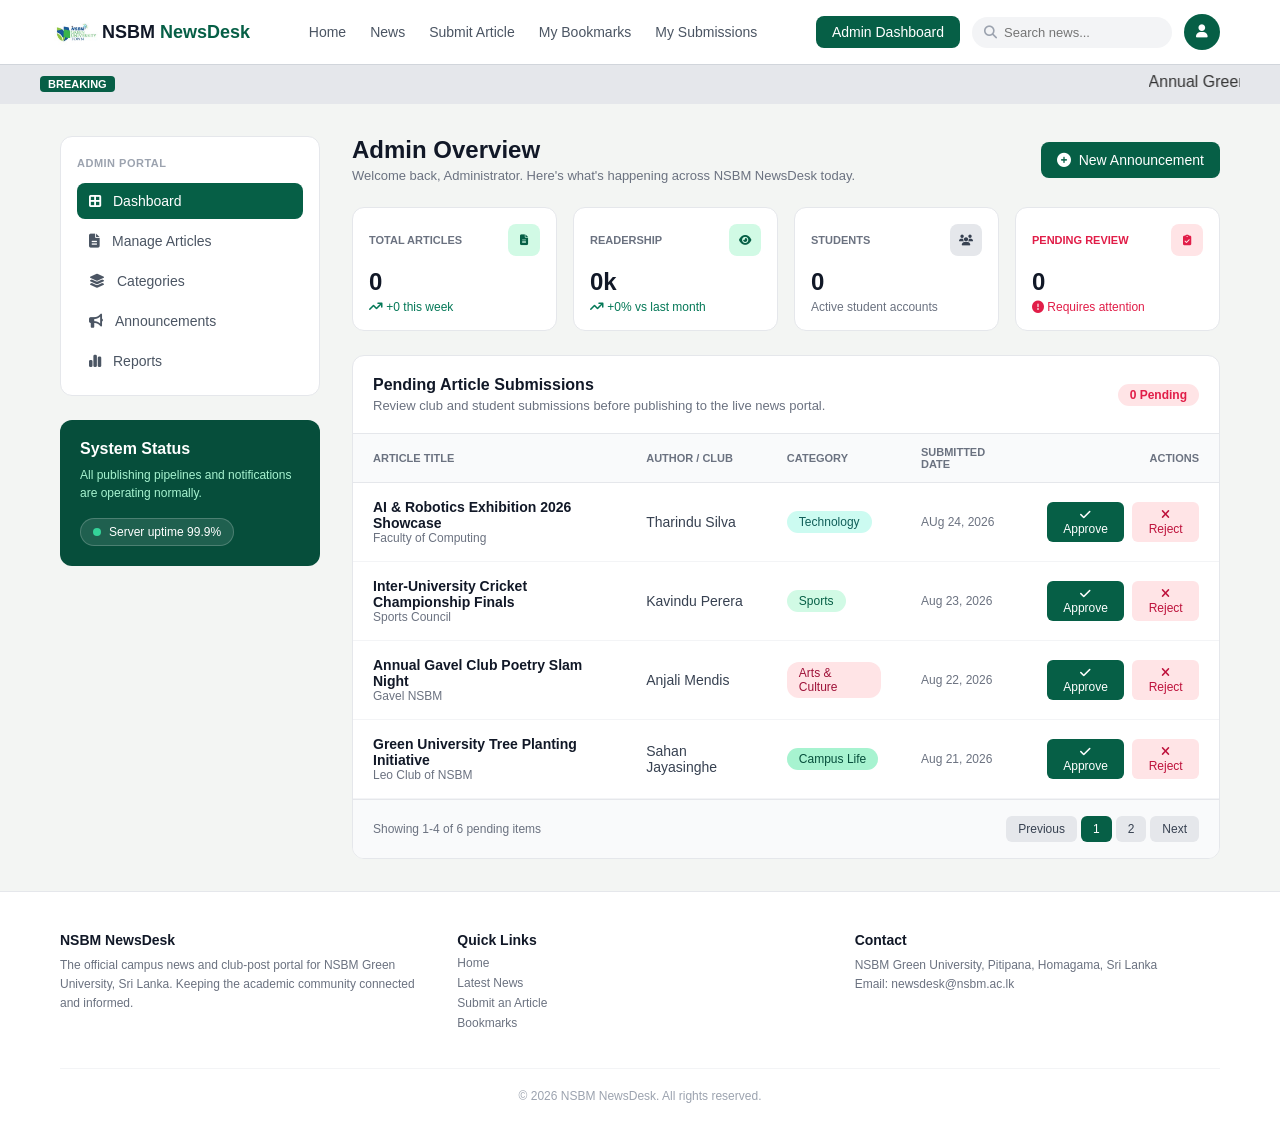
==== index.html @ eb8cc23f "Add  admin-dashboard files" ====
<!DOCTYPE html>
<html lang="en">
<head>
  <meta charset="UTF-8">
  <meta name="viewport" content="width=device-width, initial-scale=1.0">
  <title>NSBM NewsDesk - Admin Portal</title>
  
  
  <!-- FontAwesome Icons for simple symbols -->
  <link rel="stylesheet" href="https://cdnjs.cloudflare.com/ajax/libs/font-awesome/6.4.0/css/all.min.css">
  
  <!-- External CSS Link -->
  <link rel="stylesheet" href="style.css">
</head>
<body>

 

  <!-- Top Header Navigation -->
  <header class="navbar">
    <div class="nav-container">
      
      <!-- Brand Logo -->
      <div class="brand">
        <div class="logo-box">
          <img src="nsbmlogo.jpg"
         alt="NSBM Green University Logo"
         class="campus-logo">
        </div>
        <span class="brand-title">NSBM <span class="brand-highlight">NewsDesk</span></span>
      </div>

      <!-- Main Navigation Menu -->
      <nav class="nav-links">
        <a href="#">Home</a>
        <a href="#">News</a>
        <a href="#">Submit Article</a>
        <a href="#">My Bookmarks</a>
        <a href="#">My Submissions</a>
      </nav>

      <!-- Right Header Actions -->
      <div class="nav-actions">
        <a href="#" class="btn-admin">Admin Dashboard</a>
        <div class="search-box">
          <i class="fa-solid fa-magnifying-glass search-icon"></i>
          <input type="text" placeholder="Search news...">
        </div>
        <button class="profile-btn">
          <i class="fa-solid fa-user"></i>
        </button>
      </div>

    </div>

    <!-- Breaking News Ticker Bar -->
    <div class="ticker-bar">
      <div class="ticker-container">
        <span class="ticker-badge">BREAKING</span>
        <p class="ticker-text">
          <div class="breaking">
    
    <marquee>
        Annual Green Walk 2026 announced with massive participation
        • Faculty of Computing wins the Inter-Faculty Hackathon 2026
        • Admissions for the new intake
    </marquee>
</div>
          
  </header>

  <!-- Main Container -->
  <div class="main-wrapper">
    
    <!-- Sidebar -->
    <aside class="sidebar">
      
      <div class="sidebar-card">
        <span class="sidebar-title">ADMIN PORTAL</span>
        <nav class="sidebar-menu">
          <a href="#" class="sidebar-link active">
            <i class="fa-solid fa-border-all"></i> Dashboard
          </a>
          <a href="#" class="sidebar-link">
            <i class="fa-solid fa-file-lines"></i> Manage Articles
          </a>
          <a href="#" class="sidebar-link">
            <i class="fa-solid fa-layer-group"></i> Categories
          </a>
          <a href="#" class="sidebar-link">
            <i class="fa-solid fa-bullhorn"></i> Announcements
          </a>
          <a href="#" class="sidebar-link">
            <i class="fa-solid fa-chart-simple"></i> Reports
          </a>
        </nav>
      </div>

      <div class="status-card">
        <h3>System Status</h3>
        <p>All publishing pipelines and notifications are operating normally.</p>
        <div class="status-badge">
          <span class="status-dot"></span>
          Server uptime 99.9%
        </div>
      </div>

    </aside>

    <!-- Main Content Area -->
    <main class="content-area">
      
      <!-- Top Title and Action Button -->
      <div class="page-header">
        <div>
          <h1>Admin Overview</h1>
          <p class="subtitle">Welcome back, Administrator. Here's what's happening across NSBM NewsDesk today.</p>
        </div>
        <button class="btn-announcement">
          <i class="fa-solid fa-circle-plus"></i> New Announcement
        </button>
      </div>

      <!-- 4 Summary Stat Cards -->
      <div class="stats-grid">
        
        <div class="stat-card">
          <div class="stat-header">
            <span>TOTAL ARTICLES</span>
            <div class="icon-box icon-green">
              <i class="fa-solid fa-file-lines"></i>
            </div>
          </div>
          <div class="stat-number">0</div>
          <div class="stat-trend trend-up">
            <i class="fa-solid fa-arrow-trend-up"></i> +0 this week
          </div>
        </div>

        <div class="stat-card">
          <div class="stat-header">
            <span>READERSHIP</span>
            <div class="icon-box icon-green">
              <i class="fa-solid fa-eye"></i>
            </div>
          </div>
          <div class="stat-number">0k</div>
          <div class="stat-trend trend-up">
            <i class="fa-solid fa-arrow-trend-up"></i> +0% vs last month
          </div>
        </div>

        <div class="stat-card">
          <div class="stat-header">
            <span>STUDENTS</span>
            <div class="icon-box icon-gray">
              <i class="fa-solid fa-users"></i>
            </div>
          </div>
          <div class="stat-number">0</div>
          <div class="stat-subtext">Active student accounts</div>
        </div>

        <div class="stat-card">
          <div class="stat-header">
            <span class="text-red">PENDING REVIEW</span>
            <div class="icon-box icon-red">
              <i class="fa-solid fa-clipboard-check"></i>
            </div>
          </div>
          <div class="stat-number">0</div>
          <div class="stat-trend trend-danger">
            <i class="fa-solid fa-circle-exclamation"></i> Requires attention
          </div>
        </div>

      </div>

      <!-- Pending Submissions Table Section -->
      <div class="table-card">
        
        <div class="table-header">
          <div>
            <h2>Pending Article Submissions</h2>
            <p class="subtitle">Review club and student submissions before publishing to the live news portal.</p>
          </div>
          <span class="badge-pending">0 Pending</span>
        </div>

        <div class="table-responsive">
          <table>
            <thead>
              <tr>
                <th>ARTICLE TITLE</th>
                <th>AUTHOR / CLUB</th>
                <th>CATEGORY</th>
                <th>SUBMITTED DATE</th>
                <th class="text-right">ACTIONS</th>
              </tr>
            </thead>
            <tbody>
              
              <tr>
                <td>
                  <div class="article-title">AI & Robotics Exhibition 2026 Showcase</div>
                  <div class="article-sub">Faculty of Computing</div>
                </td>
                <td class="author-name">Tharindu Silva</td>
                <td><span class="category-tag tag-teal">Technology</span></td>
                <td class="date-cell">AUg 24, 2026</td>
                <td class="text-right">
                  <div class="action-buttons">
                    <button class="btn-approve"><i class="fa-solid fa-check"></i> Approve</button>
                    <button class="btn-reject"><i class="fa-solid fa-xmark"></i> Reject</button>
                  </div>
                </td>
              </tr>

              <tr>
                <td>
                  <div class="article-title">Inter-University Cricket Championship Finals</div>
                  <div class="article-sub">Sports Council</div>
                </td>
                <td class="author-name">Kavindu Perera</td>
                <td><span class="category-tag tag-green">Sports</span></td>
                <td class="date-cell">Aug 23, 2026</td>
                <td class="text-right">
                  <div class="action-buttons">
                    <button class="btn-approve"><i class="fa-solid fa-check"></i> Approve</button>
                    <button class="btn-reject"><i class="fa-solid fa-xmark"></i> Reject</button>
                  </div>
                </td>
              </tr>

              <tr>
                <td>
                  <div class="article-title">Annual Gavel Club Poetry Slam Night</div>
                  <div class="article-sub">Gavel NSBM</div>
                </td>
                <td class="author-name">Anjali Mendis</td>
                <td><span class="category-tag tag-rose">Arts & Culture</span></td>
                <td class="date-cell">Aug 22, 2026</td>
                <td class="text-right">
                  <div class="action-buttons">
                    <button class="btn-approve"><i class="fa-solid fa-check"></i> Approve</button>
                    <button class="btn-reject"><i class="fa-solid fa-xmark"></i> Reject</button>
                  </div>
                </td>
              </tr>

              <tr>
                <td>
                  <div class="article-title">Green University Tree Planting Initiative</div>
                  <div class="article-sub">Leo Club of NSBM</div>
                </td>
                <td class="author-name">Sahan Jayasinghe</td>
                <td><span class="category-tag tag-lightgreen">Campus Life</span></td>
                <td class="date-cell">Aug 21, 2026</td>
                <td class="text-right">
                  <div class="action-buttons">
                    <button class="btn-approve"><i class="fa-solid fa-check"></i> Approve</button>
                    <button class="btn-reject"><i class="fa-solid fa-xmark"></i> Reject</button>
                  </div>
                </td>
              </tr>

            </tbody>
          </table>
        </div>

        <!-- Table Pagination -->
        <div class="pagination-bar">
          <span>Showing 1-4 of 6 pending items</span>
          <div class="pagination-buttons">
            <button class="btn-page">Previous</button>
            <button class="btn-page active">1</button>
            <button class="btn-page">2</button>
            <button class="btn-page">Next</button>
          </div>
        </div>

      </div>

    </main>

  </div>

  <!-- Footer -->
  <footer class="footer">
    <div class="footer-container">
      <div class="footer-grid">
        
        <div class="footer-col">
          <h4>NSBM NewsDesk</h4>
          <p>The official campus news and club-post portal for NSBM Green University, Sri Lanka. Keeping the academic community connected and informed.</p>
        </div>

        <div class="footer-col">
          <h4>Quick Links</h4>
          <ul>
            <li><a href="#">Home</a></li>
            <li><a href="#">Latest News</a></li>
            <li><a href="#">Submit an Article</a></li>
            <li><a href="#">Bookmarks</a></li>
          </ul>
        </div>

        <div class="footer-col">
          <h4>Contact</h4>
          <p>NSBM Green University, Pitipana, Homagama, Sri Lanka</p>
          <p>Email: newsdesk@nsbm.ac.lk</p>
        </div>

      </div>

      <div class="footer-bottom">
        &copy; 2026 NSBM NewsDesk. All rights reserved.
      </div>
    </div>
  </footer>

  <!-- External JavaScript Link -->
  <script src="script.js"></script>
</body>
</html>
---- style.css ----
/* Reset and Base Rules */
* {
  margin: 0;
  padding: 0;
  box-sizing: border-box;
  font-family: 'Inter', sans-serif;
}

body {
  background-color: #f3f5f3;
  color: #333333;
  display: flex;
  flex-direction: column;
  min-height: 100vh;
  font-family: Arial,sans-serif;
}

/* Header & Navbar Styles */
.navbar {
  background-color: #ffffff;
  border-bottom: 1px solid #e5e7eb;
  position: sticky;
  top: 0;
  z-index: 100;
}

.nav-container {
  max-width: 1200px;
  margin: 0 auto;
  padding: 0 20px;
  height: 64px;
  display: flex;
  align-items: center;
  justify-content: space-between;
  gap: 16px;
}

.brand {
  display: flex;
  align-items: center;
  gap: 12px;
}

.logo-box {
  width: 32px;
  height: 32px;
  background-color: #065f46;
  color: #ffffff;
  font-weight: 700;
  border-radius: 8px;
  display: flex;
  align-items: center;
  justify-content: center;
}

.brand-title {
  font-size: 18px;
  font-weight: 700;
  color: #111827;
}

.brand-highlight {
  color: #065f46;
}

.nav-links {
  display: flex;
  gap: 24px;
}

.nav-links a {
  text-decoration: none;
  color: #4b5563;
  font-size: 14px;
  font-weight: 500;
  transition: color 0.2s;
}

.nav-links a:hover {
  color: #065f46;
}

.nav-actions {
  display: flex;
  align-items: center;
  gap: 12px;
}

.btn-admin {
  background-color: #065f46;
  color: #ffffff;
  padding: 8px 16px;
  border-radius: 8px;
  text-decoration: none;
  font-size: 14px;
  font-weight: 500;
  transition: background-color 0.2s;
}

.btn-admin:hover {
  background-color: #044e3a;
}

.search-box {
  position: relative;
  width: 200px;
}

.search-icon {
  position: absolute;
  left: 12px;
  top: 50%;
  transform: translateY(-50%);
  color: #9ca3af;
  font-size: 13px;
}

.search-box input {
  width: 100%;
  background-color: #f3f4f6;
  border: none;
  padding: 8px 12px 8px 32px;
  border-radius: 20px;
  font-size: 13px;
  outline: none;
}

.profile-btn {
  width: 36px;
  height: 36px;
  border-radius: 50%;
  background-color: #065f46;
  color: #ffffff;
  border: none;
  cursor: pointer;
  display: flex;
  align-items: center;
  justify-content: center;
}

/* Breaking Ticker */
.ticker-bar {
  background-color: #e5e7eb;
  border-top: 1px solid #d1d5db;
  padding: 8px 20px;
}

.ticker-container {
  max-width: 1200px;
  margin: 0 auto;
  display: flex;
  align-items: center;
  gap: 12px;
}

.ticker-badge {
  background-color: #065f46;
  color: #ffffff;
  font-size: 11px;
  font-weight: 700;
  padding: 2px 8px;
  border-radius: 4px;
  white-space: nowrap;
}

.ticker-text {
  font-size: 13px;
  color: #374151;
  white-space: nowrap;
  overflow: hidden;
  text-overflow: ellipsis;
}

/* Page Layout */
.main-wrapper {
  max-width: 1200px;
  width: 100%;
  margin: 0 auto;
  padding: 32px 20px;
  display: grid;
  grid-template-columns: 260px 1fr;
  gap: 32px;
  flex: 1;
}

/* Sidebar Styling */
.sidebar {
  display: flex;
  flex-direction: column;
  gap: 24px;
}

.sidebar-card {
  background-color: #ffffff;
  border: 1px solid #e5e7eb;
  border-radius: 12px;
  padding: 16px;
}

.sidebar-title {
  font-size: 11px;
  font-weight: 700;
  color: #9ca3af;
  letter-spacing: 0.5px;
}

.sidebar-menu {
  display: flex;
  flex-direction: column;
  gap: 4px;
  margin-top: 12px;
}

.sidebar-link {
  display: flex;
  align-items: center;
  gap: 12px;
  padding: 10px 12px;
  color: #4b5563;
  text-decoration: none;
  font-size: 14px;
  font-weight: 500;
  border-radius: 8px;
  transition: background-color 0.2s;
}

.sidebar-link:hover {
  background-color: #f3f4f6;
}

.sidebar-link.active {
  background-color: #065f46;
  color: #ffffff;
}

.status-card {
  background-color: #064e3b;
  color: #ffffff;
  padding: 20px;
  border-radius: 12px;
}

.status-card h3 {
  font-size: 16px;
  font-weight: 600;
  margin-bottom: 8px;
}

.status-card p {
  font-size: 12px;
  color: #a7f3d0;
  line-height: 1.5;
  margin-bottom: 16px;
}

.status-badge {
  display: inline-flex;
  align-items: center;
  gap: 8px;
  background-color: rgba(255, 255, 255, 0.1);
  border: 1px solid rgba(255, 255, 255, 0.2);
  padding: 6px 12px;
  border-radius: 20px;
  font-size: 12px;
  font-weight: 500;
}

.status-dot {
  width: 8px;
  height: 8px;
  background-color: #34d399;
  border-radius: 50%;
}

/* Main Content Area */
.content-area {
  display: flex;
  flex-direction: column;
  gap: 24px;
}

.page-header {
  display: flex;
  justify-content: space-between;
  align-items: center;
}

.page-header h1 {
  font-size: 24px;
  color: #111827;
}

.subtitle {
  font-size: 13px;
  color: #6b7280;
  margin-top: 4px;
}

.btn-announcement {
  background-color: #065f46;
  color: #ffffff;
  border: none;
  padding: 10px 16px;
  border-radius: 8px;
  font-size: 14px;
  font-weight: 500;
  cursor: pointer;
  display: flex;
  align-items: center;
  gap: 8px;
}

.btn-announcement:hover {
  background-color: #044e3a;
}

/* Stats Cards Section */
.stats-grid {
  display: grid;
  grid-template-columns: repeat(4, 1fr);
  gap: 16px;
}

.stat-card {
  background-color: #ffffff;
  border: 1px solid #e5e7eb;
  border-radius: 12px;
  padding: 16px;
  display: flex;
  flex-direction: column;
  justify-content: space-between;
}

.stat-header {
  display: flex;
  justify-content: space-between;
  align-items: center;
  font-size: 11px;
  font-weight: 700;
  color: #6b7280;
}

.icon-box {
  width: 32px;
  height: 32px;
  border-radius: 8px;
  display: flex;
  align-items: center;
  justify-content: center;
}

.icon-green { background-color: #d1fae5; color: #065f46; }
.icon-gray { background-color: #e5e7eb; color: #374151; }
.icon-red { background-color: #ffe4e6; color: #e11d48; }

.text-red { color: #e11d48; }

.stat-number {
  font-size: 24px;
  font-weight: 700;
  color: #111827;
  margin-top: 12px;
}

.stat-trend {
  font-size: 12px;
  font-weight: 500;
  margin-top: 4px;
}

.trend-up { color: #047857; }
.trend-danger { color: #e11d48; }

.stat-subtext {
  font-size: 12px;
  color: #6b7280;
  margin-top: 4px;
}

/* Table Card Section */
.table-card {
  background-color: #ffffff;
  border: 1px solid #e5e7eb;
  border-radius: 12px;
  overflow: hidden;
}

.table-header {
  padding: 20px;
  border-bottom: 1px solid #e5e7eb;
  display: flex;
  justify-content: space-between;
  align-items: center;
}

.table-header h2 {
  font-size: 16px;
  color: #111827;
}

.badge-pending {
  background-color: #ffe4e6;
  color: #e11d48;
  font-size: 12px;
  font-weight: 600;
  padding: 4px 12px;
  border-radius: 12px;
}

.table-responsive {
  width: 100%;
  overflow-x: auto;
}

table {
  width: 100%;
  border-collapse: collapse;
  text-align: left;
}

th {
  background-color: #f9fafb;
  padding: 12px 20px;
  font-size: 11px;
  font-weight: 600;
  color: #6b7280;
  border-bottom: 1px solid #e5e7eb;
}

td {
  padding: 16px 20px;
  border-bottom: 1px solid #f3f4f6;
  font-size: 14px;
}

.article-title {
  font-weight: 600;
  color: #111827;
}

.article-sub {
  font-size: 12px;
  color: #6b7280;
}

.author-name {
  color: #374151;
  font-weight: 500;
}

.category-tag {
  display: inline-block;
  font-size: 12px;
  font-weight: 500;
  padding: 4px 12px;
  border-radius: 12px;
}

.tag-teal { background-color: #ccfbf1; color: #115e59; }
.tag-green { background-color: #d1fae5; color: #065f46; }
.tag-rose { background-color: #ffe4e6; color: #9f1239; }
.tag-lightgreen { background-color: #a7f3d0; color: #064e3b; }

.date-cell {
  font-size: 12px;
  color: #6b7280;
}

.text-right { text-align: right; }

.action-buttons {
  display: flex;
  justify-content: flex-end;
  gap: 8px;
}

.btn-approve {
  background-color: #065f46;
  color: #ffffff;
  border: none;
  padding: 6px 12px;
  border-radius: 6px;
  font-size: 12px;
  font-weight: 500;
  cursor: pointer;
}

.btn-reject {
  background-color: #ffe4e6;
  color: #be123c;
  border: none;
  padding: 6px 12px;
  border-radius: 6px;
  font-size: 12px;
  font-weight: 500;
  cursor: pointer;
}

.btn-approve:hover { background-color: #044e3a; }
.btn-reject:hover { background-color: #fecdd3; }

/* Pagination Bar */
.pagination-bar {
  padding: 16px 20px;
  background-color: #f9fafb;
  border-top: 1px solid #e5e7eb;
  display: flex;
  justify-content: space-between;
  align-items: center;
  font-size: 12px;
  color: #6b7280;
}

.pagination-buttons {
  display: flex;
  gap: 4px;
}

.btn-page {
  background-color: #e5e7eb;
  border: none;
  padding: 6px 12px;
  border-radius: 6px;
  font-size: 12px;
  color: #374151;
  cursor: pointer;
}

.btn-page.active {
  background-color: #065f46;
  color: #ffffff;
}

/* Footer Section */
.footer {
  background-color: #ffffff;
  border-top: 1px solid #e5e7eb;
  margin-top: auto;
  padding: 40px 0 20px 0;
  font-size: 12px;
  color: #6b7280;
}

.footer-container {
  max-width: 1200px;
  margin: 0 auto;
  padding: 0 20px;
}

.footer-grid {
  display: grid;
  grid-template-columns: repeat(3, 1fr);
  gap: 32px;
}

.footer-col h4 {
  font-size: 14px;
  color: #111827;
  margin-bottom: 8px;
}

.footer-col p {
  line-height: 1.6;
}

.footer-col ul {
  list-style: none;
}

.footer-col ul li {
  margin-bottom: 6px;
}

.footer-col a {
  text-decoration: none;
  color: #6b7280;
}

.footer-col a:hover {
  color: #065f46;
}

.footer-bottom {
  border-top: 1px solid #f3f4f6;
  margin-top: 32px;
  padding-top: 20px;
  text-align: center;
  color: #9ca3af;
}

/* Responsive adjustments for smaller screens */
@media (max-width: 900px) {
  .main-wrapper {
    grid-template-columns: 1fr;
  }
  .stats-grid {
    grid-template-columns: repeat(2, 1fr);
  }
  .nav-links {
    display: none;
  }
}

@media (max-width: 600px) {
  .stats-grid, .footer-grid {
    grid-template-columns: 1fr;
  }
}

.brand {
    display: flex;
    align-items: center;
    gap: 10px;
    text-decoration: none;
    color: #27312e;
    font-size: 15px;
    font-weight: bold;
}

.campus-logo {
    width: 45px;
    height: 45px;
    object-fit: contain;
}
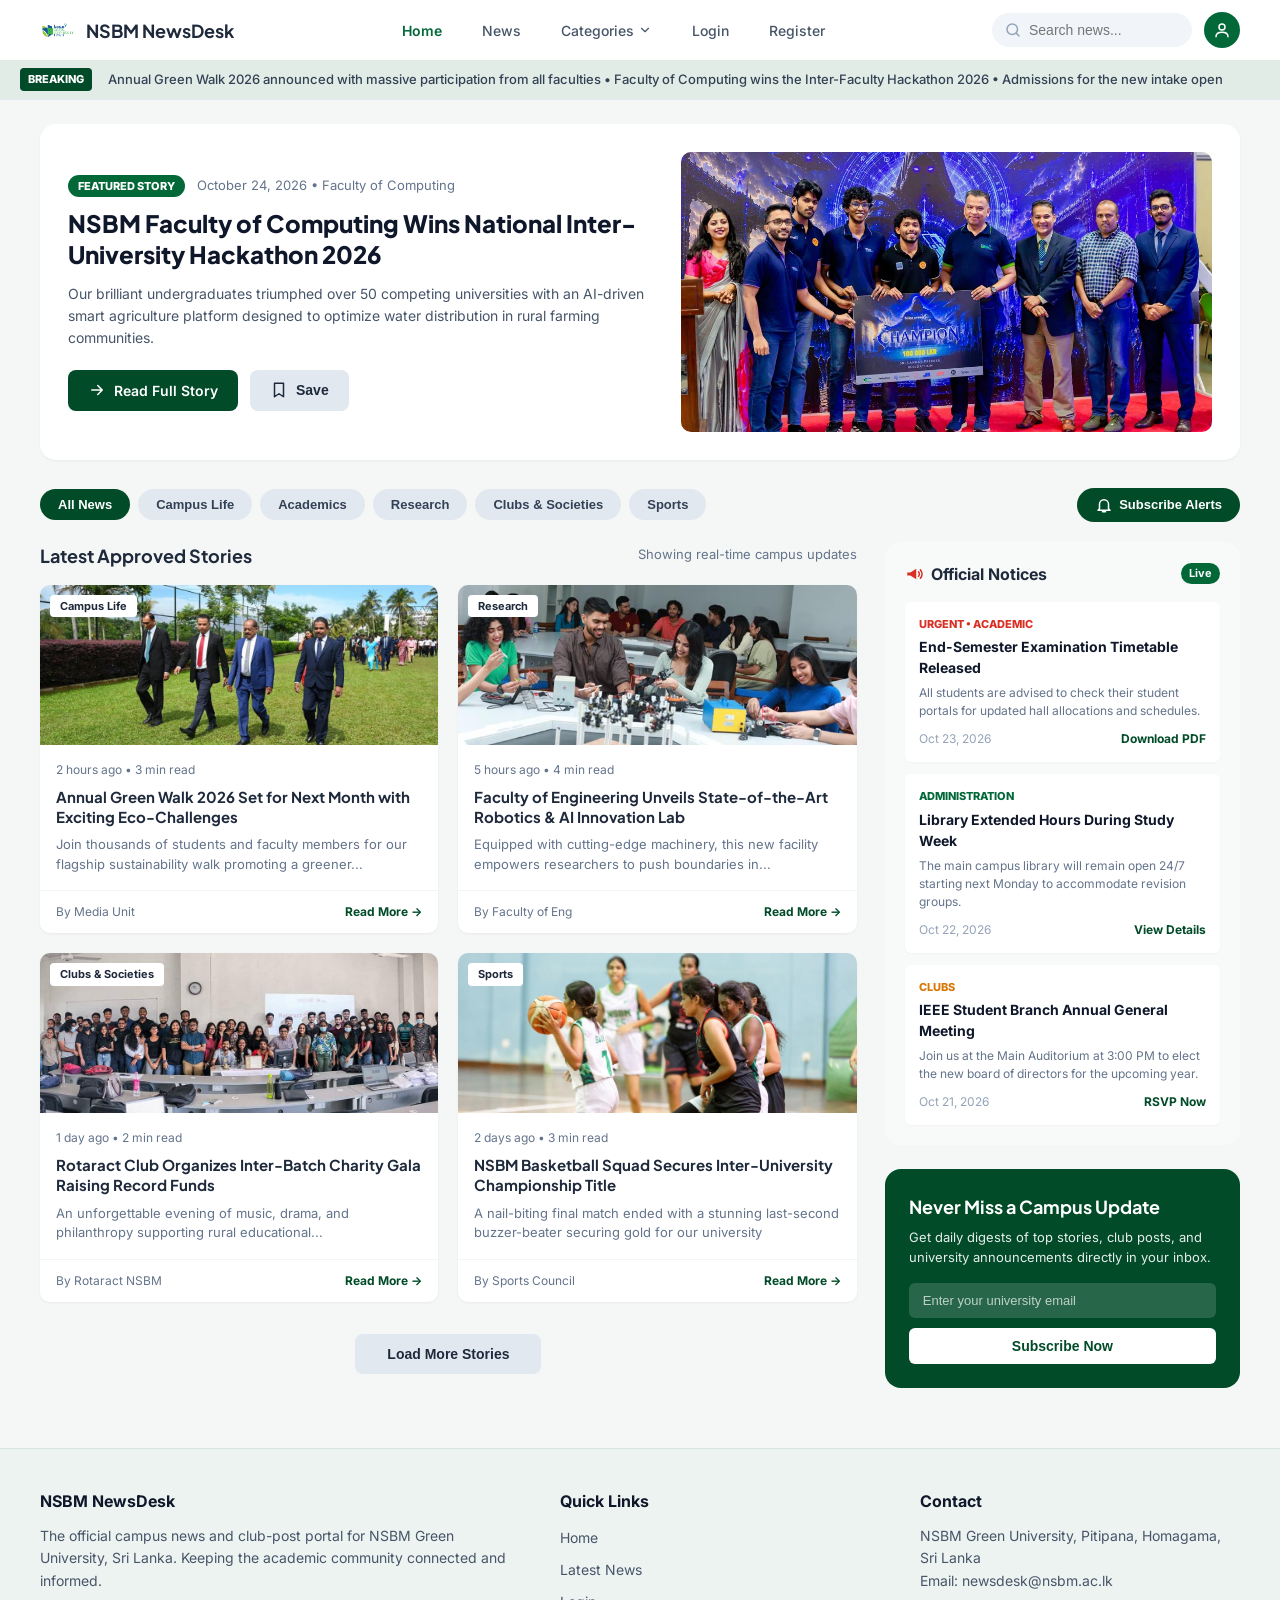
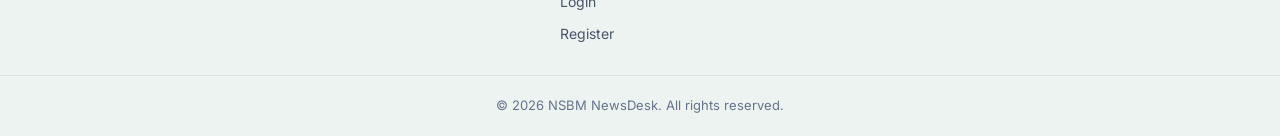
==== commit 4e9bed42: "Merge pull request #1 from HershanD/feature/homepage-design Small update for PR" ====
--- a/index.html
+++ b/index.html
@@ -3,323 +3,274 @@
 <head>
   <meta charset="UTF-8">
   <meta name="viewport" content="width=device-width, initial-scale=1.0">
-  <title>NSBM NewsDesk - Admin Portal</title>
-  
-  
-  <!-- FontAwesome Icons for simple symbols -->
-  <link rel="stylesheet" href="https://cdnjs.cloudflare.com/ajax/libs/font-awesome/6.4.0/css/all.min.css">
-  
-  <!-- External CSS Link -->
-  <link rel="stylesheet" href="style.css">
+  <title>NSBM NewsDesk - Home</title>
+  <link rel="preconnect" href="https://fonts.googleapis.com">
+  <link rel="preconnect" href="https://fonts.gstatic.com" crossorigin>
+  <link href="https://fonts.googleapis.com/css2?family=Inter:wght@400;500;600;700&family=Plus+Jakarta+Sans:wght@500;600;700;800&display=swap" rel="stylesheet">
+  <link rel="stylesheet" href="index-style.css">
 </head>
 <body>
 
- 
-
-  <!-- Top Header Navigation -->
-  <header class="navbar">
-    <div class="nav-container">
+  <!-- SVG Icon Sprite -->
+  <svg width="0" height="0" style="position:absolute" aria-hidden="true">
+    <symbol id="i-search" viewBox="0 0 24 24"><circle cx="11" cy="11" r="7" fill="none" stroke="currentColor" stroke-width="2"/><path d="m20 20-3.5-3.5" fill="none" stroke="currentColor" stroke-width="2" stroke-linecap="round"/></symbol>
+    <symbol id="i-user" viewBox="0 0 24 24"><circle cx="12" cy="8" r="4" fill="none" stroke="currentColor" stroke-width="2"/><path d="M4 21c0-4 3.5-6 8-6s8 2 8 6" fill="none" stroke="currentColor" stroke-width="2" stroke-linecap="round"/></symbol>
+    <symbol id="i-arrow" viewBox="0 0 24 24"><path d="M5 12h14M13 6l6 6-6 6" fill="none" stroke="currentColor" stroke-width="2" stroke-linecap="round" stroke-linejoin="round"/></symbol>
+    <symbol id="i-bookmark" viewBox="0 0 24 24"><path d="M6 3h12v18l-6-4-6 4z" fill="none" stroke="currentColor" stroke-width="2" stroke-linejoin="round"/></symbol>
+    <symbol id="i-bell" viewBox="0 0 24 24"><path d="M6 17V11a6 6 0 0 1 12 0v6l2 2H4zM10 21h4" fill="none" stroke="currentColor" stroke-width="2" stroke-linejoin="round" stroke-linecap="round"/></symbol>
+    <symbol id="i-megaphone" viewBox="0 0 24 24"><path d="M3 10v4h4l8 5V5l-8 5z" fill="currentColor"/><path d="M18 9c1.5 1.5 1.5 4.5 0 6M20.5 6.5c3 3 3 8 0 11" fill="none" stroke="currentColor" stroke-width="2" stroke-linecap="round"/></symbol>
+    <symbol id="i-chevron-down" viewBox="0 0 24 24"><path d="m6 9 6 6 6-6" fill="none" stroke="currentColor" stroke-width="2" stroke-linecap="round" stroke-linejoin="round"/></symbol>
+  </svg>
+
+  <!-- Header & Navigation Bar -->
+  <header class="site-header">
+    <nav class="navbar">
+      <a href="index.html" class="brand">
+        <img src="images/nsbm-logo.png" alt="NSBM Logo" class="brand-logo">
+        <span class="brand-name">NSBM NewsDesk</span>
+      </a>
+
+      <ul class="nav-links">
+        <li><a href="index.html" class="active">Home</a></li>
+        <li><a href="news.html">News</a></li>
+        <li>
+          <a href="#" class="dropdown-toggle">Categories <svg class="icon icon-xs"><use href="#i-chevron-down"/></svg></a>
+        </li>
+        <li><a href="login.html">Login</a></li>
+        <li><a href="register.html">Register</a></li>
+      </ul>
+
+      <div class="nav-actions">
+        <div class="search-box">
+          <svg class="icon"><use href="#i-search"/></svg>
+          <input type="search" placeholder="Search news...">
+        </div>
+        <a href="profile.html" class="avatar-badge" title="Profile">
+          <svg class="icon"><use href="#i-user"/></svg>
+        </a>
+      </div>
+    </nav>
+
+    <!-- Breaking News Ticker -->
+    <div class="breaking-bar">
+      <span class="breaking-badge">BREAKING</span>
+      <p class="breaking-text">Annual Green Walk 2026 announced with massive participation from all faculties &bull; Faculty of Computing wins the Inter-Faculty Hackathon 2026 &bull; Admissions for the new intake open</p>
+    </div>
+  </header>
+
+  <main class="container">
+
+    <!-- Hero Featured Story Card -->
+    <section class="hero-feature">
+      <div class="hero-content">
+        <div class="hero-meta">
+          <span class="badge badge-featured">FEATURED STORY</span>
+          <span class="date-meta">October 24, 2026 &bull; Faculty of Computing</span>
+        </div>
+        <h1 class="hero-title">NSBM Faculty of Computing Wins National Inter-University Hackathon 2026</h1>
+        <p class="hero-excerpt">Our brilliant undergraduates triumphed over 50 competing universities with an AI-driven smart agriculture platform designed to optimize water distribution in rural farming communities.</p>
+        <div class="hero-actions">
+          <a href="article-details.html" class="btn btn-primary"><svg class="icon"><use href="#i-arrow"/></svg> Read Full Story</a>
+          <button type="button" class="btn btn-secondary"><svg class="icon"><use href="#i-bookmark"/></svg> Save</button>
+        </div>
+      </div>
+      <div class="hero-image-wrap">
+        <img src="images/hackathon-champions.jpg" alt="NSBM Hackathon Champions">
+      </div>
+    </section>
+
+    <!-- Category Filter Tabs & Subscribe Button -->
+    <div class="filter-row">
+      <div class="category-tabs">
+        <button class="cat-btn active">All News</button>
+        <button class="cat-btn">Campus Life</button>
+        <button class="cat-btn">Academics</button>
+        <button class="cat-btn">Research</button>
+        <button class="cat-btn">Clubs &amp; Societies</button>
+        <button class="cat-btn">Sports</button>
+      </div>
+      <button type="button" class="subscribe-btn"><svg class="icon"><use href="#i-bell"/></svg> Subscribe Alerts</button>
+    </div>
+
+    <!-- Main Content Area Grid -->
+    <div class="content-grid">
       
-      <!-- Brand Logo -->
-      <div class="brand">
-        <div class="logo-box">
-          <img src="nsbmlogo.jpg"
-         alt="NSBM Green University Logo"
-         class="campus-logo">
-        </div>
-        <span class="brand-title">NSBM <span class="brand-highlight">NewsDesk</span></span>
-      </div>
-
-      <!-- Main Navigation Menu -->
-      <nav class="nav-links">
-        <a href="#">Home</a>
-        <a href="#">News</a>
-        <a href="#">Submit Article</a>
-        <a href="#">My Bookmarks</a>
-        <a href="#">My Submissions</a>
-      </nav>
-
-      <!-- Right Header Actions -->
-      <div class="nav-actions">
-        <a href="#" class="btn-admin">Admin Dashboard</a>
-        <div class="search-box">
-          <i class="fa-solid fa-magnifying-glass search-icon"></i>
-          <input type="text" placeholder="Search news...">
-        </div>
-        <button class="profile-btn">
-          <i class="fa-solid fa-user"></i>
-        </button>
-      </div>
-
-    </div>
-
-    <!-- Breaking News Ticker Bar -->
-    <div class="ticker-bar">
-      <div class="ticker-container">
-        <span class="ticker-badge">BREAKING</span>
-        <p class="ticker-text">
-          <div class="breaking">
-    
-    <marquee>
-        Annual Green Walk 2026 announced with massive participation
-        • Faculty of Computing wins the Inter-Faculty Hackathon 2026
-        • Admissions for the new intake
-    </marquee>
-</div>
+      <!-- Left Column: News Stories -->
+      <section class="stories-section">
+        <div class="section-head">
+          <h2 class="section-title">Latest Approved Stories</h2>
+          <span class="count-meta">Showing real-time campus updates</span>
+        </div>
+
+        <div class="card-grid">
           
-  </header>
-
-  <!-- Main Container -->
-  <div class="main-wrapper">
-    
-    <!-- Sidebar -->
-    <aside class="sidebar">
+          <!-- Card 1: Campus Life -->
+          <article class="card">
+            <div class="card-image">
+              <img src="images/green-walk.jpg" alt="Annual Green Walk">
+              <span class="tag tag-campus">Campus Life</span>
+            </div>
+            <div class="card-body">
+              <div class="card-meta"><span>2 hours ago</span> &bull; <span>3 min read</span></div>
+              <h3><a href="article-details.html">Annual Green Walk 2026 Set for Next Month with Exciting Eco-Challenges</a></h3>
+              <p>Join thousands of students and faculty members for our flagship sustainability walk promoting a greener...</p>
+            </div>
+            <div class="card-footer">
+              <span class="author">By Media Unit</span>
+              <a href="article-details.html" class="read-link">Read More &rarr;</a>
+            </div>
+          </article>
+
+          <!-- Card 2: Research -->
+          <article class="card">
+            <div class="card-image">
+              <img src="images/robotics-lab.jpg" alt="Robotics Lab">
+              <span class="tag tag-research">Research</span>
+            </div>
+            <div class="card-body">
+              <div class="card-meta"><span>5 hours ago</span> &bull; <span>4 min read</span></div>
+              <h3><a href="article-details.html">Faculty of Engineering Unveils State-of-the-Art Robotics &amp; AI Innovation Lab</a></h3>
+              <p>Equipped with cutting-edge machinery, this new facility empowers researchers to push boundaries in...</p>
+            </div>
+            <div class="card-footer">
+              <span class="author">By Faculty of Eng</span>
+              <a href="article-details.html" class="read-link">Read More &rarr;</a>
+            </div>
+          </article>
+
+          <!-- Card 3: Clubs & Societies -->
+          <article class="card">
+            <div class="card-image">
+              <img src="images/rotaract-gala.jpg" alt="Rotaract Charity Gala">
+              <span class="tag tag-clubs">Clubs &amp; Societies</span>
+            </div>
+            <div class="card-body">
+              <div class="card-meta"><span>1 day ago</span> &bull; <span>2 min read</span></div>
+              <h3><a href="article-details.html">Rotaract Club Organizes Inter-Batch Charity Gala Raising Record Funds</a></h3>
+              <p>An unforgettable evening of music, drama, and philanthropy supporting rural educational...</p>
+            </div>
+            <div class="card-footer">
+              <span class="author">By Rotaract NSBM</span>
+              <a href="article-details.html" class="read-link">Read More &rarr;</a>
+            </div>
+          </article>
+
+          <!-- Card 4: Sports -->
+          <article class="card">
+            <div class="card-image">
+              <img src="images/basketball-champions.jpg" alt="Basketball Squad">
+              <span class="tag tag-sports">Sports</span>
+            </div>
+            <div class="card-body">
+              <div class="card-meta"><span>2 days ago</span> &bull; <span>3 min read</span></div>
+              <h3><a href="article-details.html">NSBM Basketball Squad Secures Inter-University Championship Title</a></h3>
+              <p>A nail-biting final match ended with a stunning last-second buzzer-beater securing gold for our university</p>
+            </div>
+            <div class="card-footer">
+              <span class="author">By Sports Council</span>
+              <a href="article-details.html" class="read-link">Read More &rarr;</a>
+            </div>
+          </article>
+
+        </div>
+
+        <div class="load-more-wrap">
+          <button type="button" class="btn-load-more">Load More Stories</button>
+        </div>
+
+      </section>
+
+      <!-- Right Column Sidebar -->
+      <aside class="sidebar">
+        
+        <!-- Official Notices Panel -->
+        <div class="notices-panel">
+          <div class="panel-head">
+            <h3><svg class="icon icon-red"><use href="#i-megaphone"/></svg> Official Notices</h3>
+            <span class="live-indicator">Live</span>
+          </div>
+
+          <div class="notice-list">
+            
+            <div class="notice-card">
+              <div class="notice-meta-tag">URGENT &bull; ACADEMIC</div>
+              <h4>End-Semester Examination Timetable Released</h4>
+              <p>All students are advised to check their student portals for updated hall allocations and schedules.</p>
+              <div class="notice-bottom">
+                <span class="notice-date">Oct 23, 2026</span>
+                <a href="#" class="notice-action">Download PDF</a>
+              </div>
+            </div>
+
+            <div class="notice-card">
+              <div class="notice-meta-tag admin-tag">ADMINISTRATION</div>
+              <h4>Library Extended Hours During Study Week</h4>
+              <p>The main campus library will remain open 24/7 starting next Monday to accommodate revision groups.</p>
+              <div class="notice-bottom">
+                <span class="notice-date">Oct 22, 2026</span>
+                <a href="#" class="notice-action">View Details</a>
+              </div>
+            </div>
+
+            <div class="notice-card">
+              <div class="notice-meta-tag clubs-tag">CLUBS</div>
+              <h4>IEEE Student Branch Annual General Meeting</h4>
+              <p>Join us at the Main Auditorium at 3:00 PM to elect the new board of directors for the upcoming year.</p>
+              <div class="notice-bottom">
+                <span class="notice-date">Oct 21, 2026</span>
+                <a href="#" class="notice-action">RSVP Now</a>
+              </div>
+            </div>
+
+          </div>
+        </div>
+
+        <!-- Email Newsletter Subscribe Card -->
+        <div class="newsletter-card">
+          <h3>Never Miss a Campus Update</h3>
+          <p>Get daily digests of top stories, club posts, and university announcements directly in your inbox.</p>
+          <form class="newsletter-form">
+            <input type="email" placeholder="Enter your university email" required>
+            <button type="submit" class="btn-subscribe-submit">Subscribe Now</button>
+          </form>
+        </div>
+
+      </aside>
+
+    </div>
+  </main>
+
+  <!-- 3-Column Footer -->
+  <footer class="site-footer">
+    <div class="footer-container">
       
-      <div class="sidebar-card">
-        <span class="sidebar-title">ADMIN PORTAL</span>
-        <nav class="sidebar-menu">
-          <a href="#" class="sidebar-link active">
-            <i class="fa-solid fa-border-all"></i> Dashboard
-          </a>
-          <a href="#" class="sidebar-link">
-            <i class="fa-solid fa-file-lines"></i> Manage Articles
-          </a>
-          <a href="#" class="sidebar-link">
-            <i class="fa-solid fa-layer-group"></i> Categories
-          </a>
-          <a href="#" class="sidebar-link">
-            <i class="fa-solid fa-bullhorn"></i> Announcements
-          </a>
-          <a href="#" class="sidebar-link">
-            <i class="fa-solid fa-chart-simple"></i> Reports
-          </a>
-        </nav>
-      </div>
-
-      <div class="status-card">
-        <h3>System Status</h3>
-        <p>All publishing pipelines and notifications are operating normally.</p>
-        <div class="status-badge">
-          <span class="status-dot"></span>
-          Server uptime 99.9%
-        </div>
-      </div>
-
-    </aside>
-
-    <!-- Main Content Area -->
-    <main class="content-area">
-      
-      <!-- Top Title and Action Button -->
-      <div class="page-header">
-        <div>
-          <h1>Admin Overview</h1>
-          <p class="subtitle">Welcome back, Administrator. Here's what's happening across NSBM NewsDesk today.</p>
-        </div>
-        <button class="btn-announcement">
-          <i class="fa-solid fa-circle-plus"></i> New Announcement
-        </button>
-      </div>
-
-      <!-- 4 Summary Stat Cards -->
-      <div class="stats-grid">
-        
-        <div class="stat-card">
-          <div class="stat-header">
-            <span>TOTAL ARTICLES</span>
-            <div class="icon-box icon-green">
-              <i class="fa-solid fa-file-lines"></i>
-            </div>
-          </div>
-          <div class="stat-number">0</div>
-          <div class="stat-trend trend-up">
-            <i class="fa-solid fa-arrow-trend-up"></i> +0 this week
-          </div>
-        </div>
-
-        <div class="stat-card">
-          <div class="stat-header">
-            <span>READERSHIP</span>
-            <div class="icon-box icon-green">
-              <i class="fa-solid fa-eye"></i>
-            </div>
-          </div>
-          <div class="stat-number">0k</div>
-          <div class="stat-trend trend-up">
-            <i class="fa-solid fa-arrow-trend-up"></i> +0% vs last month
-          </div>
-        </div>
-
-        <div class="stat-card">
-          <div class="stat-header">
-            <span>STUDENTS</span>
-            <div class="icon-box icon-gray">
-              <i class="fa-solid fa-users"></i>
-            </div>
-          </div>
-          <div class="stat-number">0</div>
-          <div class="stat-subtext">Active student accounts</div>
-        </div>
-
-        <div class="stat-card">
-          <div class="stat-header">
-            <span class="text-red">PENDING REVIEW</span>
-            <div class="icon-box icon-red">
-              <i class="fa-solid fa-clipboard-check"></i>
-            </div>
-          </div>
-          <div class="stat-number">0</div>
-          <div class="stat-trend trend-danger">
-            <i class="fa-solid fa-circle-exclamation"></i> Requires attention
-          </div>
-        </div>
-
-      </div>
-
-      <!-- Pending Submissions Table Section -->
-      <div class="table-card">
-        
-        <div class="table-header">
-          <div>
-            <h2>Pending Article Submissions</h2>
-            <p class="subtitle">Review club and student submissions before publishing to the live news portal.</p>
-          </div>
-          <span class="badge-pending">0 Pending</span>
-        </div>
-
-        <div class="table-responsive">
-          <table>
-            <thead>
-              <tr>
-                <th>ARTICLE TITLE</th>
-                <th>AUTHOR / CLUB</th>
-                <th>CATEGORY</th>
-                <th>SUBMITTED DATE</th>
-                <th class="text-right">ACTIONS</th>
-              </tr>
-            </thead>
-            <tbody>
-              
-              <tr>
-                <td>
-                  <div class="article-title">AI & Robotics Exhibition 2026 Showcase</div>
-                  <div class="article-sub">Faculty of Computing</div>
-                </td>
-                <td class="author-name">Tharindu Silva</td>
-                <td><span class="category-tag tag-teal">Technology</span></td>
-                <td class="date-cell">AUg 24, 2026</td>
-                <td class="text-right">
-                  <div class="action-buttons">
-                    <button class="btn-approve"><i class="fa-solid fa-check"></i> Approve</button>
-                    <button class="btn-reject"><i class="fa-solid fa-xmark"></i> Reject</button>
-                  </div>
-                </td>
-              </tr>
-
-              <tr>
-                <td>
-                  <div class="article-title">Inter-University Cricket Championship Finals</div>
-                  <div class="article-sub">Sports Council</div>
-                </td>
-                <td class="author-name">Kavindu Perera</td>
-                <td><span class="category-tag tag-green">Sports</span></td>
-                <td class="date-cell">Aug 23, 2026</td>
-                <td class="text-right">
-                  <div class="action-buttons">
-                    <button class="btn-approve"><i class="fa-solid fa-check"></i> Approve</button>
-                    <button class="btn-reject"><i class="fa-solid fa-xmark"></i> Reject</button>
-                  </div>
-                </td>
-              </tr>
-
-              <tr>
-                <td>
-                  <div class="article-title">Annual Gavel Club Poetry Slam Night</div>
-                  <div class="article-sub">Gavel NSBM</div>
-                </td>
-                <td class="author-name">Anjali Mendis</td>
-                <td><span class="category-tag tag-rose">Arts & Culture</span></td>
-                <td class="date-cell">Aug 22, 2026</td>
-                <td class="text-right">
-                  <div class="action-buttons">
-                    <button class="btn-approve"><i class="fa-solid fa-check"></i> Approve</button>
-                    <button class="btn-reject"><i class="fa-solid fa-xmark"></i> Reject</button>
-                  </div>
-                </td>
-              </tr>
-
-              <tr>
-                <td>
-                  <div class="article-title">Green University Tree Planting Initiative</div>
-                  <div class="article-sub">Leo Club of NSBM</div>
-                </td>
-                <td class="author-name">Sahan Jayasinghe</td>
-                <td><span class="category-tag tag-lightgreen">Campus Life</span></td>
-                <td class="date-cell">Aug 21, 2026</td>
-                <td class="text-right">
-                  <div class="action-buttons">
-                    <button class="btn-approve"><i class="fa-solid fa-check"></i> Approve</button>
-                    <button class="btn-reject"><i class="fa-solid fa-xmark"></i> Reject</button>
-                  </div>
-                </td>
-              </tr>
-
-            </tbody>
-          </table>
-        </div>
-
-        <!-- Table Pagination -->
-        <div class="pagination-bar">
-          <span>Showing 1-4 of 6 pending items</span>
-          <div class="pagination-buttons">
-            <button class="btn-page">Previous</button>
-            <button class="btn-page active">1</button>
-            <button class="btn-page">2</button>
-            <button class="btn-page">Next</button>
-          </div>
-        </div>
-
-      </div>
-
-    </main>
-
-  </div>
-
-  <!-- Footer -->
-  <footer class="footer">
-    <div class="footer-container">
-      <div class="footer-grid">
-        
-        <div class="footer-col">
-          <h4>NSBM NewsDesk</h4>
-          <p>The official campus news and club-post portal for NSBM Green University, Sri Lanka. Keeping the academic community connected and informed.</p>
-        </div>
-
-        <div class="footer-col">
-          <h4>Quick Links</h4>
-          <ul>
-            <li><a href="#">Home</a></li>
-            <li><a href="#">Latest News</a></li>
-            <li><a href="#">Submit an Article</a></li>
-            <li><a href="#">Bookmarks</a></li>
-          </ul>
-        </div>
-
-        <div class="footer-col">
-          <h4>Contact</h4>
-          <p>NSBM Green University, Pitipana, Homagama, Sri Lanka</p>
-          <p>Email: newsdesk@nsbm.ac.lk</p>
-        </div>
-
-      </div>
-
-      <div class="footer-bottom">
-        &copy; 2026 NSBM NewsDesk. All rights reserved.
-      </div>
+      <div class="footer-col brand-col">
+        <h4>NSBM NewsDesk</h4>
+        <p>The official campus news and club-post portal for NSBM Green University, Sri Lanka. Keeping the academic community connected and informed.</p>
+      </div>
+
+      <div class="footer-col">
+        <h4>Quick Links</h4>
+        <ul>
+          <li><a href="index.html">Home</a></li>
+          <li><a href="news.html">Latest News</a></li>
+          <li><a href="login.html">Login</a></li>
+          <li><a href="register.html">Register</a></li>
+        </ul>
+      </div>
+
+      <div class="footer-col">
+        <h4>Contact</h4>
+        <p>NSBM Green University, Pitipana, Homagama, Sri Lanka</p>
+        <p>Email: <a href="mailto:newsdesk@nsbm.ac.lk">newsdesk@nsbm.ac.lk</a></p>
+      </div>
+
+    </div>
+
+    <div class="footer-bottom">
+      &copy; 2026 NSBM NewsDesk. All rights reserved.
     </div>
   </footer>
-
-  <!-- External JavaScript Link -->
-  <script src="script.js"></script>
+<script src="script.js"></script>
 </body>
 </html>
--- a/index-style.css
+++ b/index-style.css
@@ -0,0 +1,628 @@
+:root {
+  --primary: #026838;
+  --primary-dark: #014b28;
+  --primary-light: #e8f4ee;
+  --text-dark: #1e293b;
+  --text-muted: #64748b;
+  --bg-light: #f4f7f5;
+  --bg-white: #ffffff;
+  --border: #e2e8f0;
+  --radius-sm: 6px;
+  --radius-md: 10px;
+  --radius-lg: 16px;
+  --font-sans: 'Inter', system-ui, -apple-system, sans-serif;
+  --font-heading: 'Plus Jakarta Sans', system-ui, -apple-system, sans-serif;
+}
+
+* {
+  margin: 0;
+  padding: 0;
+  box-sizing: border-box;
+}
+
+body {
+  font-family: var(--font-sans);
+  background-color: var(--bg-light);
+  color: var(--text-dark);
+  line-height: 1.5;
+}
+
+.container {
+  max-width: 1240px;
+  margin: 0 auto;
+  padding: 0 20px;
+}
+
+.icon {
+  width: 18px;
+  height: 18px;
+  display: inline-block;
+  vertical-align: middle;
+}
+
+.icon-xs {
+  width: 14px;
+  height: 14px;
+}
+
+.icon-red {
+  color: #d93025;
+}
+
+/* Header & Navbar */
+.site-header {
+  background: var(--bg-white);
+  border-bottom: 1px solid var(--border);
+}
+
+.navbar {
+  max-width: 1240px;
+  margin: 0 auto;
+  padding: 12px 20px;
+  display: flex;
+  align-items: center;
+  justify-content: space-between;
+  gap: 20px;
+}
+
+.brand {
+  display: flex;
+  align-items: center;
+  gap: 10px;
+  text-decoration: none;
+}
+
+.brand-logo {
+  height: 36px;
+  width: auto;
+}
+
+.brand-name {
+  font-family: var(--font-heading);
+  font-weight: 700;
+  font-size: 18px;
+  color: var(--text-dark);
+}
+
+.nav-links {
+  display: flex;
+  list-style: none;
+  gap: 16px;
+  align-items: center;
+}
+
+.nav-links a {
+  text-decoration: none;
+  color: #475569;
+  font-weight: 500;
+  font-size: 14px;
+  padding: 6px 12px;
+  border-radius: 6px;
+}
+
+.nav-links a.active, .nav-links a:hover {
+  color: var(--primary);
+  font-weight: 600;
+}
+
+.dropdown-toggle {
+  display: flex;
+  align-items: center;
+  gap: 4px;
+}
+
+.nav-actions {
+  display: flex;
+  align-items: center;
+  gap: 12px;
+}
+
+.search-box {
+  position: relative;
+  display: flex;
+  align-items: center;
+}
+
+.search-box .icon {
+  position: absolute;
+  left: 12px;
+  color: #94a3b8;
+}
+
+.search-box input {
+  padding: 8px 16px 8px 36px;
+  background: #f1f5f9;
+  border: 1px solid transparent;
+  border-radius: 20px;
+  font-size: 14px;
+  outline: none;
+  width: 200px;
+}
+
+.avatar-badge {
+  width: 36px;
+  height: 36px;
+  border-radius: 50%;
+  background: var(--primary);
+  color: #ffffff;
+  display: flex;
+  align-items: center;
+  justify-content: center;
+  text-decoration: none;
+}
+
+/* Breaking Bar */
+.breaking-bar {
+  background: #e2ece6;
+  padding: 8px 20px;
+  display: flex;
+  align-items: center;
+  gap: 16px;
+  font-size: 13px;
+}
+
+.breaking-badge {
+  background: var(--primary-dark);
+  color: #ffffff;
+  font-weight: 800;
+  font-size: 11px;
+  padding: 3px 8px;
+  border-radius: 4px;
+}
+
+.breaking-text {
+  color: #334155;
+  font-weight: 500;
+}
+
+/* Hero Feature */
+.hero-feature {
+  background: var(--bg-white);
+  border-radius: var(--radius-lg);
+  padding: 28px;
+  margin-top: 24px;
+  display: grid;
+  grid-template-columns: 1.1fr 1fr;
+  gap: 28px;
+  align-items: center;
+  box-shadow: 0 1px 3px rgba(0,0,0,0.05);
+}
+
+.badge-featured {
+  background: var(--primary);
+  color: #ffffff;
+  font-weight: 800;
+  font-size: 11px;
+  padding: 4px 10px;
+  border-radius: 20px;
+}
+
+.date-meta {
+  font-size: 13px;
+  color: var(--text-muted);
+  margin-left: 8px;
+}
+
+.hero-title {
+  font-family: var(--font-heading);
+  font-size: 24px;
+  font-weight: 800;
+  line-height: 1.3;
+  margin: 12px 0;
+  color: #0f172a;
+}
+
+.hero-excerpt {
+  color: #475569;
+  font-size: 14px;
+  line-height: 1.6;
+  margin-bottom: 20px;
+}
+
+.hero-actions {
+  display: flex;
+  gap: 12px;
+}
+
+.btn {
+  display: inline-flex;
+  align-items: center;
+  gap: 8px;
+  padding: 10px 20px;
+  border-radius: 8px;
+  font-weight: 600;
+  font-size: 14px;
+  text-decoration: none;
+  border: none;
+  cursor: pointer;
+}
+
+.btn-primary {
+  background: var(--primary-dark);
+  color: #ffffff;
+}
+
+.btn-secondary {
+  background: #e2e8f0;
+  color: var(--text-dark);
+}
+
+.hero-image-wrap {
+  border-radius: var(--radius-md);
+  overflow: hidden;
+  height: 280px;
+}
+
+.hero-image-wrap img {
+  width: 100%;
+  height: 100%;
+  object-fit: cover;
+}
+
+/* Filter Row */
+.filter-row {
+  display: flex;
+  justify-content: space-between;
+  align-items: center;
+  margin: 28px 0 20px;
+}
+
+.category-tabs {
+  display: flex;
+  gap: 8px;
+  flex-wrap: wrap;
+}
+
+.cat-btn {
+  background: #e2e8f0;
+  border: none;
+  padding: 8px 18px;
+  border-radius: 20px;
+  font-weight: 600;
+  font-size: 13px;
+  color: #334155;
+  cursor: pointer;
+}
+
+.cat-btn.active, .cat-btn:hover {
+  background: var(--primary-dark);
+  color: #ffffff;
+}
+
+.subscribe-btn {
+  background: var(--primary-dark);
+  color: #ffffff;
+  border: none;
+  padding: 8px 18px;
+  border-radius: 20px;
+  font-weight: 600;
+  font-size: 13px;
+  cursor: pointer;
+  display: flex;
+  align-items: center;
+  gap: 6px;
+}
+
+/* Content Grid */
+.content-grid {
+  display: grid;
+  grid-template-columns: 2.3fr 1fr;
+  gap: 28px;
+}
+
+.section-head {
+  display: flex;
+  justify-content: space-between;
+  align-items: center;
+  margin-bottom: 16px;
+}
+
+.section-title {
+  font-family: var(--font-heading);
+  font-size: 18px;
+  font-weight: 700;
+}
+
+.count-meta {
+  font-size: 13px;
+  color: var(--text-muted);
+}
+
+.card-grid {
+  display: grid;
+  grid-template-columns: repeat(2, 1fr);
+  gap: 20px;
+}
+
+.card {
+  background: var(--bg-white);
+  border-radius: var(--radius-md);
+  overflow: hidden;
+  box-shadow: 0 1px 3px rgba(0,0,0,0.05);
+  display: flex;
+  flex-direction: column;
+}
+
+.card-image {
+  position: relative;
+  height: 160px;
+}
+
+.card-image img {
+  width: 100%;
+  height: 100%;
+  object-fit: cover;
+}
+
+.tag {
+  position: absolute;
+  top: 10px;
+  left: 10px;
+  font-size: 11px;
+  font-weight: 700;
+  padding: 3px 10px;
+  border-radius: 4px;
+  color: #ffffff;
+  background: var(--bg-white);
+}
+
+.tag-campus { color: var(--text-dark); }
+.tag-research { color: var(--text-dark); }
+.tag-clubs { color: var(--text-dark); }
+.tag-sports { color: var(--text-dark); }
+
+.card-body {
+  padding: 16px;
+  flex: 1;
+}
+
+.card-meta {
+  font-size: 12px;
+  color: var(--text-muted);
+  margin-bottom: 8px;
+}
+
+.card-body h3 {
+  font-family: var(--font-heading);
+  font-size: 15px;
+  font-weight: 700;
+  line-height: 1.35;
+  margin-bottom: 8px;
+}
+
+.card-body h3 a {
+  text-decoration: none;
+  color: var(--text-dark);
+}
+
+.card-body p {
+  font-size: 13px;
+  color: #64748b;
+  line-height: 1.5;
+}
+
+.card-footer {
+  padding: 12px 16px;
+  border-top: 1px solid #f1f5f9;
+  display: flex;
+  justify-content: space-between;
+  align-items: center;
+  font-size: 12px;
+}
+
+.author {
+  color: var(--text-muted);
+}
+
+.read-link {
+  color: var(--primary-dark);
+  font-weight: 700;
+  text-decoration: none;
+}
+
+.load-more-wrap {
+  text-align: center;
+  margin-top: 32px;
+}
+
+.btn-load-more {
+  background: #e2e8f0;
+  border: none;
+  padding: 12px 32px;
+  border-radius: 8px;
+  font-weight: 600;
+  font-size: 14px;
+  color: var(--text-dark);
+  cursor: pointer;
+}
+
+/* Sidebar & Notices */
+.notices-panel {
+  background: #f8faf9;
+  padding: 20px;
+  border-radius: var(--radius-lg);
+  margin-bottom: 24px;
+}
+
+.panel-head {
+  display: flex;
+  justify-content: space-between;
+  align-items: center;
+  margin-bottom: 16px;
+}
+
+.panel-head h3 {
+  font-size: 16px;
+  display: flex;
+  align-items: center;
+  gap: 8px;
+}
+
+.live-indicator {
+  background: var(--primary);
+  color: #ffffff;
+  font-size: 11px;
+  font-weight: 700;
+  padding: 2px 8px;
+  border-radius: 12px;
+}
+
+.notice-list {
+  display: flex;
+  flex-direction: column;
+  gap: 12px;
+}
+
+.notice-card {
+  background: #ffffff;
+  padding: 14px;
+  border-radius: var(--radius-sm);
+  box-shadow: 0 1px 2px rgba(0,0,0,0.03);
+}
+
+.notice-meta-tag {
+  font-size: 11px;
+  font-weight: 800;
+  color: #d93025;
+  margin-bottom: 4px;
+}
+
+.admin-tag { color: var(--primary); }
+.clubs-tag { color: #d97706; }
+
+.notice-card h4 {
+  font-size: 14px;
+  font-weight: 700;
+  margin-bottom: 6px;
+  color: #0f172a;
+}
+
+.notice-card p {
+  font-size: 12px;
+  color: #64748b;
+  margin-bottom: 10px;
+}
+
+.notice-bottom {
+  display: flex;
+  justify-content: space-between;
+  align-items: center;
+  font-size: 12px;
+}
+
+.notice-date {
+  color: #94a3b8;
+}
+
+.notice-action {
+  color: var(--primary-dark);
+  font-weight: 700;
+  text-decoration: none;
+}
+
+/* Newsletter CTA */
+.newsletter-card {
+  background: var(--primary-dark);
+  color: #ffffff;
+  padding: 24px;
+  border-radius: var(--radius-lg);
+}
+
+.newsletter-card h3 {
+  font-size: 18px;
+  margin-bottom: 8px;
+  font-family: var(--font-heading);
+}
+
+.newsletter-card p {
+  font-size: 13px;
+  opacity: 0.9;
+  line-height: 1.5;
+  margin-bottom: 16px;
+}
+
+.newsletter-form input {
+  width: 100%;
+  padding: 10px 14px;
+  border-radius: 6px;
+  border: none;
+  font-size: 13px;
+  margin-bottom: 10px;
+  outline: none;
+  background: rgba(255,255,255,0.15);
+  color: #ffffff;
+}
+
+.newsletter-form input::placeholder {
+  color: rgba(255,255,255,0.7);
+}
+
+.btn-subscribe-submit {
+  width: 100%;
+  background: #ffffff;
+  color: var(--primary-dark);
+  border: none;
+  padding: 10px;
+  border-radius: 6px;
+  font-weight: 700;
+  font-size: 14px;
+  cursor: pointer;
+}
+
+/* Footer */
+.site-footer {
+  background: #edf3f0;
+  padding: 40px 0 20px;
+  margin-top: 60px;
+  border-top: 1px solid #d8e4de;
+}
+
+.footer-container {
+  max-width: 1240px;
+  margin: 0 auto;
+  padding: 0 20px 30px;
+  display: grid;
+  grid-template-columns: 1.5fr 1fr 1fr;
+  gap: 40px;
+}
+
+.footer-col h4 {
+  font-size: 16px;
+  font-weight: 700;
+  margin-bottom: 12px;
+  color: #0f172a;
+}
+
+.footer-col p {
+  font-size: 14px;
+  color: #475569;
+  line-height: 1.6;
+}
+
+.footer-col ul {
+  list-style: none;
+  display: flex;
+  flex-direction: column;
+  gap: 8px;
+}
+
+.footer-col ul a, .footer-col a {
+  color: #475569;
+  text-decoration: none;
+  font-size: 14px;
+}
+
+.footer-bottom {
+  text-align: center;
+  border-top: 1px solid #d8e4de;
+  padding-top: 20px;
+  font-size: 13px;
+  color: #64748b;
+}
+
+/* Responsive */
+@media (max-width: 900px) {
+  .hero-feature, .content-grid, .footer-container {
+    grid-template-columns: 1fr;
+  }
+}
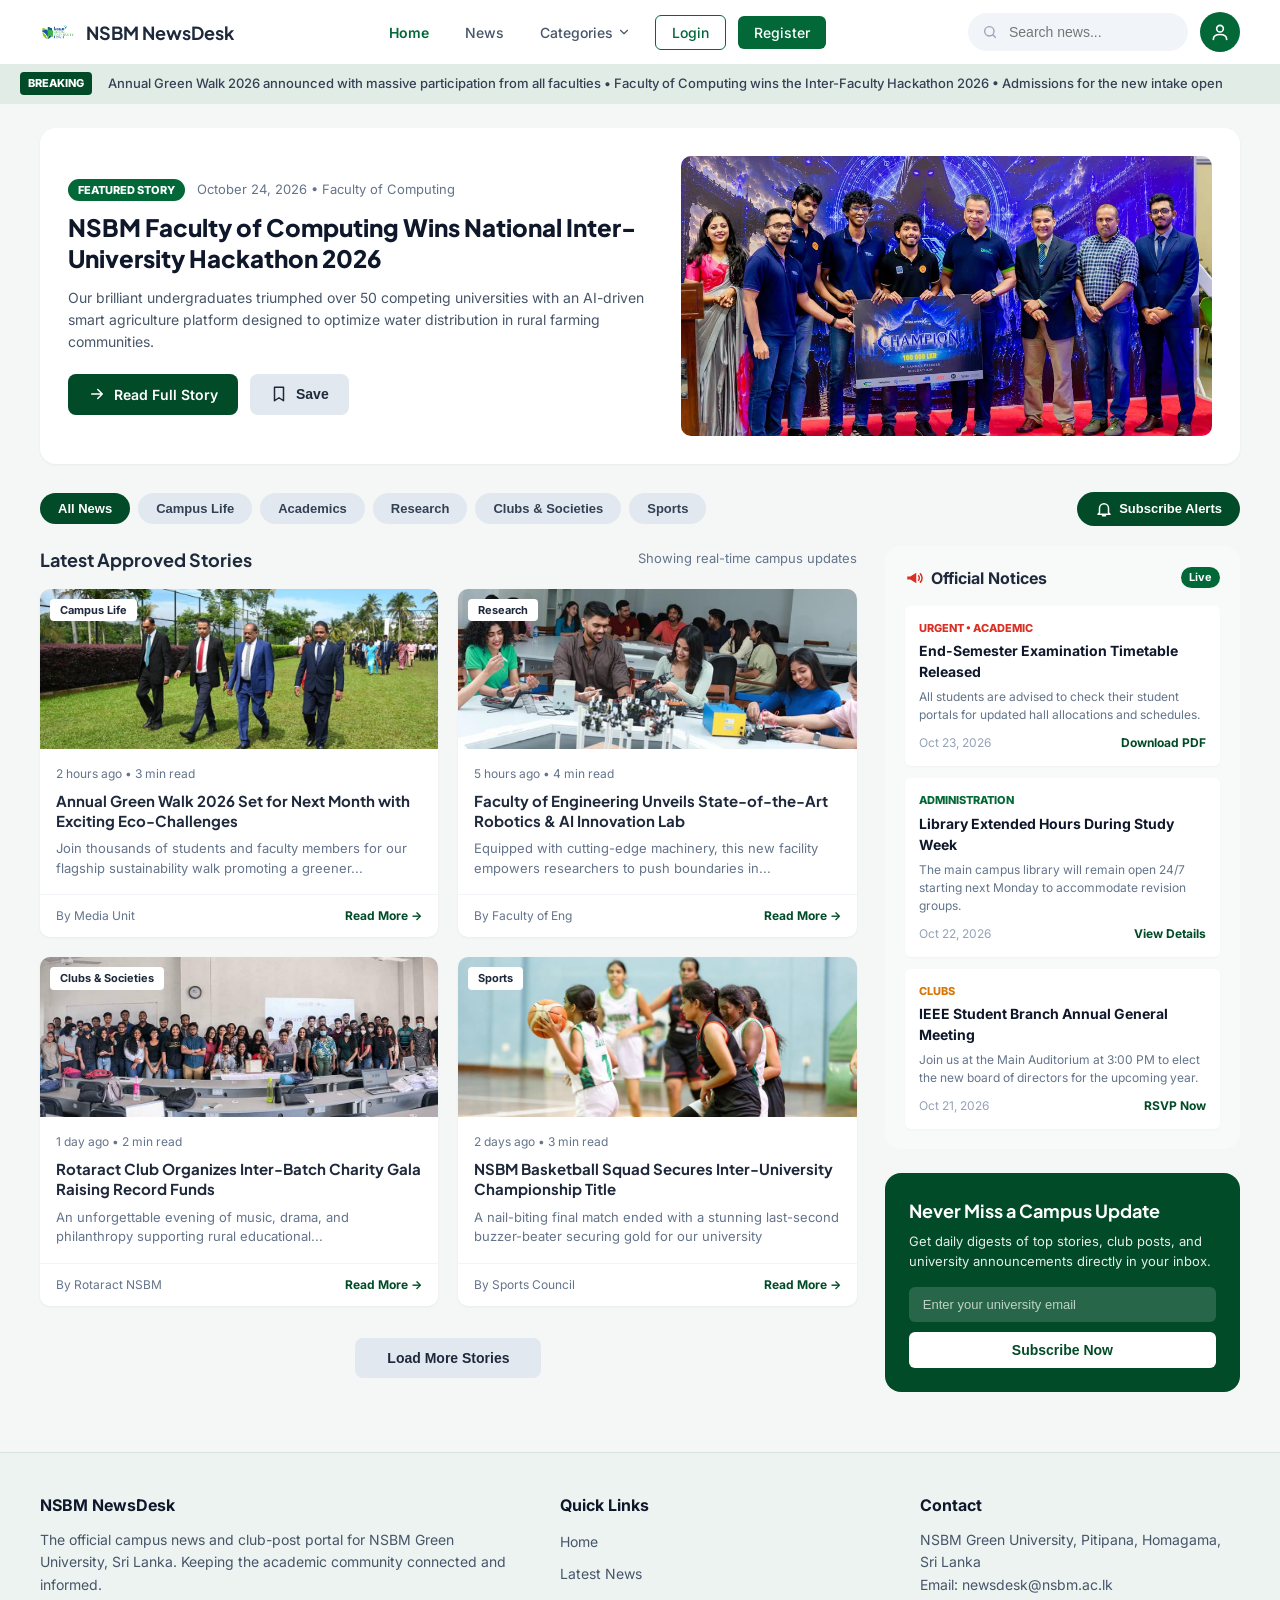
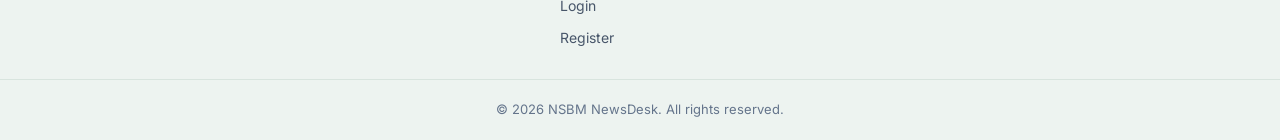
==== commit f82d13c6: "Improve navbar profile icon alignment" ====
--- a/index.html
+++ b/index.html
@@ -1,25 +1,61 @@
 <!DOCTYPE html>
 <html lang="en">
+
 <head>
   <meta charset="UTF-8">
   <meta name="viewport" content="width=device-width, initial-scale=1.0">
   <title>NSBM NewsDesk - Home</title>
   <link rel="preconnect" href="https://fonts.googleapis.com">
   <link rel="preconnect" href="https://fonts.gstatic.com" crossorigin>
-  <link href="https://fonts.googleapis.com/css2?family=Inter:wght@400;500;600;700&family=Plus+Jakarta+Sans:wght@500;600;700;800&display=swap" rel="stylesheet">
+  <link
+    href="https://fonts.googleapis.com/css2?family=Inter:wght@400;500;600;700&family=Plus+Jakarta+Sans:wght@500;600;700;800&display=swap"
+    rel="stylesheet">
   <link rel="stylesheet" href="index-style.css">
 </head>
+
 <body>
 
   <!-- SVG Icon Sprite -->
   <svg width="0" height="0" style="position:absolute" aria-hidden="true">
-    <symbol id="i-search" viewBox="0 0 24 24"><circle cx="11" cy="11" r="7" fill="none" stroke="currentColor" stroke-width="2"/><path d="m20 20-3.5-3.5" fill="none" stroke="currentColor" stroke-width="2" stroke-linecap="round"/></symbol>
-    <symbol id="i-user" viewBox="0 0 24 24"><circle cx="12" cy="8" r="4" fill="none" stroke="currentColor" stroke-width="2"/><path d="M4 21c0-4 3.5-6 8-6s8 2 8 6" fill="none" stroke="currentColor" stroke-width="2" stroke-linecap="round"/></symbol>
-    <symbol id="i-arrow" viewBox="0 0 24 24"><path d="M5 12h14M13 6l6 6-6 6" fill="none" stroke="currentColor" stroke-width="2" stroke-linecap="round" stroke-linejoin="round"/></symbol>
-    <symbol id="i-bookmark" viewBox="0 0 24 24"><path d="M6 3h12v18l-6-4-6 4z" fill="none" stroke="currentColor" stroke-width="2" stroke-linejoin="round"/></symbol>
-    <symbol id="i-bell" viewBox="0 0 24 24"><path d="M6 17V11a6 6 0 0 1 12 0v6l2 2H4zM10 21h4" fill="none" stroke="currentColor" stroke-width="2" stroke-linejoin="round" stroke-linecap="round"/></symbol>
-    <symbol id="i-megaphone" viewBox="0 0 24 24"><path d="M3 10v4h4l8 5V5l-8 5z" fill="currentColor"/><path d="M18 9c1.5 1.5 1.5 4.5 0 6M20.5 6.5c3 3 3 8 0 11" fill="none" stroke="currentColor" stroke-width="2" stroke-linecap="round"/></symbol>
-    <symbol id="i-chevron-down" viewBox="0 0 24 24"><path d="m6 9 6 6 6-6" fill="none" stroke="currentColor" stroke-width="2" stroke-linecap="round" stroke-linejoin="round"/></symbol>
+    <symbol id="i-search" viewBox="0 0 24 24">
+      <circle cx="11" cy="11" r="7" fill="none" stroke="currentColor" stroke-width="2" />
+      <path d="m20 20-3.5-3.5" fill="none" stroke="currentColor" stroke-width="2" stroke-linecap="round" />
+    </symbol>
+    <symbol id="i-user" viewBox="0 0 24 24">
+      <circle cx="12" cy="8" r="4" fill="none" stroke="currentColor" stroke-width="2" />
+      <path d="M4 21c0-4 3.5-6 8-6s8 2 8 6" fill="none" stroke="currentColor" stroke-width="2" stroke-linecap="round" />
+    </symbol>
+    <symbol id="i-arrow" viewBox="0 0 24 24">
+      <path d="M5 12h14M13 6l6 6-6 6" fill="none" stroke="currentColor" stroke-width="2" stroke-linecap="round"
+        stroke-linejoin="round" />
+    </symbol>
+    <symbol id="i-bookmark" viewBox="0 0 24 24">
+      <path d="M6 3h12v18l-6-4-6 4z" fill="none" stroke="currentColor" stroke-width="2" stroke-linejoin="round" />
+    </symbol>
+    <symbol id="i-bell" viewBox="0 0 24 24">
+      <path d="M6 17V11a6 6 0 0 1 12 0v6l2 2H4zM10 21h4" fill="none" stroke="currentColor" stroke-width="2"
+        stroke-linejoin="round" stroke-linecap="round" />
+    </symbol>
+    <symbol id="i-megaphone" viewBox="0 0 24 24">
+      <path d="M3 10v4h4l8 5V5l-8 5z" fill="currentColor" />
+      <path d="M18 9c1.5 1.5 1.5 4.5 0 6M20.5 6.5c3 3 3 8 0 11" fill="none" stroke="currentColor" stroke-width="2"
+        stroke-linecap="round" />
+    </symbol>
+    <symbol id="i-chevron-down" viewBox="0 0 24 24">
+      <path d="m6 9 6 6 6-6" fill="none" stroke="currentColor" stroke-width="2" stroke-linecap="round"
+        stroke-linejoin="round" />
+    </symbol>
+    <symbol id="i-log-in" viewBox="0 0 24 24">
+      <path d="M15 3h4a2 2 0 0 1 2 2v14a2 2 0 0 1-2 2h-4M10 17l5-5-5-5M15 12H3" fill="none" stroke="currentColor"
+        stroke-width="2" stroke-linecap="round" stroke-linejoin="round" />
+    </symbol>
+    <symbol id="i-user-plus" viewBox="0 0 24 24">
+      <path d="M16 21v-2a4 4 0 0 0-4-4H5a4 4 0 0 0-4 4v2" fill="none" stroke="currentColor" stroke-width="2"
+        stroke-linecap="round" />
+      <circle cx="8.5" cy="7" r="4" fill="none" stroke="currentColor" stroke-width="2" />
+      <line x1="20" y1="8" x2="20" y2="14" stroke="currentColor" stroke-width="2" stroke-linecap="round" />
+      <line x1="17" y1="11" x2="23" y2="11" stroke="currentColor" stroke-width="2" stroke-linecap="round" />
+    </symbol>
   </svg>
 
   <!-- Header & Navigation Bar -->
@@ -33,28 +69,57 @@
       <ul class="nav-links">
         <li><a href="index.html" class="active">Home</a></li>
         <li><a href="news.html">News</a></li>
-        <li>
-          <a href="#" class="dropdown-toggle">Categories <svg class="icon icon-xs"><use href="#i-chevron-down"/></svg></a>
+
+        <!-- Dropdown Categories Menu -->
+        <li class="dropdown">
+          <a href="#" class="dropdown-toggle">
+            Categories
+            <svg class="icon icon-xs">
+              <use href="#i-chevron-down" />
+            </svg>
+          </a>
+          <ul class="dropdown-menu">
+            <li><a href="category-campus.html">Campus Life</a></li>
+            <li><a href="category-academics.html">Academics</a></li>
+            <li><a href="category-research.html">Research</a></li>
+            <li><a href="category-clubs.html">Clubs &amp; Societies</a></li>
+            <li><a href="category-sports.html">Sports</a></li>
+          </ul>
         </li>
-        <li><a href="login.html">Login</a></li>
-        <li><a href="register.html">Register</a></li>
+
+        <!-- Button style links -->
+        <li class="nav-btn-item">
+          <a href="login.html" class="btn btn-outline">Login</a>
+        </li>
+        <li class="nav-btn-item">
+          <a href="register.html" class="btn btn-primary">Register</a>
+        </li>
       </ul>
+
 
       <div class="nav-actions">
         <div class="search-box">
-          <svg class="icon"><use href="#i-search"/></svg>
-          <input type="search" placeholder="Search news...">
-        </div>
-        <a href="profile.html" class="avatar-badge" title="Profile">
-          <svg class="icon"><use href="#i-user"/></svg>
+          <svg class="icon">
+            <use href="#i-search" />
+          </svg>
+          <input type="search" placeholder="Search news..." aria-label="Search news">
+        </div>
+
+        <!-- Profile Icon Beside Search -->
+        <a href="profile.html" class="avatar-badge" title="Profile" aria-label="Open profile">
+          <svg class="icon">
+            <use href="#i-user" />
+          </svg>
         </a>
       </div>
+
     </nav>
 
     <!-- Breaking News Ticker -->
     <div class="breaking-bar">
       <span class="breaking-badge">BREAKING</span>
-      <p class="breaking-text">Annual Green Walk 2026 announced with massive participation from all faculties &bull; Faculty of Computing wins the Inter-Faculty Hackathon 2026 &bull; Admissions for the new intake open</p>
+      <p class="breaking-text">Annual Green Walk 2026 announced with massive participation from all faculties &bull;
+        Faculty of Computing wins the Inter-Faculty Hackathon 2026 &bull; Admissions for the new intake open</p>
     </div>
   </header>
 
@@ -68,10 +133,15 @@
           <span class="date-meta">October 24, 2026 &bull; Faculty of Computing</span>
         </div>
         <h1 class="hero-title">NSBM Faculty of Computing Wins National Inter-University Hackathon 2026</h1>
-        <p class="hero-excerpt">Our brilliant undergraduates triumphed over 50 competing universities with an AI-driven smart agriculture platform designed to optimize water distribution in rural farming communities.</p>
+        <p class="hero-excerpt">Our brilliant undergraduates triumphed over 50 competing universities with an AI-driven
+          smart agriculture platform designed to optimize water distribution in rural farming communities.</p>
         <div class="hero-actions">
-          <a href="article-details.html" class="btn btn-primary"><svg class="icon"><use href="#i-arrow"/></svg> Read Full Story</a>
-          <button type="button" class="btn btn-secondary"><svg class="icon"><use href="#i-bookmark"/></svg> Save</button>
+          <a href="article-details.html" class="btn btn-primary"><svg class="icon">
+              <use href="#i-arrow" />
+            </svg> Read Full Story</a>
+          <button type="button" class="btn btn-secondary"><svg class="icon">
+              <use href="#i-bookmark" />
+            </svg> Save</button>
         </div>
       </div>
       <div class="hero-image-wrap">
@@ -89,12 +159,14 @@
         <button class="cat-btn">Clubs &amp; Societies</button>
         <button class="cat-btn">Sports</button>
       </div>
-      <button type="button" class="subscribe-btn"><svg class="icon"><use href="#i-bell"/></svg> Subscribe Alerts</button>
+      <button type="button" class="subscribe-btn"><svg class="icon">
+          <use href="#i-bell" />
+        </svg> Subscribe Alerts</button>
     </div>
 
     <!-- Main Content Area Grid -->
     <div class="content-grid">
-      
+
       <!-- Left Column: News Stories -->
       <section class="stories-section">
         <div class="section-head">
@@ -103,7 +175,7 @@
         </div>
 
         <div class="card-grid">
-          
+
           <!-- Card 1: Campus Life -->
           <article class="card">
             <div class="card-image">
@@ -112,8 +184,10 @@
             </div>
             <div class="card-body">
               <div class="card-meta"><span>2 hours ago</span> &bull; <span>3 min read</span></div>
-              <h3><a href="article-details.html">Annual Green Walk 2026 Set for Next Month with Exciting Eco-Challenges</a></h3>
-              <p>Join thousands of students and faculty members for our flagship sustainability walk promoting a greener...</p>
+              <h3><a href="article-details.html">Annual Green Walk 2026 Set for Next Month with Exciting
+                  Eco-Challenges</a></h3>
+              <p>Join thousands of students and faculty members for our flagship sustainability walk promoting a
+                greener...</p>
             </div>
             <div class="card-footer">
               <span class="author">By Media Unit</span>
@@ -129,8 +203,10 @@
             </div>
             <div class="card-body">
               <div class="card-meta"><span>5 hours ago</span> &bull; <span>4 min read</span></div>
-              <h3><a href="article-details.html">Faculty of Engineering Unveils State-of-the-Art Robotics &amp; AI Innovation Lab</a></h3>
-              <p>Equipped with cutting-edge machinery, this new facility empowers researchers to push boundaries in...</p>
+              <h3><a href="article-details.html">Faculty of Engineering Unveils State-of-the-Art Robotics &amp; AI
+                  Innovation Lab</a></h3>
+              <p>Equipped with cutting-edge machinery, this new facility empowers researchers to push boundaries in...
+              </p>
             </div>
             <div class="card-footer">
               <span class="author">By Faculty of Eng</span>
@@ -146,7 +222,8 @@
             </div>
             <div class="card-body">
               <div class="card-meta"><span>1 day ago</span> &bull; <span>2 min read</span></div>
-              <h3><a href="article-details.html">Rotaract Club Organizes Inter-Batch Charity Gala Raising Record Funds</a></h3>
+              <h3><a href="article-details.html">Rotaract Club Organizes Inter-Batch Charity Gala Raising Record
+                  Funds</a></h3>
               <p>An unforgettable evening of music, drama, and philanthropy supporting rural educational...</p>
             </div>
             <div class="card-footer">
@@ -163,8 +240,10 @@
             </div>
             <div class="card-body">
               <div class="card-meta"><span>2 days ago</span> &bull; <span>3 min read</span></div>
-              <h3><a href="article-details.html">NSBM Basketball Squad Secures Inter-University Championship Title</a></h3>
-              <p>A nail-biting final match ended with a stunning last-second buzzer-beater securing gold for our university</p>
+              <h3><a href="article-details.html">NSBM Basketball Squad Secures Inter-University Championship Title</a>
+              </h3>
+              <p>A nail-biting final match ended with a stunning last-second buzzer-beater securing gold for our
+                university</p>
             </div>
             <div class="card-footer">
               <span class="author">By Sports Council</span>
@@ -182,16 +261,18 @@
 
       <!-- Right Column Sidebar -->
       <aside class="sidebar">
-        
+
         <!-- Official Notices Panel -->
         <div class="notices-panel">
           <div class="panel-head">
-            <h3><svg class="icon icon-red"><use href="#i-megaphone"/></svg> Official Notices</h3>
+            <h3><svg class="icon icon-red">
+                <use href="#i-megaphone" />
+              </svg> Official Notices</h3>
             <span class="live-indicator">Live</span>
           </div>
 
           <div class="notice-list">
-            
+
             <div class="notice-card">
               <div class="notice-meta-tag">URGENT &bull; ACADEMIC</div>
               <h4>End-Semester Examination Timetable Released</h4>
@@ -215,7 +296,8 @@
             <div class="notice-card">
               <div class="notice-meta-tag clubs-tag">CLUBS</div>
               <h4>IEEE Student Branch Annual General Meeting</h4>
-              <p>Join us at the Main Auditorium at 3:00 PM to elect the new board of directors for the upcoming year.</p>
+              <p>Join us at the Main Auditorium at 3:00 PM to elect the new board of directors for the upcoming year.
+              </p>
               <div class="notice-bottom">
                 <span class="notice-date">Oct 21, 2026</span>
                 <a href="#" class="notice-action">RSVP Now</a>
@@ -243,10 +325,11 @@
   <!-- 3-Column Footer -->
   <footer class="site-footer">
     <div class="footer-container">
-      
+
       <div class="footer-col brand-col">
         <h4>NSBM NewsDesk</h4>
-        <p>The official campus news and club-post portal for NSBM Green University, Sri Lanka. Keeping the academic community connected and informed.</p>
+        <p>The official campus news and club-post portal for NSBM Green University, Sri Lanka. Keeping the academic
+          community connected and informed.</p>
       </div>
 
       <div class="footer-col">
@@ -271,6 +354,7 @@
       &copy; 2026 NSBM NewsDesk. All rights reserved.
     </div>
   </footer>
-<script src="script.js"></script>
+  <script src="script.js"></script>
 </body>
+
 </html>
--- a/index-style.css
+++ b/index-style.css
@@ -87,7 +87,7 @@
 .nav-links {
   display: flex;
   list-style: none;
-  gap: 16px;
+  gap: 12px;
   align-items: center;
 }
 
@@ -97,26 +97,105 @@
   font-weight: 500;
   font-size: 14px;
   padding: 6px 12px;
-  border-radius: 6px;
-}
-
-.nav-links a.active, .nav-links a:hover {
+  border-radius: var(--radius-sm);
+  transition: all 0.2s ease;
+}
+
+.nav-links a.active, 
+.nav-links a:hover {
   color: var(--primary);
   font-weight: 600;
 }
 
+/* Categories Dropdown */
+.dropdown {
+  position: relative;
+}
+
 .dropdown-toggle {
   display: flex;
   align-items: center;
   gap: 4px;
-}
-
+  cursor: pointer;
+}
+
+.dropdown-menu {
+  position: absolute;
+  top: 100%;
+  left: 0;
+  min-width: 180px;
+  background-color: var(--bg-white);
+  box-shadow: 0 10px 15px -3px rgba(0, 0, 0, 0.1), 0 4px 6px -2px rgba(0, 0, 0, 0.05);
+  border: 1px solid var(--border);
+  border-radius: var(--radius-sm);
+  padding: 6px 0;
+  list-style: none;
+  opacity: 0;
+  visibility: hidden;
+  transform: translateY(8px);
+  transition: all 0.2s ease-in-out;
+  z-index: 100;
+}
+
+.dropdown-menu li a {
+  display: block;
+  padding: 8px 16px;
+  color: var(--text-dark);
+  font-size: 13px;
+  border-radius: 0;
+}
+
+.dropdown-menu li a:hover {
+  background-color: var(--primary-light);
+  color: var(--primary-dark);
+}
+
+/* Reveal dropdown on hover */
+.dropdown:hover .dropdown-menu {
+  opacity: 1;
+  visibility: visible;
+  transform: translateY(0);
+}
+
+/* Nav Link Button Styles */
+.nav-btn-item {
+  display: flex;
+  align-items: center;
+}
+
+.nav-links .btn-outline {
+  border: 1.5px solid var(--primary);
+  color: var(--primary) !important;
+  background: transparent;
+  padding: 6px 16px;
+}
+
+.nav-links .btn-outline:hover {
+  background: var(--primary);
+  color: #ffffff !important;
+}
+
+.nav-links .btn-primary {
+  background: var(--primary);
+  color: #ffffff !important;
+  padding: 6px 16px;
+}
+
+.nav-links .btn-primary:hover {
+  background: var(--primary-dark);
+}
+
+
+/* Search and Profile Alignment */
 .nav-actions {
   display: flex;
   align-items: center;
+  justify-content: flex-end;
   gap: 12px;
-}
-
+  flex-shrink: 0;
+}
+
+/* Update Search Box Styling */
 .search-box {
   position: relative;
   display: flex;
@@ -125,30 +204,54 @@
 
 .search-box .icon {
   position: absolute;
-  left: 12px;
+  left: 14px;
   color: #94a3b8;
+  width: 16px;
+  height: 16px;
+  pointer-events: none;
 }
 
 .search-box input {
-  padding: 8px 16px 8px 36px;
-  background: #f1f5f9;
+  padding: 10px 18px 10px 40px;
+  background-color: #f1f5f9;
   border: 1px solid transparent;
-  border-radius: 20px;
+  border-radius: 24px;
   font-size: 14px;
   outline: none;
-  width: 200px;
-}
-
+  width: 220px;
+  color: var(--text-dark);
+  transition: all 0.2s ease;
+}
+
+.search-box input:focus {
+  background-color: #ffffff;
+  border-color: var(--border);
+  box-shadow: 0 0 0 3px rgba(2, 104, 56, 0.1);
+}
+
+/* Update Green Circular Profile Avatar Button */
 .avatar-badge {
-  width: 36px;
-  height: 36px;
+  width: 40px;
+  height: 40px;
   border-radius: 50%;
-  background: var(--primary);
+  background-color: var(--primary);
   color: #ffffff;
   display: flex;
   align-items: center;
   justify-content: center;
   text-decoration: none;
+  flex-shrink: 0;
+  transition: background-color 0.2s ease, transform 0.1s ease;
+}
+
+.avatar-badge:hover {
+  background-color: var(--primary-dark);
+  transform: scale(1.05);
+}
+
+.avatar-badge .icon {
+  width: 20px;
+  height: 20px;
 }
 
 /* Breaking Bar */
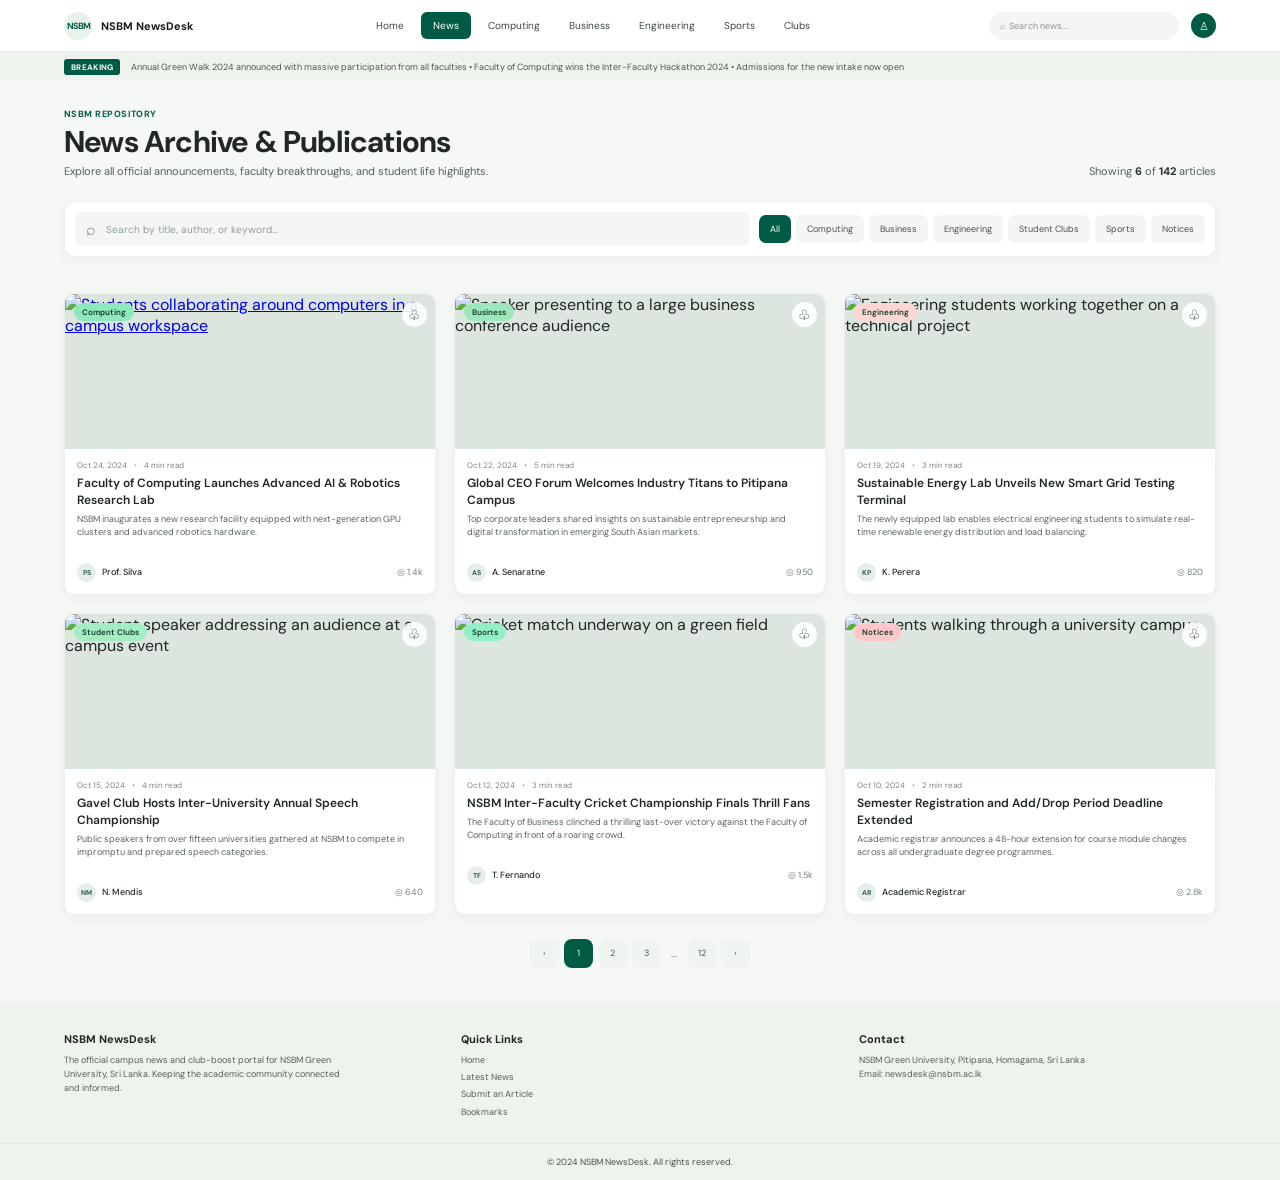
==== commit 350f3b1c: "renamed news files to index and article" ====
--- a/index.html
+++ b/index.html
@@ -1,360 +1,550 @@
 <!DOCTYPE html>
 <html lang="en">
-
 <head>
   <meta charset="UTF-8">
   <meta name="viewport" content="width=device-width, initial-scale=1.0">
-  <title>NSBM NewsDesk - Home</title>
+  <meta name="theme-color" content="#f5f8f4">
+  <title>NSBM NewsDesk — News Archive &amp; Publications</title>
   <link rel="preconnect" href="https://fonts.googleapis.com">
   <link rel="preconnect" href="https://fonts.gstatic.com" crossorigin>
-  <link
-    href="https://fonts.googleapis.com/css2?family=Inter:wght@400;500;600;700&family=Plus+Jakarta+Sans:wght@500;600;700;800&display=swap"
-    rel="stylesheet">
-  <link rel="stylesheet" href="index-style.css">
+  <link href="https://fonts.googleapis.com/css2?family=DM+Sans:wght@400;500;600;700&display=swap" rel="stylesheet">
+  <style>
+    :root {
+      color-scheme: light;
+      --green: #005b45;
+      --green-dark: #004d3b;
+      --ink: #202724;
+      --muted: #69736e;
+      --surface: #fff;
+      --page: #f5f8f4;
+      --line: #e8eeea;
+      font-family: "DM Sans", Arial, sans-serif;
+      color: var(--ink);
+      background: var(--page);
+    }
+
+    * { box-sizing: border-box; }
+    body { margin: 0; min-width: 320px; }
+    button, input { font: inherit; }
+    button { cursor: pointer; }
+
+    .site-header {
+      height: 52px;
+      display: flex;
+      align-items: center;
+      gap: 30px;
+      padding: 0 24px;
+      background: #fff;
+      border-bottom: 1px solid var(--line);
+    }
+
+    .brand {
+      display: flex;
+      align-items: center;
+      gap: 9px;
+      min-width: 133px;
+      color: #141a17;
+      font-size: 11px;
+      font-weight: 700;
+      text-decoration: none;
+      white-space: nowrap;
+    }
+
+    .brand-mark {
+      width: 28px;
+      height: 28px;
+      display: grid;
+      place-items: center;
+      border-radius: 50%;
+      background: #e8f2eb;
+      color: var(--green);
+      font-size: 9px;
+      font-weight: 700;
+      letter-spacing: -1px;
+    }
+
+    .nav-links {
+      display: flex;
+      align-items: center;
+      justify-content: center;
+      gap: 5px;
+      flex: 1;
+    }
+
+    .nav-links a {
+      padding: 7px 12px;
+      border-radius: 6px;
+      color: #3e4843;
+      font-size: 10px;
+      text-decoration: none;
+      white-space: nowrap;
+    }
+
+    .nav-links a.active { background: var(--green); color: #fff; }
+    .header-actions { display: flex; align-items: center; gap: 12px; }
+    .top-search {
+      width: 190px;
+      padding: 8px 11px;
+      border: 0;
+      border-radius: 20px;
+      outline: none;
+      background: #f3f6f3;
+      color: var(--ink);
+      font-size: 9px;
+    }
+
+    .top-search::placeholder { color: #8c9690; }
+    .profile {
+      width: 25px;
+      height: 25px;
+      display: grid;
+      place-items: center;
+      border: 0;
+      border-radius: 50%;
+      background: var(--green);
+      color: #fff;
+      font-size: 11px;
+    }
+
+    .breaking {
+      min-height: 29px;
+      display: flex;
+      align-items: center;
+      gap: 11px;
+      overflow: hidden;
+      padding: 0 24px;
+      background: #eef3ed;
+      color: #4d5751;
+      font-size: 9px;
+      white-space: nowrap;
+    }
+
+    .breaking strong {
+      padding: 3px 7px;
+      border-radius: 3px;
+      background: var(--green);
+      color: #fff;
+      font-size: 8px;
+      letter-spacing: .3px;
+    }
+
+    main { max-width: 1200px; min-height: 725px; margin: 0 auto; padding: 27px 24px 35px; }
+    .eyebrow { margin: 0 0 4px; color: var(--green); font-size: 9px; font-weight: 700; letter-spacing: .45px; }
+    .intro { display: flex; align-items: end; justify-content: space-between; gap: 20px; }
+    h1 { margin: 0; font-size: clamp(23px, 3vw, 30px); letter-spacing: -.8px; line-height: 1.18; }
+    .intro p { margin: 5px 0 0; color: #52605a; font-size: 11px; }
+    .result-count { margin: 0 0 2px; color: #59645e; font-size: 9px; white-space: nowrap; }
+    .result-count strong { color: #29332e; }
+
+    .toolbar {
+      display: flex;
+      align-items: center;
+      gap: 9px;
+      margin: 23px 0 36px;
+      padding: 10px;
+      border: 1px solid #edf1ee;
+      border-radius: 11px;
+      background: var(--surface);
+      box-shadow: 0 4px 14px rgb(29 56 42 / 4%);
+    }
+
+    .search-wrap { position: relative; flex: 1; min-width: 150px; }
+    .search-wrap span { position: absolute; top: 50%; left: 11px; color: #75817a; transform: translateY(-50%); }
+    .archive-search {
+      width: 100%;
+      height: 34px;
+      padding: 0 12px 0 31px;
+      border: 0;
+      border-radius: 7px;
+      outline: none;
+      background: #f3f6f3;
+      color: var(--ink);
+      font-size: 10px;
+    }
+    .archive-search::placeholder { color: #929d96; }
+    .filters { display: flex; align-items: center; gap: 5px; }
+    .filter {
+      display: inline-block;
+      padding: 8px 11px;
+      border: 0;
+      border-radius: 7px;
+      background: #f3f6f3;
+      color: #47524c;
+      font-size: 9px;
+      text-decoration: none;
+      white-space: nowrap;
+    }
+    .filter.active { background: var(--green); color: #fff; }
+
+    .news-grid { display: grid; grid-template-columns: repeat(3, minmax(0, 1fr)); gap: 18px; }
+    .news-card {
+      overflow: hidden;
+      border: 1px solid #edf1ee;
+      border-radius: 10px;
+      background: var(--surface);
+      box-shadow: 0 4px 12px rgb(32 56 42 / 5%);
+    }
+
+    .card-image { position: relative; height: 155px; overflow: hidden; background: #dce6df; }
+    .card-image img { width: 100%; height: 100%; display: block; object-fit: cover; transition: transform .25s ease; }
+    .card-image a.image-link { display: block; height: 100%; }
+    .news-card:hover .card-image img { transform: scale(1.025); }
+    .category {
+      position: absolute;
+      top: 9px;
+      left: 9px;
+      padding: 4px 8px;
+      border-radius: 12px;
+      background: #8de9bd;
+      color: #15392b;
+      font-size: 8px;
+      font-weight: 600;
+    }
+    a.category { text-decoration: none; }
+    .category.business { background: #9de8bb; }
+    .category.engineering { background: #ffd6d1; }
+    .category.clubs { background: #a4edc2; }
+    .category.sports { background: #94efc4; }
+    .category.notices { background: #ffc7c9; }
+    .bookmark {
+      position: absolute;
+      top: 8px;
+      right: 8px;
+      width: 25px;
+      height: 25px;
+      border: 0;
+      border-radius: 50%;
+      background: rgb(255 255 255 / 90%);
+      color: #294238;
+      font-size: 14px;
+      line-height: 1;
+    }
+    .bookmark.saved { color: var(--green); }
+    .card-content { padding: 11px 12px 12px; }
+    .meta { display: flex; align-items: center; gap: 7px; margin-bottom: 5px; color: #7b8680; font-size: 8px; }
+    .meta .dot { color: #a7b0aa; }
+    .card-content h2 { margin: 0 0 4px; font-size: 12px; font-weight: 600; line-height: 1.4; }
+    .card-content h2 a { color: inherit; text-decoration: none; }
+    .card-content h2 a:hover { color: var(--green); }
+    .description { min-height: 40px; margin: 0; color: #59645e; font-size: 9px; line-height: 1.5; }
+    .card-footer { display: flex; align-items: center; justify-content: space-between; margin-top: 10px; font-size: 9px; }
+    .author, .views { display: flex; align-items: center; gap: 6px; }
+    .author { font-weight: 500; }
+    .avatar {
+      width: 19px;
+      height: 19px;
+      display: grid;
+      place-items: center;
+      border-radius: 50%;
+      background: #e6eeea;
+      color: #315e4d;
+      font-size: 7px;
+      font-weight: 700;
+    }
+    .views { color: #758079; }
+    .empty-state { display: none; grid-column: 1 / -1; padding: 35px; color: var(--muted); text-align: center; font-size: 13px; }
+
+    .pagination { display: flex; justify-content: center; align-items: center; gap: 5px; margin: 24px 0 0; }
+    .pagination button {
+      min-width: 29px;
+      height: 29px;
+      border: 0;
+      border-radius: 8px;
+      background: #f0f4f0;
+      color: #4e5953;
+      font-size: 9px;
+    }
+    .pagination button.active { background: var(--green); color: #fff; }
+    .pagination .ellipsis { padding: 0 5px; color: #69736e; font-size: 10px; }
+
+    footer { background: #eef3ed; }
+    .footer-content {
+      max-width: 1200px;
+      display: grid;
+      grid-template-columns: 1.2fr 1.2fr 1.2fr;
+      gap: 40px;
+      margin: 0 auto;
+      padding: 29px 24px 24px;
+    }
+    .footer-content h2 { margin: 0 0 7px; font-size: 11px; }
+    .footer-content p, .footer-content a { color: #536059; font-size: 9px; line-height: 1.6; }
+    .footer-content p { max-width: 280px; margin: 0; }
+    .footer-links { display: grid; justify-items: start; gap: 3px; }
+    .footer-links a { text-decoration: none; }
+    .copyright { padding: 12px 20px; border-top: 1px solid #e4ebe4; color: #46514b; text-align: center; font-size: 9px; }
+
+    @media (min-width: 1100px) {
+      .site-header { padding-right: max(24px, calc((100vw - 1152px) / 2)); padding-left: max(24px, calc((100vw - 1152px) / 2)); }
+      .breaking { padding-right: max(24px, calc((100vw - 1152px) / 2)); padding-left: max(24px, calc((100vw - 1152px) / 2)); }
+    }
+    @media (max-width: 760px) {
+      .site-header { gap: 12px; padding: 0 16px; }
+      .brand { min-width: auto; }
+      .nav-links { justify-content: flex-start; overflow: auto; }
+      .nav-links a { padding: 7px 8px; }
+      .top-search { display: none; }
+      main { min-height: auto; padding: 24px 16px 35px; }
+      .toolbar { align-items: stretch; flex-direction: column; margin: 20px 0 24px; }
+      .filters { overflow-x: auto; padding-bottom: 1px; }
+      .news-grid { grid-template-columns: repeat(2, minmax(0, 1fr)); gap: 13px; }
+      .card-image { height: 145px; }
+    }
+    @media (max-width: 520px) {
+      .site-header { height: 50px; }
+      .nav-links { gap: 0; }
+      .nav-links a { font-size: 9px; }
+      .profile { flex: 0 0 25px; }
+      .breaking { padding: 0 14px; }
+      .intro { align-items: flex-start; flex-direction: column; gap: 10px; }
+      .news-grid { grid-template-columns: 1fr; }
+      .card-image { height: 190px; }
+      .description { min-height: 0; }
+      .footer-content { grid-template-columns: 1fr 1fr; gap: 22px; padding: 24px 16px; }
+      .footer-content > :first-child { grid-column: 1 / -1; }
+    }
+  </style>
 </head>
-
 <body>
-
-  <!-- SVG Icon Sprite -->
-  <svg width="0" height="0" style="position:absolute" aria-hidden="true">
-    <symbol id="i-search" viewBox="0 0 24 24">
-      <circle cx="11" cy="11" r="7" fill="none" stroke="currentColor" stroke-width="2" />
-      <path d="m20 20-3.5-3.5" fill="none" stroke="currentColor" stroke-width="2" stroke-linecap="round" />
-    </symbol>
-    <symbol id="i-user" viewBox="0 0 24 24">
-      <circle cx="12" cy="8" r="4" fill="none" stroke="currentColor" stroke-width="2" />
-      <path d="M4 21c0-4 3.5-6 8-6s8 2 8 6" fill="none" stroke="currentColor" stroke-width="2" stroke-linecap="round" />
-    </symbol>
-    <symbol id="i-arrow" viewBox="0 0 24 24">
-      <path d="M5 12h14M13 6l6 6-6 6" fill="none" stroke="currentColor" stroke-width="2" stroke-linecap="round"
-        stroke-linejoin="round" />
-    </symbol>
-    <symbol id="i-bookmark" viewBox="0 0 24 24">
-      <path d="M6 3h12v18l-6-4-6 4z" fill="none" stroke="currentColor" stroke-width="2" stroke-linejoin="round" />
-    </symbol>
-    <symbol id="i-bell" viewBox="0 0 24 24">
-      <path d="M6 17V11a6 6 0 0 1 12 0v6l2 2H4zM10 21h4" fill="none" stroke="currentColor" stroke-width="2"
-        stroke-linejoin="round" stroke-linecap="round" />
-    </symbol>
-    <symbol id="i-megaphone" viewBox="0 0 24 24">
-      <path d="M3 10v4h4l8 5V5l-8 5z" fill="currentColor" />
-      <path d="M18 9c1.5 1.5 1.5 4.5 0 6M20.5 6.5c3 3 3 8 0 11" fill="none" stroke="currentColor" stroke-width="2"
-        stroke-linecap="round" />
-    </symbol>
-    <symbol id="i-chevron-down" viewBox="0 0 24 24">
-      <path d="m6 9 6 6 6-6" fill="none" stroke="currentColor" stroke-width="2" stroke-linecap="round"
-        stroke-linejoin="round" />
-    </symbol>
-    <symbol id="i-log-in" viewBox="0 0 24 24">
-      <path d="M15 3h4a2 2 0 0 1 2 2v14a2 2 0 0 1-2 2h-4M10 17l5-5-5-5M15 12H3" fill="none" stroke="currentColor"
-        stroke-width="2" stroke-linecap="round" stroke-linejoin="round" />
-    </symbol>
-    <symbol id="i-user-plus" viewBox="0 0 24 24">
-      <path d="M16 21v-2a4 4 0 0 0-4-4H5a4 4 0 0 0-4 4v2" fill="none" stroke="currentColor" stroke-width="2"
-        stroke-linecap="round" />
-      <circle cx="8.5" cy="7" r="4" fill="none" stroke="currentColor" stroke-width="2" />
-      <line x1="20" y1="8" x2="20" y2="14" stroke="currentColor" stroke-width="2" stroke-linecap="round" />
-      <line x1="17" y1="11" x2="23" y2="11" stroke="currentColor" stroke-width="2" stroke-linecap="round" />
-    </symbol>
-  </svg>
-
-  <!-- Header & Navigation Bar -->
   <header class="site-header">
-    <nav class="navbar">
-      <a href="index.html" class="brand">
-        <img src="images/nsbm-logo.png" alt="NSBM Logo" class="brand-logo">
-        <span class="brand-name">NSBM NewsDesk</span>
-      </a>
-
-      <ul class="nav-links">
-        <li><a href="index.html" class="active">Home</a></li>
-        <li><a href="news.html">News</a></li>
-
-        <!-- Dropdown Categories Menu -->
-        <li class="dropdown">
-          <a href="#" class="dropdown-toggle">
-            Categories
-            <svg class="icon icon-xs">
-              <use href="#i-chevron-down" />
-            </svg>
-          </a>
-          <ul class="dropdown-menu">
-            <li><a href="category-campus.html">Campus Life</a></li>
-            <li><a href="category-academics.html">Academics</a></li>
-            <li><a href="category-research.html">Research</a></li>
-            <li><a href="category-clubs.html">Clubs &amp; Societies</a></li>
-            <li><a href="category-sports.html">Sports</a></li>
-          </ul>
-        </li>
-
-        <!-- Button style links -->
-        <li class="nav-btn-item">
-          <a href="login.html" class="btn btn-outline">Login</a>
-        </li>
-        <li class="nav-btn-item">
-          <a href="register.html" class="btn btn-primary">Register</a>
-        </li>
-      </ul>
-
-
-      <div class="nav-actions">
-        <div class="search-box">
-          <svg class="icon">
-            <use href="#i-search" />
-          </svg>
-          <input type="search" placeholder="Search news..." aria-label="Search news">
-        </div>
-
-        <!-- Profile Icon Beside Search -->
-        <a href="profile.html" class="avatar-badge" title="Profile" aria-label="Open profile">
-          <svg class="icon">
-            <use href="#i-user" />
-          </svg>
-        </a>
-      </div>
-
+    <a class="brand" href="#" aria-label="NSBM NewsDesk home">
+      <span class="brand-mark" aria-hidden="true">NSBM</span>
+      <span>NSBM NewsDesk</span>
+    </a>
+    <nav class="nav-links" aria-label="Main navigation">
+      <a href="index.html">Home</a>
+      <a class="active" href="index.html">News</a>
+      <a href="news article.html">Computing</a>
+      <a href="#news-grid" data-filter="business">Business</a>
+      <a href="#news-grid" data-filter="engineering">Engineering</a>
+      <a href="#news-grid" data-filter="sports">Sports</a>
+      <a href="#news-grid" data-filter="student clubs">Clubs</a>
     </nav>
-
-    <!-- Breaking News Ticker -->
-    <div class="breaking-bar">
-      <span class="breaking-badge">BREAKING</span>
-      <p class="breaking-text">Annual Green Walk 2026 announced with massive participation from all faculties &bull;
-        Faculty of Computing wins the Inter-Faculty Hackathon 2026 &bull; Admissions for the new intake open</p>
+    <div class="header-actions">
+      <input class="top-search" type="search" aria-label="Search news" placeholder="⌕  Search news...">
+      <button class="profile" type="button" aria-label="Your profile">♙</button>
     </div>
   </header>
 
-  <main class="container">
-
-    <!-- Hero Featured Story Card -->
-    <section class="hero-feature">
-      <div class="hero-content">
-        <div class="hero-meta">
-          <span class="badge badge-featured">FEATURED STORY</span>
-          <span class="date-meta">October 24, 2026 &bull; Faculty of Computing</span>
-        </div>
-        <h1 class="hero-title">NSBM Faculty of Computing Wins National Inter-University Hackathon 2026</h1>
-        <p class="hero-excerpt">Our brilliant undergraduates triumphed over 50 competing universities with an AI-driven
-          smart agriculture platform designed to optimize water distribution in rural farming communities.</p>
-        <div class="hero-actions">
-          <a href="article-details.html" class="btn btn-primary"><svg class="icon">
-              <use href="#i-arrow" />
-            </svg> Read Full Story</a>
-          <button type="button" class="btn btn-secondary"><svg class="icon">
-              <use href="#i-bookmark" />
-            </svg> Save</button>
-        </div>
+  <div class="breaking">
+    <strong>BREAKING</strong>
+    <span>Annual Green Walk 2024 announced with massive participation from all faculties • Faculty of Computing wins the Inter-Faculty Hackathon 2024 • Admissions for the new intake now open</span>
+  </div>
+
+  <main>
+    <p class="eyebrow">NSBM REPOSITORY</p>
+    <section class="intro" aria-labelledby="page-title">
+      <div>
+        <h1 id="page-title">News Archive &amp; Publications</h1>
+        <p>Explore all official announcements, faculty breakthroughs, and student life highlights.</p>
       </div>
-      <div class="hero-image-wrap">
-        <img src="images/hackathon-champions.jpg" alt="NSBM Hackathon Champions">
+      <p class="result-count">Showing <strong id="shown-count">6</strong> of <strong>142</strong> articles</p>
+    </section>
+
+    <section class="toolbar" aria-label="Search and filter news">
+      <label class="search-wrap">
+        <span aria-hidden="true">⌕</span>
+        <input class="archive-search" id="archive-search" type="search" placeholder="Search by title, author, or keyword..." aria-label="Search by title, author, or keyword">
+      </label>
+      <div class="filters" role="group" aria-label="Filter by category">
+        <button class="filter active" type="button" data-filter="all">All</button>
+        <button class="filter" type="button" data-filter="computing">Computing</button>
+        <button class="filter" type="button" data-filter="business">Business</button>
+        <button class="filter" type="button" data-filter="engineering">Engineering</button>
+        <button class="filter" type="button" data-filter="student clubs">Student Clubs</button>
+        <button class="filter" type="button" data-filter="sports">Sports</button>
+        <button class="filter" type="button" data-filter="notices">Notices</button>
       </div>
     </section>
 
-    <!-- Category Filter Tabs & Subscribe Button -->
-    <div class="filter-row">
-      <div class="category-tabs">
-        <button class="cat-btn active">All News</button>
-        <button class="cat-btn">Campus Life</button>
-        <button class="cat-btn">Academics</button>
-        <button class="cat-btn">Research</button>
-        <button class="cat-btn">Clubs &amp; Societies</button>
-        <button class="cat-btn">Sports</button>
-      </div>
-      <button type="button" class="subscribe-btn"><svg class="icon">
-          <use href="#i-bell" />
-        </svg> Subscribe Alerts</button>
+    <section class="news-grid" id="news-grid" aria-label="News articles">
+      <article class="news-card" data-category="computing">
+        <div class="card-image">
+          <a class="image-link" href="article.html"><img src="https://images.unsplash.com/photo-1519389950473-47ba0277781c?auto=format&amp;fit=crop&amp;w=900&amp;q=85" alt="Students collaborating around computers in a campus workspace"></a>
+          <a class="category" href="article.html">Computing</a>
+          <button class="bookmark" type="button" aria-label="Bookmark article" aria-pressed="false">♧</button>
+        </div>
+        <div class="card-content">
+          <div class="meta"><span>Oct 24, 2024</span><span class="dot">•</span><span>4 min read</span></div>
+          <h2><a href="article.html">Faculty of Computing Launches Advanced AI &amp; Robotics Research Lab</a></h2>
+          <p class="description">NSBM inaugurates a new research facility equipped with next-generation GPU clusters and advanced robotics hardware.</p>
+          <div class="card-footer"><span class="author"><span class="avatar">PS</span>Prof. Silva</span><span class="views">◎ 1.4k</span></div>
+        </div>
+      </article>
+
+      <article class="news-card" data-category="business">
+        <div class="card-image">
+          <img src="https://images.unsplash.com/photo-1475721027785-f74eccf877e2?auto=format&amp;fit=crop&amp;w=900&amp;q=85" alt="Speaker presenting to a large business conference audience">
+          <span class="category business">Business</span>
+          <button class="bookmark" type="button" aria-label="Bookmark article" aria-pressed="false">♧</button>
+        </div>
+        <div class="card-content">
+          <div class="meta"><span>Oct 22, 2024</span><span class="dot">•</span><span>5 min read</span></div>
+          <h2>Global CEO Forum Welcomes Industry Titans to Pitipana Campus</h2>
+          <p class="description">Top corporate leaders shared insights on sustainable entrepreneurship and digital transformation in emerging South Asian markets.</p>
+          <div class="card-footer"><span class="author"><span class="avatar">AS</span>A. Senaratne</span><span class="views">◎ 950</span></div>
+        </div>
+      </article>
+
+      <article class="news-card" data-category="engineering">
+        <div class="card-image">
+          <img src="https://images.unsplash.com/photo-1581091226825-a6a2a5aee158?auto=format&amp;fit=crop&amp;w=900&amp;q=85" alt="Engineering students working together on a technical project">
+          <span class="category engineering">Engineering</span>
+          <button class="bookmark" type="button" aria-label="Bookmark article" aria-pressed="false">♧</button>
+        </div>
+        <div class="card-content">
+          <div class="meta"><span>Oct 19, 2024</span><span class="dot">•</span><span>3 min read</span></div>
+          <h2>Sustainable Energy Lab Unveils New Smart Grid Testing Terminal</h2>
+          <p class="description">The newly equipped lab enables electrical engineering students to simulate real-time renewable energy distribution and load balancing.</p>
+          <div class="card-footer"><span class="author"><span class="avatar">KP</span>K. Perera</span><span class="views">◎ 820</span></div>
+        </div>
+      </article>
+
+      <article class="news-card" data-category="student clubs">
+        <div class="card-image">
+          <img src="https://images.unsplash.com/photo-1475721027785-f74eccf877e2?auto=format&amp;fit=crop&amp;w=900&amp;q=85" alt="Student speaker addressing an audience at a campus event">
+          <span class="category clubs">Student Clubs</span>
+          <button class="bookmark" type="button" aria-label="Bookmark article" aria-pressed="false">♧</button>
+        </div>
+        <div class="card-content">
+          <div class="meta"><span>Oct 15, 2024</span><span class="dot">•</span><span>4 min read</span></div>
+          <h2>Gavel Club Hosts Inter-University Annual Speech Championship</h2>
+          <p class="description">Public speakers from over fifteen universities gathered at NSBM to compete in impromptu and prepared speech categories.</p>
+          <div class="card-footer"><span class="author"><span class="avatar">NM</span>N. Mendis</span><span class="views">◎ 640</span></div>
+        </div>
+      </article>
+
+      <article class="news-card" data-category="sports">
+        <div class="card-image">
+          <img src="https://images.unsplash.com/photo-1531415074968-036ba1b575da?auto=format&amp;fit=crop&amp;w=900&amp;q=85" alt="Cricket match underway on a green field">
+          <span class="category sports">Sports</span>
+          <button class="bookmark" type="button" aria-label="Bookmark article" aria-pressed="false">♧</button>
+        </div>
+        <div class="card-content">
+          <div class="meta"><span>Oct 12, 2024</span><span class="dot">•</span><span>3 min read</span></div>
+          <h2>NSBM Inter-Faculty Cricket Championship Finals Thrill Fans</h2>
+          <p class="description">The Faculty of Business clinched a thrilling last-over victory against the Faculty of Computing in front of a roaring crowd.</p>
+          <div class="card-footer"><span class="author"><span class="avatar">TF</span>T. Fernando</span><span class="views">◎ 1.5k</span></div>
+        </div>
+      </article>
+
+      <article class="news-card" data-category="notices">
+        <div class="card-image">
+          <img src="https://images.unsplash.com/photo-1523580494863-6f3031224c94?auto=format&amp;fit=crop&amp;w=900&amp;q=85" alt="Students walking through a university campus">
+          <span class="category notices">Notices</span>
+          <button class="bookmark" type="button" aria-label="Bookmark article" aria-pressed="false">♧</button>
+        </div>
+        <div class="card-content">
+          <div class="meta"><span>Oct 10, 2024</span><span class="dot">•</span><span>2 min read</span></div>
+          <h2>Semester Registration and Add/Drop Period Deadline Extended</h2>
+          <p class="description">Academic registrar announces a 48-hour extension for course module changes across all undergraduate degree programmes.</p>
+          <div class="card-footer"><span class="author"><span class="avatar">AR</span>Academic Registrar</span><span class="views">◎ 2.8k</span></div>
+        </div>
+      </article>
+      <p class="empty-state" id="empty-state">No articles match your search. Try another keyword or category.</p>
+    </section>
+
+    <nav class="pagination" aria-label="Pagination">
+      <button type="button" aria-label="Previous page">‹</button>
+      <button class="active" type="button" aria-current="page">1</button>
+      <button type="button">2</button>
+      <button type="button">3</button>
+      <span class="ellipsis">...</span>
+      <button type="button">12</button>
+      <button type="button" aria-label="Next page">›</button>
+    </nav>
+  </main>
+
+  <footer>
+    <div class="footer-content">
+      <section>
+        <h2>NSBM NewsDesk</h2>
+        <p>The official campus news and club-boost portal for NSBM Green University, Sri Lanka. Keeping the academic community connected and informed.</p>
+      </section>
+      <section>
+        <h2>Quick Links</h2>
+        <div class="footer-links">
+          <a href="#">Home</a><a href="#">Latest News</a><a href="#">Submit an Article</a><a href="#">Bookmarks</a>
+        </div>
+      </section>
+      <section>
+        <h2>Contact</h2>
+        <p>NSBM Green University, Pitipana, Homagama, Sri Lanka<br>Email: newsdesk@nsbm.ac.lk</p>
+      </section>
     </div>
-
-    <!-- Main Content Area Grid -->
-    <div class="content-grid">
-
-      <!-- Left Column: News Stories -->
-      <section class="stories-section">
-        <div class="section-head">
-          <h2 class="section-title">Latest Approved Stories</h2>
-          <span class="count-meta">Showing real-time campus updates</span>
-        </div>
-
-        <div class="card-grid">
-
-          <!-- Card 1: Campus Life -->
-          <article class="card">
-            <div class="card-image">
-              <img src="images/green-walk.jpg" alt="Annual Green Walk">
-              <span class="tag tag-campus">Campus Life</span>
-            </div>
-            <div class="card-body">
-              <div class="card-meta"><span>2 hours ago</span> &bull; <span>3 min read</span></div>
-              <h3><a href="article-details.html">Annual Green Walk 2026 Set for Next Month with Exciting
-                  Eco-Challenges</a></h3>
-              <p>Join thousands of students and faculty members for our flagship sustainability walk promoting a
-                greener...</p>
-            </div>
-            <div class="card-footer">
-              <span class="author">By Media Unit</span>
-              <a href="article-details.html" class="read-link">Read More &rarr;</a>
-            </div>
-          </article>
-
-          <!-- Card 2: Research -->
-          <article class="card">
-            <div class="card-image">
-              <img src="images/robotics-lab.jpg" alt="Robotics Lab">
-              <span class="tag tag-research">Research</span>
-            </div>
-            <div class="card-body">
-              <div class="card-meta"><span>5 hours ago</span> &bull; <span>4 min read</span></div>
-              <h3><a href="article-details.html">Faculty of Engineering Unveils State-of-the-Art Robotics &amp; AI
-                  Innovation Lab</a></h3>
-              <p>Equipped with cutting-edge machinery, this new facility empowers researchers to push boundaries in...
-              </p>
-            </div>
-            <div class="card-footer">
-              <span class="author">By Faculty of Eng</span>
-              <a href="article-details.html" class="read-link">Read More &rarr;</a>
-            </div>
-          </article>
-
-          <!-- Card 3: Clubs & Societies -->
-          <article class="card">
-            <div class="card-image">
-              <img src="images/rotaract-gala.jpg" alt="Rotaract Charity Gala">
-              <span class="tag tag-clubs">Clubs &amp; Societies</span>
-            </div>
-            <div class="card-body">
-              <div class="card-meta"><span>1 day ago</span> &bull; <span>2 min read</span></div>
-              <h3><a href="article-details.html">Rotaract Club Organizes Inter-Batch Charity Gala Raising Record
-                  Funds</a></h3>
-              <p>An unforgettable evening of music, drama, and philanthropy supporting rural educational...</p>
-            </div>
-            <div class="card-footer">
-              <span class="author">By Rotaract NSBM</span>
-              <a href="article-details.html" class="read-link">Read More &rarr;</a>
-            </div>
-          </article>
-
-          <!-- Card 4: Sports -->
-          <article class="card">
-            <div class="card-image">
-              <img src="images/basketball-champions.jpg" alt="Basketball Squad">
-              <span class="tag tag-sports">Sports</span>
-            </div>
-            <div class="card-body">
-              <div class="card-meta"><span>2 days ago</span> &bull; <span>3 min read</span></div>
-              <h3><a href="article-details.html">NSBM Basketball Squad Secures Inter-University Championship Title</a>
-              </h3>
-              <p>A nail-biting final match ended with a stunning last-second buzzer-beater securing gold for our
-                university</p>
-            </div>
-            <div class="card-footer">
-              <span class="author">By Sports Council</span>
-              <a href="article-details.html" class="read-link">Read More &rarr;</a>
-            </div>
-          </article>
-
-        </div>
-
-        <div class="load-more-wrap">
-          <button type="button" class="btn-load-more">Load More Stories</button>
-        </div>
-
-      </section>
-
-      <!-- Right Column Sidebar -->
-      <aside class="sidebar">
-
-        <!-- Official Notices Panel -->
-        <div class="notices-panel">
-          <div class="panel-head">
-            <h3><svg class="icon icon-red">
-                <use href="#i-megaphone" />
-              </svg> Official Notices</h3>
-            <span class="live-indicator">Live</span>
-          </div>
-
-          <div class="notice-list">
-
-            <div class="notice-card">
-              <div class="notice-meta-tag">URGENT &bull; ACADEMIC</div>
-              <h4>End-Semester Examination Timetable Released</h4>
-              <p>All students are advised to check their student portals for updated hall allocations and schedules.</p>
-              <div class="notice-bottom">
-                <span class="notice-date">Oct 23, 2026</span>
-                <a href="#" class="notice-action">Download PDF</a>
-              </div>
-            </div>
-
-            <div class="notice-card">
-              <div class="notice-meta-tag admin-tag">ADMINISTRATION</div>
-              <h4>Library Extended Hours During Study Week</h4>
-              <p>The main campus library will remain open 24/7 starting next Monday to accommodate revision groups.</p>
-              <div class="notice-bottom">
-                <span class="notice-date">Oct 22, 2026</span>
-                <a href="#" class="notice-action">View Details</a>
-              </div>
-            </div>
-
-            <div class="notice-card">
-              <div class="notice-meta-tag clubs-tag">CLUBS</div>
-              <h4>IEEE Student Branch Annual General Meeting</h4>
-              <p>Join us at the Main Auditorium at 3:00 PM to elect the new board of directors for the upcoming year.
-              </p>
-              <div class="notice-bottom">
-                <span class="notice-date">Oct 21, 2026</span>
-                <a href="#" class="notice-action">RSVP Now</a>
-              </div>
-            </div>
-
-          </div>
-        </div>
-
-        <!-- Email Newsletter Subscribe Card -->
-        <div class="newsletter-card">
-          <h3>Never Miss a Campus Update</h3>
-          <p>Get daily digests of top stories, club posts, and university announcements directly in your inbox.</p>
-          <form class="newsletter-form">
-            <input type="email" placeholder="Enter your university email" required>
-            <button type="submit" class="btn-subscribe-submit">Subscribe Now</button>
-          </form>
-        </div>
-
-      </aside>
-
-    </div>
-  </main>
-
-  <!-- 3-Column Footer -->
-  <footer class="site-footer">
-    <div class="footer-container">
-
-      <div class="footer-col brand-col">
-        <h4>NSBM NewsDesk</h4>
-        <p>The official campus news and club-post portal for NSBM Green University, Sri Lanka. Keeping the academic
-          community connected and informed.</p>
-      </div>
-
-      <div class="footer-col">
-        <h4>Quick Links</h4>
-        <ul>
-          <li><a href="index.html">Home</a></li>
-          <li><a href="news.html">Latest News</a></li>
-          <li><a href="login.html">Login</a></li>
-          <li><a href="register.html">Register</a></li>
-        </ul>
-      </div>
-
-      <div class="footer-col">
-        <h4>Contact</h4>
-        <p>NSBM Green University, Pitipana, Homagama, Sri Lanka</p>
-        <p>Email: <a href="mailto:newsdesk@nsbm.ac.lk">newsdesk@nsbm.ac.lk</a></p>
-      </div>
-
-    </div>
-
-    <div class="footer-bottom">
-      &copy; 2026 NSBM NewsDesk. All rights reserved.
-    </div>
+    <div class="copyright">© 2024 NSBM NewsDesk. All rights reserved.</div>
   </footer>
-  <script src="script.js"></script>
+
+  <script>
+    const searchInput = document.querySelector("#archive-search");
+    const cards = [...document.querySelectorAll(".news-card")];
+    const filterButtons = [...document.querySelectorAll(".filter")];
+    const navFilterLinks = [...document.querySelectorAll(".nav-links [data-filter]")];
+    const newsNavLink = [...document.querySelectorAll(".nav-links a")].find((link) => link.textContent.trim() === "News");
+    const shownCount = document.querySelector("#shown-count");
+    const emptyState = document.querySelector("#empty-state");
+    let activeCategory = "all";
+
+    function updateArticles() {
+      const query = searchInput.value.trim().toLowerCase();
+      let visibleCount = 0;
+
+      cards.forEach((card) => {
+        const matchesCategory = activeCategory === "all" || card.dataset.category === activeCategory;
+        const matchesQuery = card.textContent.toLowerCase().includes(query);
+        const visible = matchesCategory && matchesQuery;
+        card.hidden = !visible;
+        if (visible) visibleCount += 1;
+      });
+
+      shownCount.textContent = String(visibleCount);
+      emptyState.style.display = visibleCount ? "none" : "block";
+    }
+
+    function syncNavSelection(category) {
+      navFilterLinks.forEach((link) => {
+        link.classList.toggle("active", link.dataset.filter === category);
+      });
+
+      if (newsNavLink) {
+        newsNavLink.classList.toggle("active", category === "all");
+      }
+    }
+
+    searchInput.addEventListener("input", updateArticles);
+    document.querySelector(".top-search").addEventListener("input", (event) => {
+      searchInput.value = event.target.value;
+      updateArticles();
+    });
+
+    function selectCategory(category) {
+      activeCategory = category;
+      filterButtons.forEach((button) => {
+        button.classList.toggle("active", button.dataset.filter === category);
+      });
+      syncNavSelection(category);
+      updateArticles();
+    }
+
+    filterButtons.forEach((button) => {
+      button.addEventListener("click", () => selectCategory(button.dataset.filter));
+    });
+
+    navFilterLinks.forEach((link) => {
+      link.addEventListener("click", (event) => {
+        event.preventDefault();
+        selectCategory(link.dataset.filter);
+        document.querySelector("#news-grid").scrollIntoView({ behavior: "smooth" });
+      });
+    });
+
+    document.querySelectorAll(".bookmark").forEach((button) => {
+      button.addEventListener("click", () => {
+        const saved = button.getAttribute("aria-pressed") !== "true";
+        button.setAttribute("aria-pressed", String(saved));
+        button.classList.toggle("saved", saved);
+        button.textContent = saved ? "♥" : "♧";
+      });
+    });
+  </script>
 </body>
-
 </html>
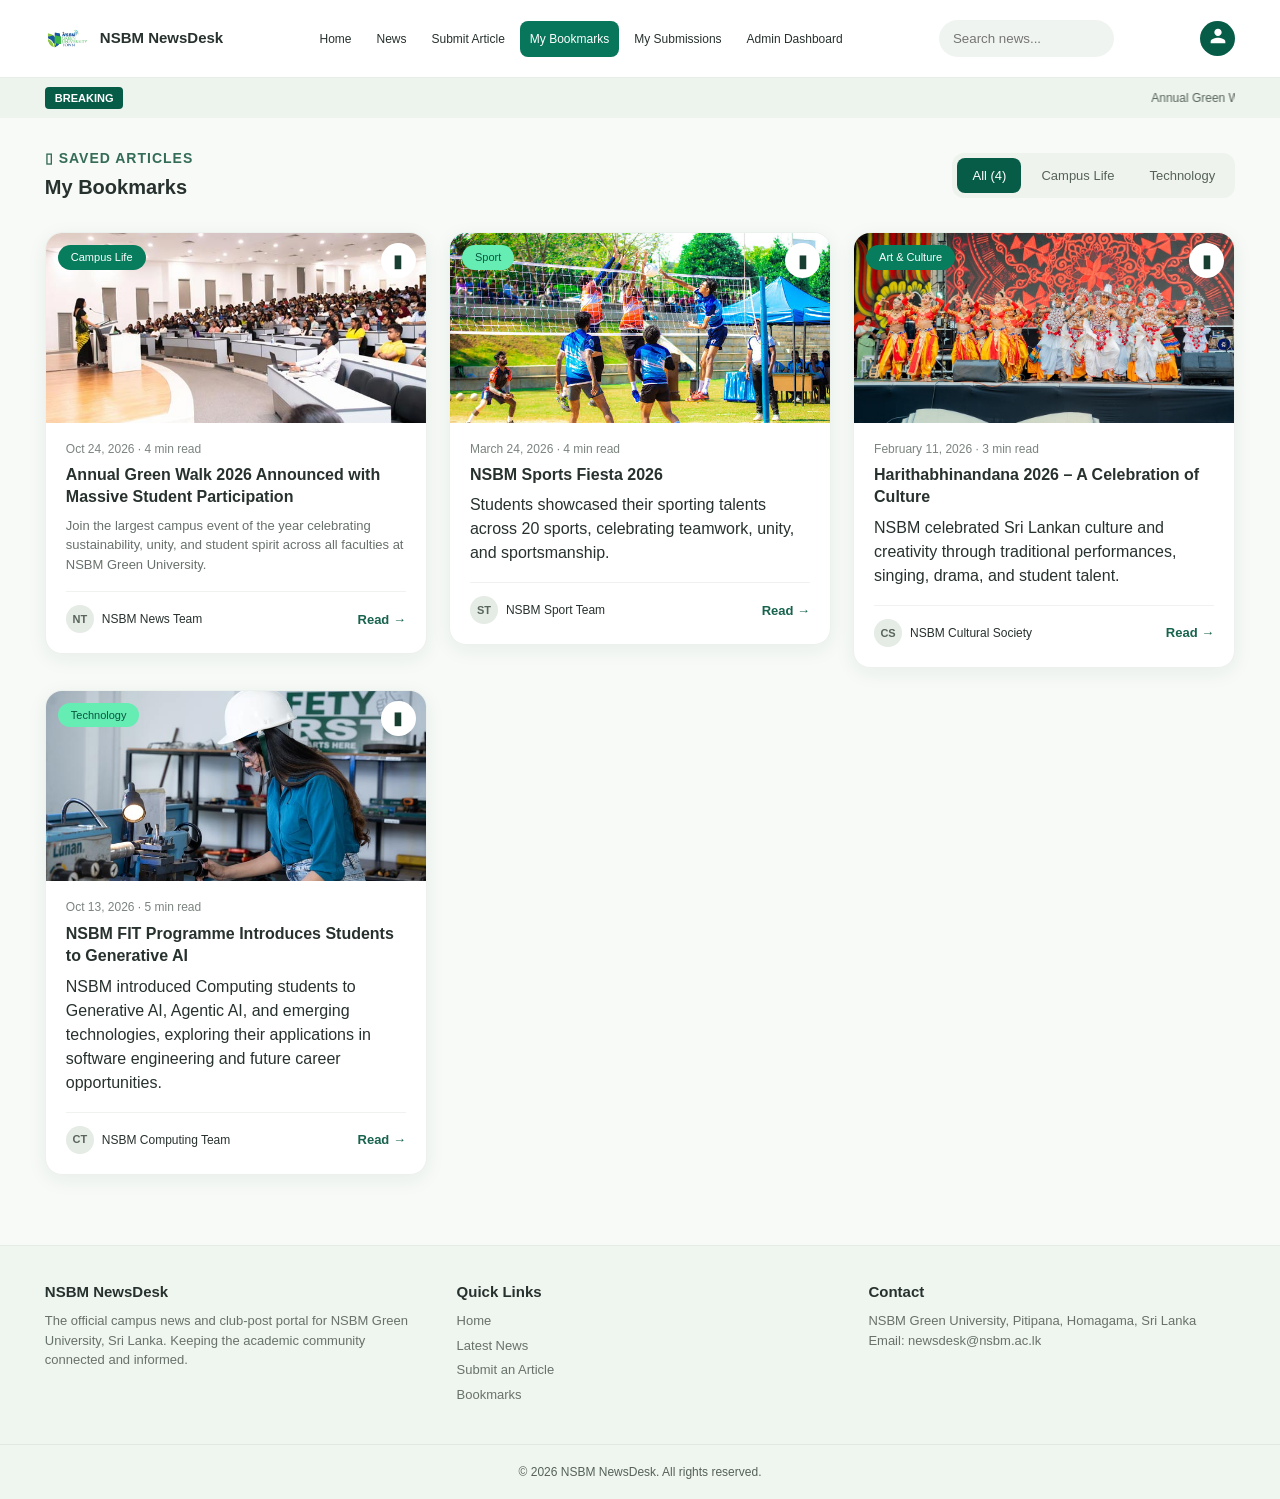
==== commit dd02402d: "Add NSBM NewsDesk website" ====
--- a/index.html
+++ b/index.html
@@ -1,550 +1,164 @@
 <!DOCTYPE html>
 <html lang="en">
 <head>
-  <meta charset="UTF-8">
-  <meta name="viewport" content="width=device-width, initial-scale=1.0">
-  <meta name="theme-color" content="#f5f8f4">
-  <title>NSBM NewsDesk — News Archive &amp; Publications</title>
-  <link rel="preconnect" href="https://fonts.googleapis.com">
-  <link rel="preconnect" href="https://fonts.gstatic.com" crossorigin>
-  <link href="https://fonts.googleapis.com/css2?family=DM+Sans:wght@400;500;600;700&display=swap" rel="stylesheet">
-  <style>
-    :root {
-      color-scheme: light;
-      --green: #005b45;
-      --green-dark: #004d3b;
-      --ink: #202724;
-      --muted: #69736e;
-      --surface: #fff;
-      --page: #f5f8f4;
-      --line: #e8eeea;
-      font-family: "DM Sans", Arial, sans-serif;
-      color: var(--ink);
-      background: var(--page);
-    }
-
-    * { box-sizing: border-box; }
-    body { margin: 0; min-width: 320px; }
-    button, input { font: inherit; }
-    button { cursor: pointer; }
-
-    .site-header {
-      height: 52px;
-      display: flex;
-      align-items: center;
-      gap: 30px;
-      padding: 0 24px;
-      background: #fff;
-      border-bottom: 1px solid var(--line);
-    }
-
-    .brand {
-      display: flex;
-      align-items: center;
-      gap: 9px;
-      min-width: 133px;
-      color: #141a17;
-      font-size: 11px;
-      font-weight: 700;
-      text-decoration: none;
-      white-space: nowrap;
-    }
-
-    .brand-mark {
-      width: 28px;
-      height: 28px;
-      display: grid;
-      place-items: center;
-      border-radius: 50%;
-      background: #e8f2eb;
-      color: var(--green);
-      font-size: 9px;
-      font-weight: 700;
-      letter-spacing: -1px;
-    }
-
-    .nav-links {
-      display: flex;
-      align-items: center;
-      justify-content: center;
-      gap: 5px;
-      flex: 1;
-    }
-
-    .nav-links a {
-      padding: 7px 12px;
-      border-radius: 6px;
-      color: #3e4843;
-      font-size: 10px;
-      text-decoration: none;
-      white-space: nowrap;
-    }
-
-    .nav-links a.active { background: var(--green); color: #fff; }
-    .header-actions { display: flex; align-items: center; gap: 12px; }
-    .top-search {
-      width: 190px;
-      padding: 8px 11px;
-      border: 0;
-      border-radius: 20px;
-      outline: none;
-      background: #f3f6f3;
-      color: var(--ink);
-      font-size: 9px;
-    }
-
-    .top-search::placeholder { color: #8c9690; }
-    .profile {
-      width: 25px;
-      height: 25px;
-      display: grid;
-      place-items: center;
-      border: 0;
-      border-radius: 50%;
-      background: var(--green);
-      color: #fff;
-      font-size: 11px;
-    }
-
-    .breaking {
-      min-height: 29px;
-      display: flex;
-      align-items: center;
-      gap: 11px;
-      overflow: hidden;
-      padding: 0 24px;
-      background: #eef3ed;
-      color: #4d5751;
-      font-size: 9px;
-      white-space: nowrap;
-    }
-
-    .breaking strong {
-      padding: 3px 7px;
-      border-radius: 3px;
-      background: var(--green);
-      color: #fff;
-      font-size: 8px;
-      letter-spacing: .3px;
-    }
-
-    main { max-width: 1200px; min-height: 725px; margin: 0 auto; padding: 27px 24px 35px; }
-    .eyebrow { margin: 0 0 4px; color: var(--green); font-size: 9px; font-weight: 700; letter-spacing: .45px; }
-    .intro { display: flex; align-items: end; justify-content: space-between; gap: 20px; }
-    h1 { margin: 0; font-size: clamp(23px, 3vw, 30px); letter-spacing: -.8px; line-height: 1.18; }
-    .intro p { margin: 5px 0 0; color: #52605a; font-size: 11px; }
-    .result-count { margin: 0 0 2px; color: #59645e; font-size: 9px; white-space: nowrap; }
-    .result-count strong { color: #29332e; }
-
-    .toolbar {
-      display: flex;
-      align-items: center;
-      gap: 9px;
-      margin: 23px 0 36px;
-      padding: 10px;
-      border: 1px solid #edf1ee;
-      border-radius: 11px;
-      background: var(--surface);
-      box-shadow: 0 4px 14px rgb(29 56 42 / 4%);
-    }
-
-    .search-wrap { position: relative; flex: 1; min-width: 150px; }
-    .search-wrap span { position: absolute; top: 50%; left: 11px; color: #75817a; transform: translateY(-50%); }
-    .archive-search {
-      width: 100%;
-      height: 34px;
-      padding: 0 12px 0 31px;
-      border: 0;
-      border-radius: 7px;
-      outline: none;
-      background: #f3f6f3;
-      color: var(--ink);
-      font-size: 10px;
-    }
-    .archive-search::placeholder { color: #929d96; }
-    .filters { display: flex; align-items: center; gap: 5px; }
-    .filter {
-      display: inline-block;
-      padding: 8px 11px;
-      border: 0;
-      border-radius: 7px;
-      background: #f3f6f3;
-      color: #47524c;
-      font-size: 9px;
-      text-decoration: none;
-      white-space: nowrap;
-    }
-    .filter.active { background: var(--green); color: #fff; }
-
-    .news-grid { display: grid; grid-template-columns: repeat(3, minmax(0, 1fr)); gap: 18px; }
-    .news-card {
-      overflow: hidden;
-      border: 1px solid #edf1ee;
-      border-radius: 10px;
-      background: var(--surface);
-      box-shadow: 0 4px 12px rgb(32 56 42 / 5%);
-    }
-
-    .card-image { position: relative; height: 155px; overflow: hidden; background: #dce6df; }
-    .card-image img { width: 100%; height: 100%; display: block; object-fit: cover; transition: transform .25s ease; }
-    .card-image a.image-link { display: block; height: 100%; }
-    .news-card:hover .card-image img { transform: scale(1.025); }
-    .category {
-      position: absolute;
-      top: 9px;
-      left: 9px;
-      padding: 4px 8px;
-      border-radius: 12px;
-      background: #8de9bd;
-      color: #15392b;
-      font-size: 8px;
-      font-weight: 600;
-    }
-    a.category { text-decoration: none; }
-    .category.business { background: #9de8bb; }
-    .category.engineering { background: #ffd6d1; }
-    .category.clubs { background: #a4edc2; }
-    .category.sports { background: #94efc4; }
-    .category.notices { background: #ffc7c9; }
-    .bookmark {
-      position: absolute;
-      top: 8px;
-      right: 8px;
-      width: 25px;
-      height: 25px;
-      border: 0;
-      border-radius: 50%;
-      background: rgb(255 255 255 / 90%);
-      color: #294238;
-      font-size: 14px;
-      line-height: 1;
-    }
-    .bookmark.saved { color: var(--green); }
-    .card-content { padding: 11px 12px 12px; }
-    .meta { display: flex; align-items: center; gap: 7px; margin-bottom: 5px; color: #7b8680; font-size: 8px; }
-    .meta .dot { color: #a7b0aa; }
-    .card-content h2 { margin: 0 0 4px; font-size: 12px; font-weight: 600; line-height: 1.4; }
-    .card-content h2 a { color: inherit; text-decoration: none; }
-    .card-content h2 a:hover { color: var(--green); }
-    .description { min-height: 40px; margin: 0; color: #59645e; font-size: 9px; line-height: 1.5; }
-    .card-footer { display: flex; align-items: center; justify-content: space-between; margin-top: 10px; font-size: 9px; }
-    .author, .views { display: flex; align-items: center; gap: 6px; }
-    .author { font-weight: 500; }
-    .avatar {
-      width: 19px;
-      height: 19px;
-      display: grid;
-      place-items: center;
-      border-radius: 50%;
-      background: #e6eeea;
-      color: #315e4d;
-      font-size: 7px;
-      font-weight: 700;
-    }
-    .views { color: #758079; }
-    .empty-state { display: none; grid-column: 1 / -1; padding: 35px; color: var(--muted); text-align: center; font-size: 13px; }
-
-    .pagination { display: flex; justify-content: center; align-items: center; gap: 5px; margin: 24px 0 0; }
-    .pagination button {
-      min-width: 29px;
-      height: 29px;
-      border: 0;
-      border-radius: 8px;
-      background: #f0f4f0;
-      color: #4e5953;
-      font-size: 9px;
-    }
-    .pagination button.active { background: var(--green); color: #fff; }
-    .pagination .ellipsis { padding: 0 5px; color: #69736e; font-size: 10px; }
-
-    footer { background: #eef3ed; }
-    .footer-content {
-      max-width: 1200px;
-      display: grid;
-      grid-template-columns: 1.2fr 1.2fr 1.2fr;
-      gap: 40px;
-      margin: 0 auto;
-      padding: 29px 24px 24px;
-    }
-    .footer-content h2 { margin: 0 0 7px; font-size: 11px; }
-    .footer-content p, .footer-content a { color: #536059; font-size: 9px; line-height: 1.6; }
-    .footer-content p { max-width: 280px; margin: 0; }
-    .footer-links { display: grid; justify-items: start; gap: 3px; }
-    .footer-links a { text-decoration: none; }
-    .copyright { padding: 12px 20px; border-top: 1px solid #e4ebe4; color: #46514b; text-align: center; font-size: 9px; }
-
-    @media (min-width: 1100px) {
-      .site-header { padding-right: max(24px, calc((100vw - 1152px) / 2)); padding-left: max(24px, calc((100vw - 1152px) / 2)); }
-      .breaking { padding-right: max(24px, calc((100vw - 1152px) / 2)); padding-left: max(24px, calc((100vw - 1152px) / 2)); }
-    }
-    @media (max-width: 760px) {
-      .site-header { gap: 12px; padding: 0 16px; }
-      .brand { min-width: auto; }
-      .nav-links { justify-content: flex-start; overflow: auto; }
-      .nav-links a { padding: 7px 8px; }
-      .top-search { display: none; }
-      main { min-height: auto; padding: 24px 16px 35px; }
-      .toolbar { align-items: stretch; flex-direction: column; margin: 20px 0 24px; }
-      .filters { overflow-x: auto; padding-bottom: 1px; }
-      .news-grid { grid-template-columns: repeat(2, minmax(0, 1fr)); gap: 13px; }
-      .card-image { height: 145px; }
-    }
-    @media (max-width: 520px) {
-      .site-header { height: 50px; }
-      .nav-links { gap: 0; }
-      .nav-links a { font-size: 9px; }
-      .profile { flex: 0 0 25px; }
-      .breaking { padding: 0 14px; }
-      .intro { align-items: flex-start; flex-direction: column; gap: 10px; }
-      .news-grid { grid-template-columns: 1fr; }
-      .card-image { height: 190px; }
-      .description { min-height: 0; }
-      .footer-content { grid-template-columns: 1fr 1fr; gap: 22px; padding: 24px 16px; }
-      .footer-content > :first-child { grid-column: 1 / -1; }
-    }
-  </style>
+    <meta charset="UTF-8">
+    <meta name="viewport" content="width=device-width, initial-scale=1.0">
+    <title>My Bookmarks | NSBM NewsDesk</title>
+    <link rel="stylesheet" href="style.css">
 </head>
 <body>
-  <header class="site-header">
-    <a class="brand" href="#" aria-label="NSBM NewsDesk home">
-      <span class="brand-mark" aria-hidden="true">NSBM</span>
-      <span>NSBM NewsDesk</span>
-    </a>
-    <nav class="nav-links" aria-label="Main navigation">
-      <a href="index.html">Home</a>
-      <a class="active" href="index.html">News</a>
-      <a href="news article.html">Computing</a>
-      <a href="#news-grid" data-filter="business">Business</a>
-      <a href="#news-grid" data-filter="engineering">Engineering</a>
-      <a href="#news-grid" data-filter="sports">Sports</a>
-      <a href="#news-grid" data-filter="student clubs">Clubs</a>
+
+<header class="navbar">
+    <a href="index.html" class="brand">
+    <img src="images/nsbm-logo.png.png"
+         alt="NSBM Green University Logo"
+         class="campus-logo">
+    <span>NSBM NewsDesk</span>
+</a>
+
+    <nav>
+        <a href="#">Home</a>
+        <a href="#">News</a>
+        <a href="#">Submit Article</a>
+        <a href="#" class="active">My Bookmarks</a>
+        <a href="#">My Submissions</a>
+        <a href="#">Admin Dashboard</a>
     </nav>
-    <div class="header-actions">
-      <input class="top-search" type="search" aria-label="Search news" placeholder="⌕  Search news...">
-      <button class="profile" type="button" aria-label="Your profile">♙</button>
+
+    <input type="search" id="searchInput" placeholder="Search news...">
+    <button class="profile" aria-label="User Profile">
+  <svg viewBox="0 0 24 24" width="22" height="22" fill="white">
+    <path d="M12 12c2.21 0 4-1.79 4-4s-1.79-4-4-4-4 1.79-4 4 1.79 4 4 4zm0 2c-2.67 0-8 1.34-8 4v2h16v-2c0-2.66-5.33-4-8-4z"/>
+  </svg>
+</button>
+</header>
+
+<div class="breaking">
+    <strong>BREAKING</strong>
+    <marquee>
+        Annual Green Walk 2026 announced with massive participation
+        • Faculty of Computing wins the Inter-Faculty Hackathon 2026
+        • Admissions for the new intake
+    </marquee>
+</div>
+
+<main class="container">
+
+    <div class="page-heading">
+        <div>
+            <p class="eyebrow">▯ SAVED ARTICLES</p>
+            <h2>My Bookmarks</h2>
+        </div>
+
+        <div class="filters">
+            <button class="filter active" data-category="All">All (4)</button>
+            <button class="filter" data-category="Campus Life">Campus Life</button>
+            <button class="filter" data-category="Technology">Technology</button>
+        </div>
     </div>
-  </header>
 
-  <div class="breaking">
-    <strong>BREAKING</strong>
-    <span>Annual Green Walk 2024 announced with massive participation from all faculties • Faculty of Computing wins the Inter-Faculty Hackathon 2024 • Admissions for the new intake now open</span>
-  </div>
+    <section class="article-grid" id="articleGrid">
 
-  <main>
-    <p class="eyebrow">NSBM REPOSITORY</p>
-    <section class="intro" aria-labelledby="page-title">
-      <div>
-        <h1 id="page-title">News Archive &amp; Publications</h1>
-        <p>Explore all official announcements, faculty breakthroughs, and student life highlights.</p>
-      </div>
-      <p class="result-count">Showing <strong id="shown-count">6</strong> of <strong>142</strong> articles</p>
+        <article class="article-card" data-category="Campus Life">
+            <div class="image-wrap">
+                <img src="images/lecturehall.jpg"
+                     alt="University campus">
+                <span class="tag">Campus Life</span>
+                <button class="bookmark" aria-label="Toggle bookmark">▮</button>
+            </div>
+            <div class="content">
+                <p class="meta">Oct 24, 2026 · 4 min read</p>
+                <h3>Annual Green Walk 2026 Announced with Massive Student Participation</h3>
+                <p class="description">Join the largest campus event of the year celebrating sustainability, unity, and student spirit across all faculties at NSBM Green University.</p>
+                <div class="bottom">
+                    <span class="author"><span class="avatar">NT</span> NSBM News Team</span>
+                    <a href="#" class="read">Read →</a>
+                </div>
+            </div>
+        </article>
+
+        <article class="article-card" data-category="Sport">
+            <div class="image-wrap">
+                <img src="images/sport.jpg"
+                     alt="Students working together">
+                <span class="tag tech">Sport</span>
+                <button class="bookmark" aria-label="Toggle bookmark">▮</button>
+            </div>
+            <div class="content">
+                <p class="meta">March 24, 2026 · 4 min read</p>
+                <h3>NSBM Sports Fiesta 2026</h3>
+                <p class="description"><p>Students showcased their sporting talents across 20 sports, celebrating teamwork, unity, and sportsmanship.</p></p>
+                <div class="bottom">
+                    <span class="author"><span class="avatar">ST</span> NSBM Sport Team</span>
+                    <a href="#" class="read">Read →</a>
+                </div>
+            </div>
+        </article>
+
+        <article class="article-card" data-category="Art & Culture">
+            <div class="image-wrap">
+                <img src="images/culture.jpg"
+                     alt="Research symposium"><span class="tag">Art & Culture</span>
+                <button class="bookmark" aria-label="Toggle bookmark">▮</button>
+            </div>
+            <div class="content">
+                <p class="meta">February 11, 2026 · 3 min read</p>
+                <h3>Harithabhinandana 2026 – A Celebration of Culture</h3>
+                <p class="description"><p>NSBM celebrated Sri Lankan culture and creativity through traditional performances, singing, drama, and student talent.</p></p>
+                <div class="bottom">
+                    <span class="author"><span class="avatar">CS</span>NSBM Cultural Society</span>
+                    <a href="#" class="read">Read →</a>
+                </div>
+            </div>
+        </article>
+
+        <article class="article-card" data-category="Technology">
+            <div class="image-wrap">
+                <img src="images/Engineering.jpg"
+                     alt="Engineering technology">
+                <span class="tag tech">Technology</span>
+                <button class="bookmark" aria-label="Toggle bookmark">▮</button>
+            </div>
+            <div class="content">
+                <p class="meta">Oct 13, 2026 · 5 min read</p>
+                <h3><h3>NSBM FIT Programme Introduces Students to Generative AI</h3></h3>
+                <p class="description"><p>NSBM introduced Computing students to Generative AI, Agentic AI, and emerging technologies, exploring their applications in software engineering and future career opportunities.</p></p>
+                <div class="bottom">
+                    <span class="author"><span class="avatar">CT</span> NSBM Computing Team</span>
+                    <a href="#" class="read">Read →</a>
+                </div>
+            </div>
+        </article>
+
     </section>
 
-    <section class="toolbar" aria-label="Search and filter news">
-      <label class="search-wrap">
-        <span aria-hidden="true">⌕</span>
-        <input class="archive-search" id="archive-search" type="search" placeholder="Search by title, author, or keyword..." aria-label="Search by title, author, or keyword">
-      </label>
-      <div class="filters" role="group" aria-label="Filter by category">
-        <button class="filter active" type="button" data-filter="all">All</button>
-        <button class="filter" type="button" data-filter="computing">Computing</button>
-        <button class="filter" type="button" data-filter="business">Business</button>
-        <button class="filter" type="button" data-filter="engineering">Engineering</button>
-        <button class="filter" type="button" data-filter="student clubs">Student Clubs</button>
-        <button class="filter" type="button" data-filter="sports">Sports</button>
-        <button class="filter" type="button" data-filter="notices">Notices</button>
-      </div>
-    </section>
+    <p id="noResults" hidden>No articles found.</p>
+</main>
 
-    <section class="news-grid" id="news-grid" aria-label="News articles">
-      <article class="news-card" data-category="computing">
-        <div class="card-image">
-          <a class="image-link" href="article.html"><img src="https://images.unsplash.com/photo-1519389950473-47ba0277781c?auto=format&amp;fit=crop&amp;w=900&amp;q=85" alt="Students collaborating around computers in a campus workspace"></a>
-          <a class="category" href="article.html">Computing</a>
-          <button class="bookmark" type="button" aria-label="Bookmark article" aria-pressed="false">♧</button>
+<footer>
+    <div class="footer-grid">
+        <div>
+            <h3>NSBM NewsDesk</h3>
+            <p>The official campus news and club-post portal for NSBM Green University, Sri Lanka. Keeping the academic community connected and informed.</p>
         </div>
-        <div class="card-content">
-          <div class="meta"><span>Oct 24, 2024</span><span class="dot">•</span><span>4 min read</span></div>
-          <h2><a href="article.html">Faculty of Computing Launches Advanced AI &amp; Robotics Research Lab</a></h2>
-          <p class="description">NSBM inaugurates a new research facility equipped with next-generation GPU clusters and advanced robotics hardware.</p>
-          <div class="card-footer"><span class="author"><span class="avatar">PS</span>Prof. Silva</span><span class="views">◎ 1.4k</span></div>
+        <div>
+            <h3>Quick Links</h3>
+            <a href="#">Home</a>
+            <a href="#">Latest News</a>
+            <a href="#">Submit an Article</a>
+            <a href="#">Bookmarks</a>
         </div>
-      </article>
+        <div>
+            <h3>Contact</h3>
+            <p>NSBM Green University, Pitipana, Homagama, Sri Lanka</p>
+            <p>Email: newsdesk@nsbm.ac.lk</p>
+        </div>
+    </div>
+    <div class="copyright">
+        © 2026 NSBM NewsDesk. All rights reserved.
+    </div>
+</footer>
 
-      <article class="news-card" data-category="business">
-        <div class="card-image">
-          <img src="https://images.unsplash.com/photo-1475721027785-f74eccf877e2?auto=format&amp;fit=crop&amp;w=900&amp;q=85" alt="Speaker presenting to a large business conference audience">
-          <span class="category business">Business</span>
-          <button class="bookmark" type="button" aria-label="Bookmark article" aria-pressed="false">♧</button>
-        </div>
-        <div class="card-content">
-          <div class="meta"><span>Oct 22, 2024</span><span class="dot">•</span><span>5 min read</span></div>
-          <h2>Global CEO Forum Welcomes Industry Titans to Pitipana Campus</h2>
-          <p class="description">Top corporate leaders shared insights on sustainable entrepreneurship and digital transformation in emerging South Asian markets.</p>
-          <div class="card-footer"><span class="author"><span class="avatar">AS</span>A. Senaratne</span><span class="views">◎ 950</span></div>
-        </div>
-      </article>
-
-      <article class="news-card" data-category="engineering">
-        <div class="card-image">
-          <img src="https://images.unsplash.com/photo-1581091226825-a6a2a5aee158?auto=format&amp;fit=crop&amp;w=900&amp;q=85" alt="Engineering students working together on a technical project">
-          <span class="category engineering">Engineering</span>
-          <button class="bookmark" type="button" aria-label="Bookmark article" aria-pressed="false">♧</button>
-        </div>
-        <div class="card-content">
-          <div class="meta"><span>Oct 19, 2024</span><span class="dot">•</span><span>3 min read</span></div>
-          <h2>Sustainable Energy Lab Unveils New Smart Grid Testing Terminal</h2>
-          <p class="description">The newly equipped lab enables electrical engineering students to simulate real-time renewable energy distribution and load balancing.</p>
-          <div class="card-footer"><span class="author"><span class="avatar">KP</span>K. Perera</span><span class="views">◎ 820</span></div>
-        </div>
-      </article>
-
-      <article class="news-card" data-category="student clubs">
-        <div class="card-image">
-          <img src="https://images.unsplash.com/photo-1475721027785-f74eccf877e2?auto=format&amp;fit=crop&amp;w=900&amp;q=85" alt="Student speaker addressing an audience at a campus event">
-          <span class="category clubs">Student Clubs</span>
-          <button class="bookmark" type="button" aria-label="Bookmark article" aria-pressed="false">♧</button>
-        </div>
-        <div class="card-content">
-          <div class="meta"><span>Oct 15, 2024</span><span class="dot">•</span><span>4 min read</span></div>
-          <h2>Gavel Club Hosts Inter-University Annual Speech Championship</h2>
-          <p class="description">Public speakers from over fifteen universities gathered at NSBM to compete in impromptu and prepared speech categories.</p>
-          <div class="card-footer"><span class="author"><span class="avatar">NM</span>N. Mendis</span><span class="views">◎ 640</span></div>
-        </div>
-      </article>
-
-      <article class="news-card" data-category="sports">
-        <div class="card-image">
-          <img src="https://images.unsplash.com/photo-1531415074968-036ba1b575da?auto=format&amp;fit=crop&amp;w=900&amp;q=85" alt="Cricket match underway on a green field">
-          <span class="category sports">Sports</span>
-          <button class="bookmark" type="button" aria-label="Bookmark article" aria-pressed="false">♧</button>
-        </div>
-        <div class="card-content">
-          <div class="meta"><span>Oct 12, 2024</span><span class="dot">•</span><span>3 min read</span></div>
-          <h2>NSBM Inter-Faculty Cricket Championship Finals Thrill Fans</h2>
-          <p class="description">The Faculty of Business clinched a thrilling last-over victory against the Faculty of Computing in front of a roaring crowd.</p>
-          <div class="card-footer"><span class="author"><span class="avatar">TF</span>T. Fernando</span><span class="views">◎ 1.5k</span></div>
-        </div>
-      </article>
-
-      <article class="news-card" data-category="notices">
-        <div class="card-image">
-          <img src="https://images.unsplash.com/photo-1523580494863-6f3031224c94?auto=format&amp;fit=crop&amp;w=900&amp;q=85" alt="Students walking through a university campus">
-          <span class="category notices">Notices</span>
-          <button class="bookmark" type="button" aria-label="Bookmark article" aria-pressed="false">♧</button>
-        </div>
-        <div class="card-content">
-          <div class="meta"><span>Oct 10, 2024</span><span class="dot">•</span><span>2 min read</span></div>
-          <h2>Semester Registration and Add/Drop Period Deadline Extended</h2>
-          <p class="description">Academic registrar announces a 48-hour extension for course module changes across all undergraduate degree programmes.</p>
-          <div class="card-footer"><span class="author"><span class="avatar">AR</span>Academic Registrar</span><span class="views">◎ 2.8k</span></div>
-        </div>
-      </article>
-      <p class="empty-state" id="empty-state">No articles match your search. Try another keyword or category.</p>
-    </section>
-
-    <nav class="pagination" aria-label="Pagination">
-      <button type="button" aria-label="Previous page">‹</button>
-      <button class="active" type="button" aria-current="page">1</button>
-      <button type="button">2</button>
-      <button type="button">3</button>
-      <span class="ellipsis">...</span>
-      <button type="button">12</button>
-      <button type="button" aria-label="Next page">›</button>
-    </nav>
-  </main>
-
-  <footer>
-    <div class="footer-content">
-      <section>
-        <h2>NSBM NewsDesk</h2>
-        <p>The official campus news and club-boost portal for NSBM Green University, Sri Lanka. Keeping the academic community connected and informed.</p>
-      </section>
-      <section>
-        <h2>Quick Links</h2>
-        <div class="footer-links">
-          <a href="#">Home</a><a href="#">Latest News</a><a href="#">Submit an Article</a><a href="#">Bookmarks</a>
-        </div>
-      </section>
-      <section>
-        <h2>Contact</h2>
-        <p>NSBM Green University, Pitipana, Homagama, Sri Lanka<br>Email: newsdesk@nsbm.ac.lk</p>
-      </section>
-    </div>
-    <div class="copyright">© 2024 NSBM NewsDesk. All rights reserved.</div>
-  </footer>
-
-  <script>
-    const searchInput = document.querySelector("#archive-search");
-    const cards = [...document.querySelectorAll(".news-card")];
-    const filterButtons = [...document.querySelectorAll(".filter")];
-    const navFilterLinks = [...document.querySelectorAll(".nav-links [data-filter]")];
-    const newsNavLink = [...document.querySelectorAll(".nav-links a")].find((link) => link.textContent.trim() === "News");
-    const shownCount = document.querySelector("#shown-count");
-    const emptyState = document.querySelector("#empty-state");
-    let activeCategory = "all";
-
-    function updateArticles() {
-      const query = searchInput.value.trim().toLowerCase();
-      let visibleCount = 0;
-
-      cards.forEach((card) => {
-        const matchesCategory = activeCategory === "all" || card.dataset.category === activeCategory;
-        const matchesQuery = card.textContent.toLowerCase().includes(query);
-        const visible = matchesCategory && matchesQuery;
-        card.hidden = !visible;
-        if (visible) visibleCount += 1;
-      });
-
-      shownCount.textContent = String(visibleCount);
-      emptyState.style.display = visibleCount ? "none" : "block";
-    }
-
-    function syncNavSelection(category) {
-      navFilterLinks.forEach((link) => {
-        link.classList.toggle("active", link.dataset.filter === category);
-      });
-
-      if (newsNavLink) {
-        newsNavLink.classList.toggle("active", category === "all");
-      }
-    }
-
-    searchInput.addEventListener("input", updateArticles);
-    document.querySelector(".top-search").addEventListener("input", (event) => {
-      searchInput.value = event.target.value;
-      updateArticles();
-    });
-
-    function selectCategory(category) {
-      activeCategory = category;
-      filterButtons.forEach((button) => {
-        button.classList.toggle("active", button.dataset.filter === category);
-      });
-      syncNavSelection(category);
-      updateArticles();
-    }
-
-    filterButtons.forEach((button) => {
-      button.addEventListener("click", () => selectCategory(button.dataset.filter));
-    });
-
-    navFilterLinks.forEach((link) => {
-      link.addEventListener("click", (event) => {
-        event.preventDefault();
-        selectCategory(link.dataset.filter);
-        document.querySelector("#news-grid").scrollIntoView({ behavior: "smooth" });
-      });
-    });
-
-    document.querySelectorAll(".bookmark").forEach((button) => {
-      button.addEventListener("click", () => {
-        const saved = button.getAttribute("aria-pressed") !== "true";
-        button.setAttribute("aria-pressed", String(saved));
-        button.classList.toggle("saved", saved);
-        button.textContent = saved ? "♥" : "♧";
-      });
-    });
-  </script>
+<script src="script.js"></script>
 </body>
 </html>
--- a/style.css
+++ b/style.css
@@ -0,0 +1,419 @@
+* {
+    margin: 0;
+    padding: 0;
+    box-sizing: border-box;
+}
+
+body {
+    font-family: Arial, sans-serif;
+    background: #f7faf7;
+    color: #27312e;
+    line-height: 1.5;
+}
+
+a {
+    text-decoration: none;
+    color: inherit;
+}
+
+.navbar {
+    display: flex;
+    align-items: center;
+    justify-content: space-between;
+    gap: 18px;
+    flex-wrap: wrap;
+    padding: 16px 3.5%;
+    background: white;
+    border-bottom: 1px solid #e7ede7;
+}
+
+.brand {
+    display: flex;
+    align-items: center;
+    gap: 9px;
+    font-size: 15px;
+    font-weight: bold;
+    white-space: nowrap;
+}
+
+.logo {
+    display: grid;
+    place-items: center;
+    background: #08765a;
+    color: white;
+    width: 35px;
+    height: 35px;
+    border-radius: 9px;
+}
+
+nav {
+    display: flex;
+    align-items: center;
+    gap: 5px;
+    flex-wrap: wrap;
+}
+
+nav a {
+    padding: 9px 10px;
+    border-radius: 8px;
+    font-size: 12px;
+}
+
+nav a:hover {
+    background: #edf5ef;
+}
+
+nav .active {
+    background: #08765a;
+    color: white;
+}
+
+#searchInput {
+    width: 175px;
+    padding: 11px 14px;
+    background: #f0f4f0;
+    border: none;
+    outline: none;
+    border-radius: 22px;
+}
+
+.profile {
+    width: 35px;
+    height: 35px;
+    border: none;
+    border-radius: 50%;
+    background: #075c47;
+    color: white;
+    font-size: 20px;
+    cursor: pointer;
+}
+
+.breaking {
+    height: 40px;
+    display: flex;
+    align-items: center;
+    gap: 15px;
+    overflow: hidden;
+    padding: 0 3.5%;
+    background: #edf4ee;
+}
+
+.breaking strong {
+    flex-shrink: 0;
+    color: white;
+    background: #075c47;
+    padding: 3px 10px;
+    border-radius: 4px;
+    font-size: 11px;
+}
+
+.breaking marquee {
+    font-size: 12px;
+    color: #58635b;
+}
+
+.container {
+    max-width: 1450px;
+    margin: auto;
+    padding: 30px 3.5% 70px;
+}
+
+.page-heading {
+    display: flex;
+    align-items: center;
+    justify-content: space-between;
+    gap: 20px;
+    margin-bottom: 30px;
+}
+
+.eyebrow {
+    color: #356c59;
+    font-size: 14px;
+    font-weight: bold;
+    letter-spacing: 1px;
+}
+
+.page-heading h2 {
+    font-size: 20px;
+    margin-top: 3px;
+}
+
+.filters {
+    display: flex;
+    gap: 5px;
+    padding: 5px;
+    background: #eef4ed;
+    border-radius: 12px;
+}
+
+.filter {
+    border: none;
+    cursor: pointer;
+    padding: 10px 15px;
+    border-radius: 8px;
+    background: transparent;
+    color: #56615a;
+    font-size: 13px;
+}
+
+.filter:hover {
+    background: #dfeae0;
+}
+
+.filter.active {
+    background: #075c47;
+    color: white;
+}
+
+.article-grid {
+    display: grid;
+    grid-template-columns: repeat(3, minmax(0, 1fr));
+    align-items: start;
+    gap: 22px;
+}
+
+.article-card {
+    min-width: 0;
+    background: white;
+    border: 1px solid #edf1ed;
+    border-radius: 17px;
+    overflow: hidden;
+    box-shadow: 0 5px 20px #19412b10;
+    transition: transform 0.2s;
+}
+
+.article-card:hover {
+    transform: translateY(-3px);
+}
+
+.image-wrap {
+    height: 190px;
+    position: relative;
+    background: #e7eee7;
+}
+
+.image-wrap img {
+    width: 100%;
+    height: 100%;
+    object-fit: cover;
+    display: block;
+}
+
+.tag {
+    position: absolute;
+    top: 12px;
+    left: 12px;
+    padding: 4px 13px;
+    border-radius: 20px;
+    background: #087d5d;
+    color: white;
+    font-size: 11px;
+}
+
+.tag.tech {
+    background: #65edb4;
+    color: #07573f;
+}
+
+.bookmark {
+    position: absolute;
+    top: 10px;
+    right: 10px;
+    width: 35px;
+    height: 35px;
+    border: none;
+    border-radius: 50%;
+    background: white;
+    color: #173e31;
+    font-size: 18px;
+    cursor: pointer;
+}
+
+.bookmark:hover {
+    background: #d9f3e3;
+}
+
+.content {
+    padding: 17px 20px 20px;
+}
+
+.meta {
+    color: #7b847e;
+    font-size: 12px;
+    margin-bottom: 6px;
+}
+
+.content h3 {
+    font-size: 16px;
+    line-height: 1.4;
+    margin-bottom: 7px;
+}
+
+.description {
+    font-size: 13px;
+    color: #68716b;
+    line-height: 1.5;
+}
+
+.bottom {
+    display: flex;
+    align-items: center;
+    justify-content: space-between;
+    gap: 8px;
+    margin-top: 17px;
+    padding-top: 13px;
+    border-top: 1px solid #f0f2f0;
+}
+.author {
+    display: flex;
+    align-items: center;
+    gap: 8px;
+    font-size: 12px;
+}
+
+.avatar {
+    display: grid;
+    place-items: center;
+    width: 28px;
+    height: 28px;
+    border-radius: 50%;
+    background: #e5ebe5;
+    color: #58645c;
+    font-weight: bold;
+    font-size: 11px;
+}
+
+.read {
+    color: #17634e;
+    font-weight: bold;
+    font-size: 13px;
+    white-space: nowrap;
+}
+
+#noResults {
+    padding: 30px;
+    text-align: center;
+}
+
+footer {
+    background: #eff5ef;
+    border-top: 1px solid #e5ece5;
+}
+
+.footer-grid {
+    display: grid;
+    grid-template-columns: repeat(3, minmax(0, 1fr));
+    gap: 45px;
+    padding: 35px 3.5%;
+}
+
+.footer-grid h3 {
+    font-size: 15px;
+    margin-bottom: 8px;
+}
+
+.footer-grid p,
+.footer-grid a {
+    color: #68716b;
+    font-size: 13px;
+}
+
+.footer-grid a {
+    display: block;
+    margin-bottom: 5px;
+}
+
+.footer-grid a:hover {
+    color: #08765a;
+}
+
+.copyright {
+    padding: 18px;
+    text-align: center;
+    border-top: 1px solid #e0e9e0;
+    font-size: 12px;
+    color: #56615a;
+}
+
+[hidden] {
+    display: none !important;
+}
+
+@media (max-width: 1100px) {
+    .navbar {
+        gap: 12px;
+    }
+
+    nav {
+        order: 3;
+        width: 100%;
+    }
+
+    .article-grid {
+        grid-template-columns: repeat(2, minmax(0, 1fr));
+    }
+}
+
+@media (max-width: 600px) {
+    .navbar {
+        padding: 14px 4%;
+    }
+
+    nav a {
+        padding: 7px;
+        font-size: 11px;
+    }
+
+    #searchInput {
+        flex: 1;
+        min-width: 100px;
+    }
+
+    .container {
+        padding: 25px 4% 40px;
+    }
+
+    .page-heading {
+        align-items: flex-start;
+        flex-direction: column;
+    }
+
+    .filters {
+        width: 100%;
+        justify-content: space-between;
+    }
+
+    .filter {
+        padding: 9px;
+        font-size: 11px;
+    }
+
+    .article-grid {
+        grid-template-columns: 1fr;
+    }
+
+    .image-wrap {
+        height: 210px;
+    }
+
+    .footer-grid {
+        grid-template-columns: 1fr;
+        gap: 25px;
+        padding: 30px 4%;
+    }
+}
+.brand {
+    display: flex;
+    align-items: center;
+    gap: 10px;
+    text-decoration: none;
+    color: #27312e;
+    font-size: 15px;
+    font-weight: bold;
+}
+
+.campus-logo {
+    width: 45px;
+    height: 45px;
+    object-fit: contain;
+}
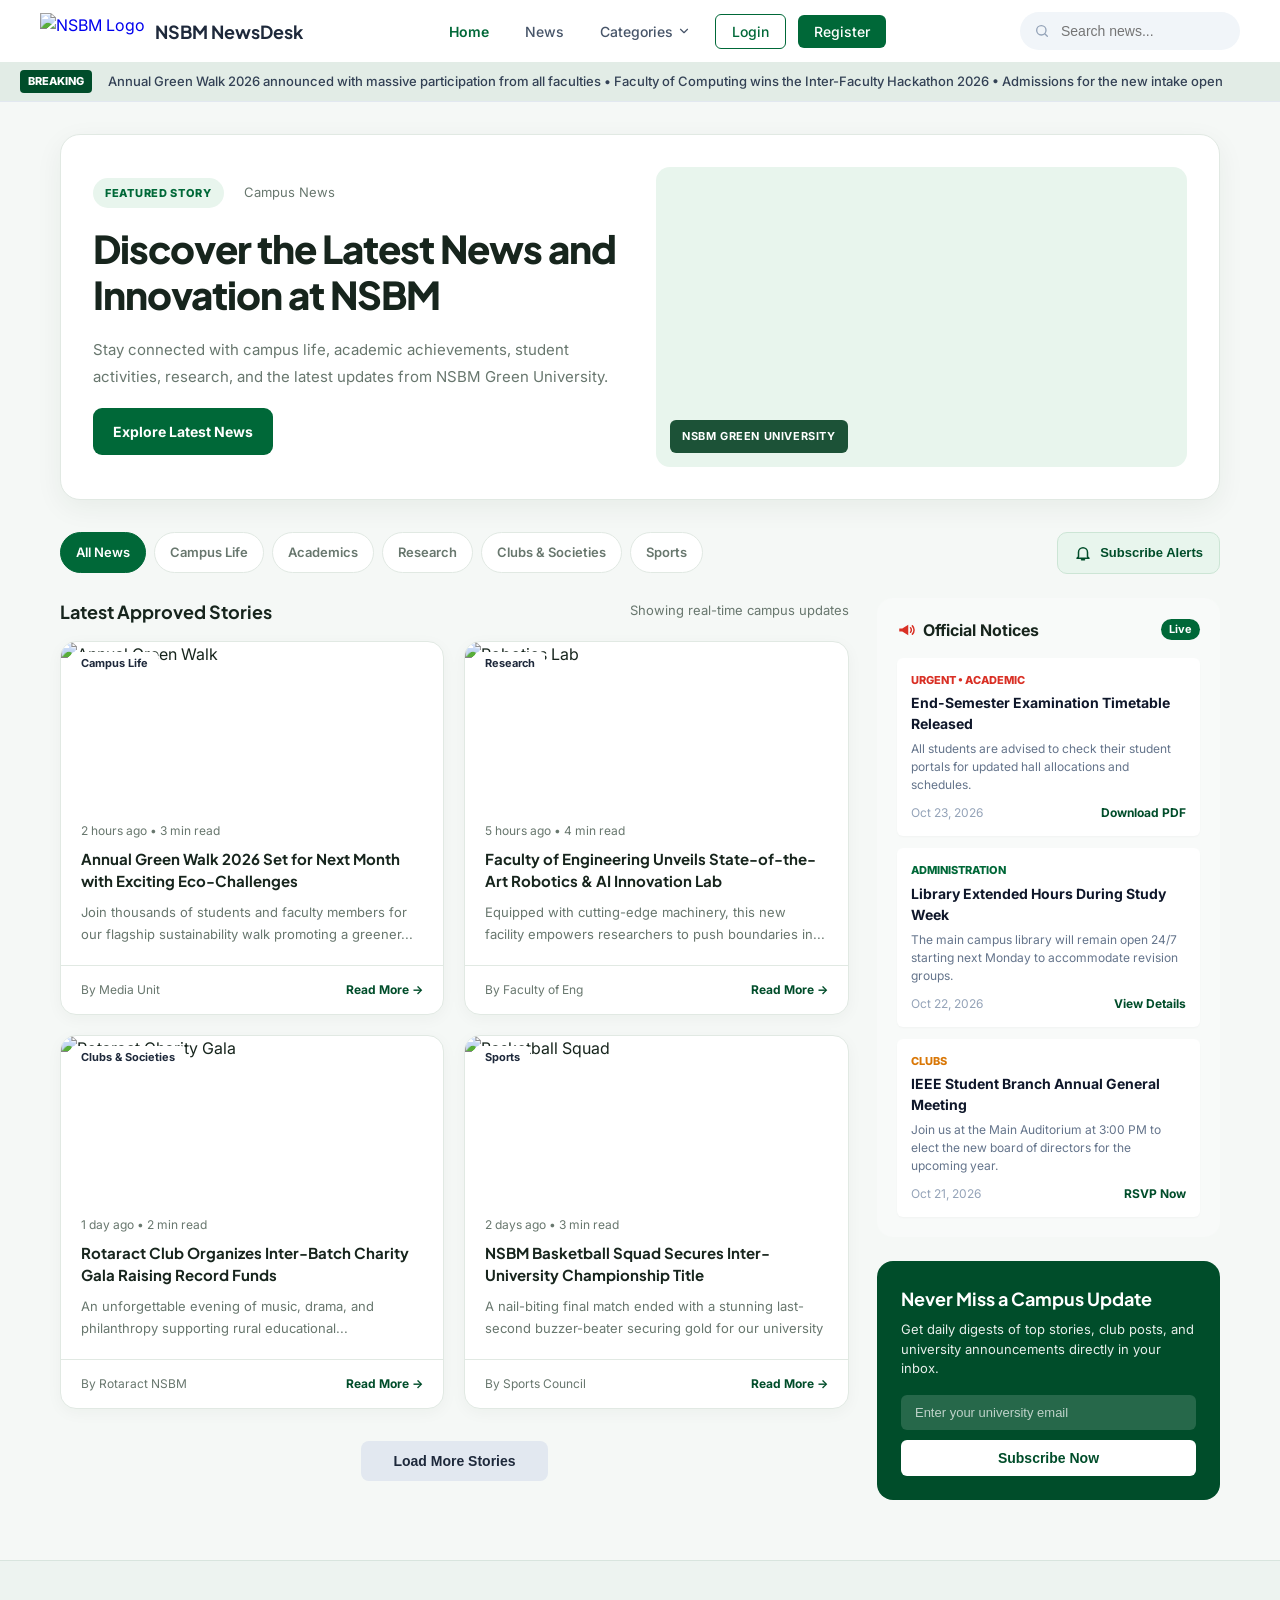
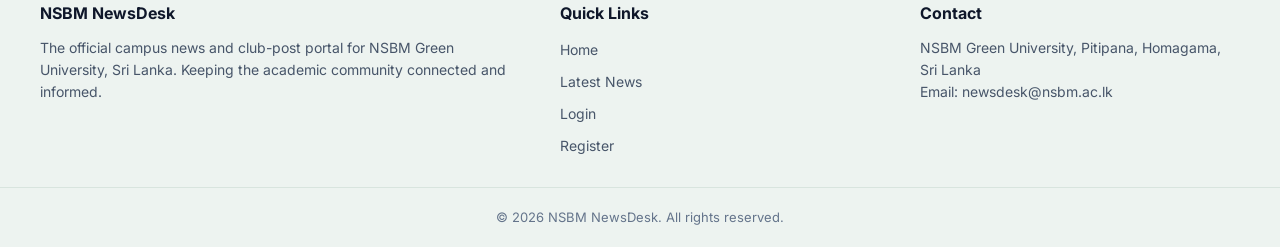
==== commit 9ad3bd8f: "Update homepage and registered page" ====
--- a/index.html
+++ b/index.html
@@ -1,164 +1,372 @@
 <!DOCTYPE html>
 <html lang="en">
+
 <head>
-    <meta charset="UTF-8">
-    <meta name="viewport" content="width=device-width, initial-scale=1.0">
-    <title>My Bookmarks | NSBM NewsDesk</title>
-    <link rel="stylesheet" href="style.css">
+  <meta charset="UTF-8">
+  <meta name="viewport" content="width=device-width, initial-scale=1.0">
+  <title>NSBM NewsDesk - Home</title>
+  <link rel="preconnect" href="https://fonts.googleapis.com">
+  <link rel="preconnect" href="https://fonts.gstatic.com" crossorigin>
+  <link
+    href="https://fonts.googleapis.com/css2?family=Inter:wght@400;500;600;700&family=Plus+Jakarta+Sans:wght@500;600;700;800&display=swap"
+    rel="stylesheet">
+  <link rel="stylesheet" href="index-style.css">
 </head>
+
 <body>
 
-<header class="navbar">
-    <a href="index.html" class="brand">
-    <img src="images/nsbm-logo.png.png"
-         alt="NSBM Green University Logo"
-         class="campus-logo">
-    <span>NSBM NewsDesk</span>
-</a>
-
-    <nav>
-        <a href="#">Home</a>
-        <a href="#">News</a>
-        <a href="#">Submit Article</a>
-        <a href="#" class="active">My Bookmarks</a>
-        <a href="#">My Submissions</a>
-        <a href="#">Admin Dashboard</a>
+  <!-- SVG Icon Sprite -->
+  <svg width="0" height="0" style="position:absolute" aria-hidden="true">
+    <symbol id="i-search" viewBox="0 0 24 24">
+      <circle cx="11" cy="11" r="7" fill="none" stroke="currentColor" stroke-width="2" />
+      <path d="m20 20-3.5-3.5" fill="none" stroke="currentColor" stroke-width="2" stroke-linecap="round" />
+    </symbol>
+    <symbol id="i-user" viewBox="0 0 24 24">
+      <circle cx="12" cy="8" r="4" fill="none" stroke="currentColor" stroke-width="2" />
+      <path d="M4 21c0-4 3.5-6 8-6s8 2 8 6" fill="none" stroke="currentColor" stroke-width="2" stroke-linecap="round" />
+    </symbol>
+    <symbol id="i-arrow" viewBox="0 0 24 24">
+      <path d="M5 12h14M13 6l6 6-6 6" fill="none" stroke="currentColor" stroke-width="2" stroke-linecap="round"
+        stroke-linejoin="round" />
+    </symbol>
+    <symbol id="i-bookmark" viewBox="0 0 24 24">
+      <path d="M6 3h12v18l-6-4-6 4z" fill="none" stroke="currentColor" stroke-width="2" stroke-linejoin="round" />
+    </symbol>
+    <symbol id="i-bell" viewBox="0 0 24 24">
+      <path d="M6 17V11a6 6 0 0 1 12 0v6l2 2H4zM10 21h4" fill="none" stroke="currentColor" stroke-width="2"
+        stroke-linejoin="round" stroke-linecap="round" />
+    </symbol>
+    <symbol id="i-megaphone" viewBox="0 0 24 24">
+      <path d="M3 10v4h4l8 5V5l-8 5z" fill="currentColor" />
+      <path d="M18 9c1.5 1.5 1.5 4.5 0 6M20.5 6.5c3 3 3 8 0 11" fill="none" stroke="currentColor" stroke-width="2"
+        stroke-linecap="round" />
+    </symbol>
+    <symbol id="i-chevron-down" viewBox="0 0 24 24">
+      <path d="m6 9 6 6 6-6" fill="none" stroke="currentColor" stroke-width="2" stroke-linecap="round"
+        stroke-linejoin="round" />
+    </symbol>
+    <symbol id="i-log-in" viewBox="0 0 24 24">
+      <path d="M15 3h4a2 2 0 0 1 2 2v14a2 2 0 0 1-2 2h-4M10 17l5-5-5-5M15 12H3" fill="none" stroke="currentColor"
+        stroke-width="2" stroke-linecap="round" stroke-linejoin="round" />
+    </symbol>
+    <symbol id="i-user-plus" viewBox="0 0 24 24">
+      <path d="M16 21v-2a4 4 0 0 0-4-4H5a4 4 0 0 0-4 4v2" fill="none" stroke="currentColor" stroke-width="2"
+        stroke-linecap="round" />
+      <circle cx="8.5" cy="7" r="4" fill="none" stroke="currentColor" stroke-width="2" />
+      <line x1="20" y1="8" x2="20" y2="14" stroke="currentColor" stroke-width="2" stroke-linecap="round" />
+      <line x1="17" y1="11" x2="23" y2="11" stroke="currentColor" stroke-width="2" stroke-linecap="round" />
+    </symbol>
+  </svg>
+
+  <!-- Header & Navigation Bar -->
+  <header class="site-header">
+    <nav class="navbar">
+      <a href="index.html" class="brand">
+        <img src="images/nsbm-logo.png" alt="NSBM Logo" class="brand-logo">
+        <span class="brand-name">NSBM NewsDesk</span>
+      </a>
+
+      <ul class="nav-links">
+        <li><a href="index.html" class="active">Home</a></li>
+        <li><a href="news.html">News</a></li>
+
+        <!-- Dropdown Categories Menu -->
+        <li class="dropdown">
+          <a href="#" class="dropdown-toggle">
+            Categories
+            <svg class="icon icon-xs">
+              <use href="#i-chevron-down" />
+            </svg>
+          </a>
+          <ul class="dropdown-menu">
+            <li><a href="category-campus.html">Campus Life</a></li>
+            <li><a href="category-academics.html">Academics</a></li>
+            <li><a href="category-research.html">Research</a></li>
+            <li><a href="category-clubs.html">Clubs &amp; Societies</a></li>
+            <li><a href="category-sports.html">Sports</a></li>
+          </ul>
+        </li>
+
+        <!-- Button style links -->
+        <li class="nav-btn-item">
+          <a href="login.html" class="btn btn-outline">Login</a>
+        </li>
+        <li class="nav-btn-item">
+          <a href="register.html" class="btn btn-primary">Register</a>
+        </li>
+      </ul>
+
+
+      <div class="nav-actions">
+        <div class="search-box">
+          <svg class="icon">
+            <use href="#i-search" />
+          </svg>
+          <input type="search" placeholder="Search news..." aria-label="Search news">
+        </div>
+      </div>
+
     </nav>
 
-    <input type="search" id="searchInput" placeholder="Search news...">
-    <button class="profile" aria-label="User Profile">
-  <svg viewBox="0 0 24 24" width="22" height="22" fill="white">
-    <path d="M12 12c2.21 0 4-1.79 4-4s-1.79-4-4-4-4 1.79-4 4 1.79 4 4 4zm0 2c-2.67 0-8 1.34-8 4v2h16v-2c0-2.66-5.33-4-8-4z"/>
-  </svg>
-</button>
-</header>
-
-<div class="breaking">
-    <strong>BREAKING</strong>
-    <marquee>
-        Annual Green Walk 2026 announced with massive participation
-        • Faculty of Computing wins the Inter-Faculty Hackathon 2026
-        • Admissions for the new intake
-    </marquee>
-</div>
-
-<main class="container">
-
-    <div class="page-heading">
-        <div>
-            <p class="eyebrow">▯ SAVED ARTICLES</p>
-            <h2>My Bookmarks</h2>
-        </div>
-
-        <div class="filters">
-            <button class="filter active" data-category="All">All (4)</button>
-            <button class="filter" data-category="Campus Life">Campus Life</button>
-            <button class="filter" data-category="Technology">Technology</button>
-        </div>
+    <!-- Breaking News Ticker -->
+    <div class="breaking-bar">
+      <span class="breaking-badge">BREAKING</span>
+      <p class="breaking-text">Annual Green Walk 2026 announced with massive participation from all faculties &bull;
+        Faculty of Computing wins the Inter-Faculty Hackathon 2026 &bull; Admissions for the new intake open</p>
     </div>
-
-    <section class="article-grid" id="articleGrid">
-
-        <article class="article-card" data-category="Campus Life">
-            <div class="image-wrap">
-                <img src="images/lecturehall.jpg"
-                     alt="University campus">
-                <span class="tag">Campus Life</span>
-                <button class="bookmark" aria-label="Toggle bookmark">▮</button>
-            </div>
-            <div class="content">
-                <p class="meta">Oct 24, 2026 · 4 min read</p>
-                <h3>Annual Green Walk 2026 Announced with Massive Student Participation</h3>
-                <p class="description">Join the largest campus event of the year celebrating sustainability, unity, and student spirit across all faculties at NSBM Green University.</p>
-                <div class="bottom">
-                    <span class="author"><span class="avatar">NT</span> NSBM News Team</span>
-                    <a href="#" class="read">Read →</a>
-                </div>
-            </div>
-        </article>
-
-        <article class="article-card" data-category="Sport">
-            <div class="image-wrap">
-                <img src="images/sport.jpg"
-                     alt="Students working together">
-                <span class="tag tech">Sport</span>
-                <button class="bookmark" aria-label="Toggle bookmark">▮</button>
-            </div>
-            <div class="content">
-                <p class="meta">March 24, 2026 · 4 min read</p>
-                <h3>NSBM Sports Fiesta 2026</h3>
-                <p class="description"><p>Students showcased their sporting talents across 20 sports, celebrating teamwork, unity, and sportsmanship.</p></p>
-                <div class="bottom">
-                    <span class="author"><span class="avatar">ST</span> NSBM Sport Team</span>
-                    <a href="#" class="read">Read →</a>
-                </div>
-            </div>
-        </article>
-
-        <article class="article-card" data-category="Art & Culture">
-            <div class="image-wrap">
-                <img src="images/culture.jpg"
-                     alt="Research symposium"><span class="tag">Art & Culture</span>
-                <button class="bookmark" aria-label="Toggle bookmark">▮</button>
-            </div>
-            <div class="content">
-                <p class="meta">February 11, 2026 · 3 min read</p>
-                <h3>Harithabhinandana 2026 – A Celebration of Culture</h3>
-                <p class="description"><p>NSBM celebrated Sri Lankan culture and creativity through traditional performances, singing, drama, and student talent.</p></p>
-                <div class="bottom">
-                    <span class="author"><span class="avatar">CS</span>NSBM Cultural Society</span>
-                    <a href="#" class="read">Read →</a>
-                </div>
-            </div>
-        </article>
-
-        <article class="article-card" data-category="Technology">
-            <div class="image-wrap">
-                <img src="images/Engineering.jpg"
-                     alt="Engineering technology">
-                <span class="tag tech">Technology</span>
-                <button class="bookmark" aria-label="Toggle bookmark">▮</button>
-            </div>
-            <div class="content">
-                <p class="meta">Oct 13, 2026 · 5 min read</p>
-                <h3><h3>NSBM FIT Programme Introduces Students to Generative AI</h3></h3>
-                <p class="description"><p>NSBM introduced Computing students to Generative AI, Agentic AI, and emerging technologies, exploring their applications in software engineering and future career opportunities.</p></p>
-                <div class="bottom">
-                    <span class="author"><span class="avatar">CT</span> NSBM Computing Team</span>
-                    <a href="#" class="read">Read →</a>
-                </div>
-            </div>
-        </article>
-
+  </header>
+
+  <main class="container">
+
+
+
+    <!-- Hero Featured Story -->
+    <section class="hero-feature">
+      <div class="hero-content">
+        <div class="hero-meta">
+          <span class="badge-featured">FEATURED STORY</span>
+          <span class="date-meta">Campus News</span>
+        </div>
+
+        <h1 class="hero-title">
+          Discover the Latest News and Innovation at NSBM
+        </h1>
+
+        <p class="hero-excerpt">
+          Stay connected with campus life, academic achievements,
+          student activities, research, and the latest updates from
+          NSBM Green University.
+        </p>
+
+        <div class="hero-actions">
+          <a href="news.html" class="btn btn-primary">
+            Explore Latest News
+          </a>
+        </div>
+      </div>
+
+      <div class="hero-image-wrap">
+        <img src="images/hackathon-champions.jpg" alt="Students participating in university activities"
+          onerror="this.style.display='none'">
+        <span class="hero-image-label">NSBM GREEN UNIVERSITY</span>
+      </div>
     </section>
 
-    <p id="noResults" hidden>No articles found.</p>
-</main>
-
-<footer>
-    <div class="footer-grid">
-        <div>
-            <h3>NSBM NewsDesk</h3>
-            <p>The official campus news and club-post portal for NSBM Green University, Sri Lanka. Keeping the academic community connected and informed.</p>
-        </div>
-        <div>
-            <h3>Quick Links</h3>
-            <a href="#">Home</a>
-            <a href="#">Latest News</a>
-            <a href="#">Submit an Article</a>
-            <a href="#">Bookmarks</a>
-        </div>
-        <div>
-            <h3>Contact</h3>
-            <p>NSBM Green University, Pitipana, Homagama, Sri Lanka</p>
-            <p>Email: newsdesk@nsbm.ac.lk</p>
-        </div>
+
+
+    <!-- News Categories -->
+    <section class="filter-row" aria-label="Filter news">
+      <div class="category-tabs">
+        <button type="button" class="cat-btn active">All News</button>
+        <button type="button" class="cat-btn">Campus Life</button>
+        <button type="button" class="cat-btn">Academics</button>
+        <button type="button" class="cat-btn">Research</button>
+        <button type="button" class="cat-btn">Clubs &amp; Societies</button>
+        <button type="button" class="cat-btn">Sports</button>
+      </div>
+
+
+      <button type="button" class="subscribe-btn" id="subscribeAlertsBtn" aria-pressed="false">
+        <svg class="icon">
+          <use href="#i-bell"></use>
+        </svg>
+        <span>Subscribe Alerts</span>
+      </button>
+
+    </section>
+
+
+    <!-- Main Content Area Grid -->
+    <div class="content-grid">
+
+      <!-- Left Column: News Stories -->
+      <section class="stories-section">
+        <div class="section-head">
+          <h2 class="section-title">Latest Approved Stories</h2>
+          <span class="count-meta">Showing real-time campus updates</span>
+        </div>
+
+        <div class="card-grid">
+
+          <!-- Card 1: Campus Life -->
+          <article class="card">
+            <div class="card-image">
+              <img src="images/green-walk.jpg" alt="Annual Green Walk">
+              <span class="tag tag-campus">Campus Life</span>
+            </div>
+            <div class="card-body">
+              <div class="card-meta"><span>2 hours ago</span> &bull; <span>3 min read</span></div>
+              <h3><a href="article-details.html">Annual Green Walk 2026 Set for Next Month with Exciting
+                  Eco-Challenges</a></h3>
+              <p>Join thousands of students and faculty members for our flagship sustainability walk promoting a
+                greener...</p>
+            </div>
+            <div class="card-footer">
+              <span class="author">By Media Unit</span>
+              <a href="article-details.html" class="read-link">Read More &rarr;</a>
+            </div>
+          </article>
+
+          <!-- Card 2: Research -->
+          <article class="card">
+            <div class="card-image">
+              <img src="images/robotics-lab.jpg" alt="Robotics Lab">
+              <span class="tag tag-research">Research</span>
+            </div>
+            <div class="card-body">
+              <div class="card-meta"><span>5 hours ago</span> &bull; <span>4 min read</span></div>
+              <h3><a href="article-details.html">Faculty of Engineering Unveils State-of-the-Art Robotics &amp; AI
+                  Innovation Lab</a></h3>
+              <p>Equipped with cutting-edge machinery, this new facility empowers researchers to push boundaries in...
+              </p>
+            </div>
+            <div class="card-footer">
+              <span class="author">By Faculty of Eng</span>
+              <a href="article-details.html" class="read-link">Read More &rarr;</a>
+            </div>
+          </article>
+
+          <!-- Card 3: Clubs & Societies -->
+          <article class="card">
+            <div class="card-image">
+              <img src="images/rotaract-gala.jpg" alt="Rotaract Charity Gala">
+              <span class="tag tag-clubs">Clubs &amp; Societies</span>
+            </div>
+            <div class="card-body">
+              <div class="card-meta"><span>1 day ago</span> &bull; <span>2 min read</span></div>
+              <h3><a href="article-details.html">Rotaract Club Organizes Inter-Batch Charity Gala Raising Record
+                  Funds</a></h3>
+              <p>An unforgettable evening of music, drama, and philanthropy supporting rural educational...</p>
+            </div>
+            <div class="card-footer">
+              <span class="author">By Rotaract NSBM</span>
+              <a href="article-details.html" class="read-link">Read More &rarr;</a>
+            </div>
+          </article>
+
+          <!-- Card 4: Sports -->
+          <article class="card">
+            <div class="card-image">
+              <img src="images/basketball-champions.jpg" alt="Basketball Squad">
+              <span class="tag tag-sports">Sports</span>
+            </div>
+            <div class="card-body">
+              <div class="card-meta"><span>2 days ago</span> &bull; <span>3 min read</span></div>
+              <h3><a href="article-details.html">NSBM Basketball Squad Secures Inter-University Championship Title</a>
+              </h3>
+              <p>A nail-biting final match ended with a stunning last-second buzzer-beater securing gold for our
+                university</p>
+            </div>
+            <div class="card-footer">
+              <span class="author">By Sports Council</span>
+              <a href="article-details.html" class="read-link">Read More &rarr;</a>
+            </div>
+          </article>
+
+        </div>
+
+        <div class="load-more-wrap">
+          <button type="button" class="btn-load-more">Load More Stories</button>
+        </div>
+
+      </section>
+
+      <!-- Right Column Sidebar -->
+      <aside class="sidebar">
+
+        <!-- Official Notices Panel -->
+        <div class="notices-panel">
+          <div class="panel-head">
+            <h3><svg class="icon icon-red">
+                <use href="#i-megaphone" />
+              </svg> Official Notices</h3>
+            <span class="live-indicator">Live</span>
+          </div>
+
+          <div class="notice-list">
+
+            <div class="notice-card">
+              <div class="notice-meta-tag">URGENT &bull; ACADEMIC</div>
+              <h4>End-Semester Examination Timetable Released</h4>
+              <p>All students are advised to check their student portals for updated hall allocations and schedules.</p>
+              <div class="notice-bottom">
+                <span class="notice-date">Oct 23, 2026</span>
+                <a href="#" class="notice-action">Download PDF</a>
+              </div>
+            </div>
+
+            <div class="notice-card">
+              <div class="notice-meta-tag admin-tag">ADMINISTRATION</div>
+              <h4>Library Extended Hours During Study Week</h4>
+              <p>The main campus library will remain open 24/7 starting next Monday to accommodate revision groups.</p>
+              <div class="notice-bottom">
+                <span class="notice-date">Oct 22, 2026</span>
+                <a href="#" class="notice-action">View Details</a>
+              </div>
+            </div>
+
+            <div class="notice-card">
+              <div class="notice-meta-tag clubs-tag">CLUBS</div>
+              <h4>IEEE Student Branch Annual General Meeting</h4>
+              <p>Join us at the Main Auditorium at 3:00 PM to elect the new board of directors for the upcoming year.
+              </p>
+              <div class="notice-bottom">
+                <span class="notice-date">Oct 21, 2026</span>
+                <a href="#" class="notice-action">RSVP Now</a>
+              </div>
+            </div>
+
+          </div>
+        </div>
+
+        <!-- Email Newsletter Subscribe Card -->
+        <div class="newsletter-card">
+          <h3>Never Miss a Campus Update</h3>
+          <p>Get daily digests of top stories, club posts, and university announcements directly in your inbox.</p>
+          <form class="newsletter-form">
+            <input type="email" placeholder="Enter your university email" required>
+            <button type="submit" class="btn-subscribe-submit">Subscribe Now</button>
+          </form>
+        </div>
+
+      </aside>
+
     </div>
-    <div class="copyright">
-        © 2026 NSBM NewsDesk. All rights reserved.
+  </main>
+
+  <!-- 3-Column Footer -->
+  <footer class="site-footer">
+    <div class="footer-container">
+
+      <div class="footer-col brand-col">
+        <h4>NSBM NewsDesk</h4>
+        <p>The official campus news and club-post portal for NSBM Green University, Sri Lanka. Keeping the academic
+          community connected and informed.</p>
+      </div>
+
+      <div class="footer-col">
+        <h4>Quick Links</h4>
+        <ul>
+          <li><a href="index.html">Home</a></li>
+          <li><a href="news.html">Latest News</a></li>
+          <li><a href="login.html">Login</a></li>
+          <li><a href="register.html">Register</a></li>
+        </ul>
+      </div>
+
+      <div class="footer-col">
+        <h4>Contact</h4>
+        <p>NSBM Green University, Pitipana, Homagama, Sri Lanka</p>
+        <p>Email: <a href="mailto:newsdesk@nsbm.ac.lk">newsdesk@nsbm.ac.lk</a></p>
+      </div>
+
     </div>
-</footer>
-
-<script src="script.js"></script>
+
+    <div class="footer-bottom">
+      &copy; 2026 NSBM NewsDesk. All rights reserved.
+    </div>
+  </footer>
+  <script src="script.js"></script>
 </body>
+
 </html>
--- a/index-style.css
+++ b/index-style.css
@@ -0,0 +1,1234 @@
+:root {
+  --primary: #026838;
+  --primary-dark: #014b28;
+  --primary-light: #e8f4ee;
+  --text-dark: #1e293b;
+  --text-muted: #64748b;
+  --bg-light: #f4f7f5;
+  --bg-white: #ffffff;
+  --border: #e2e8f0;
+  --radius-sm: 6px;
+  --radius-md: 10px;
+  --radius-lg: 16px;
+  --font-sans: 'Inter', system-ui, -apple-system, sans-serif;
+  --font-heading: 'Plus Jakarta Sans', system-ui, -apple-system, sans-serif;
+}
+
+* {
+  margin: 0;
+  padding: 0;
+  box-sizing: border-box;
+}
+
+body {
+  font-family: var(--font-sans);
+  background-color: var(--bg-light);
+  color: var(--text-dark);
+  line-height: 1.5;
+}
+
+.container {
+  max-width: 1240px;
+  margin: 0 auto;
+  padding: 0 20px;
+}
+
+.icon {
+  width: 18px;
+  height: 18px;
+  display: inline-block;
+  vertical-align: middle;
+}
+
+.icon-xs {
+  width: 14px;
+  height: 14px;
+}
+
+.icon-red {
+  color: #d93025;
+}
+
+/* Header & Navbar */
+.site-header {
+  background: var(--bg-white);
+  border-bottom: 1px solid var(--border);
+}
+
+.navbar {
+  max-width: 1240px;
+  margin: 0 auto;
+  padding: 12px 20px;
+  display: flex;
+  align-items: center;
+  justify-content: space-between;
+  gap: 20px;
+}
+
+.brand {
+  display: flex;
+  align-items: center;
+  gap: 10px;
+  text-decoration: none;
+}
+
+.brand-logo {
+  height: 36px;
+  width: auto;
+}
+
+.brand-name {
+  font-family: var(--font-heading);
+  font-weight: 700;
+  font-size: 18px;
+  color: var(--text-dark);
+}
+
+.nav-links {
+  display: flex;
+  list-style: none;
+  gap: 12px;
+  align-items: center;
+}
+
+.nav-links a {
+  text-decoration: none;
+  color: #475569;
+  font-weight: 500;
+  font-size: 14px;
+  padding: 6px 12px;
+  border-radius: var(--radius-sm);
+  transition: all 0.2s ease;
+}
+
+.nav-links a.active, 
+.nav-links a:hover {
+  color: var(--primary);
+  font-weight: 600;
+}
+
+/* Categories Dropdown */
+.dropdown {
+  position: relative;
+}
+
+.dropdown-toggle {
+  display: flex;
+  align-items: center;
+  gap: 4px;
+  cursor: pointer;
+}
+
+.dropdown-menu {
+  position: absolute;
+  top: 100%;
+  left: 0;
+  min-width: 180px;
+  background-color: var(--bg-white);
+  box-shadow: 0 10px 15px -3px rgba(0, 0, 0, 0.1), 0 4px 6px -2px rgba(0, 0, 0, 0.05);
+  border: 1px solid var(--border);
+  border-radius: var(--radius-sm);
+  padding: 6px 0;
+  list-style: none;
+  opacity: 0;
+  visibility: hidden;
+  transform: translateY(8px);
+  transition: all 0.2s ease-in-out;
+  z-index: 100;
+}
+
+.dropdown-menu li a {
+  display: block;
+  padding: 8px 16px;
+  color: var(--text-dark);
+  font-size: 13px;
+  border-radius: 0;
+}
+
+.dropdown-menu li a:hover {
+  background-color: var(--primary-light);
+  color: var(--primary-dark);
+}
+
+/* Reveal dropdown on hover */
+.dropdown:hover .dropdown-menu {
+  opacity: 1;
+  visibility: visible;
+  transform: translateY(0);
+}
+
+/* Nav Link Button Styles */
+.nav-btn-item {
+  display: flex;
+  align-items: center;
+}
+
+.nav-links .btn-outline {
+  border: 1.5px solid var(--primary);
+  color: var(--primary) !important;
+  background: transparent;
+  padding: 6px 16px;
+}
+
+.nav-links .btn-outline:hover {
+  background: var(--primary);
+  color: #ffffff !important;
+}
+
+.nav-links .btn-primary {
+  background: var(--primary);
+  color: #ffffff !important;
+  padding: 6px 16px;
+}
+
+.nav-links .btn-primary:hover {
+  background: var(--primary-dark);
+}
+
+
+/* Search and Profile Alignment */
+.nav-actions {
+  display: flex;
+  align-items: center;
+  justify-content: flex-end;
+  gap: 12px;
+  flex-shrink: 0;
+}
+
+/* Update Search Box Styling */
+.search-box {
+  position: relative;
+  display: flex;
+  align-items: center;
+}
+
+.search-box .icon {
+  position: absolute;
+  left: 14px;
+  color: #94a3b8;
+  width: 16px;
+  height: 16px;
+  pointer-events: none;
+}
+
+.search-box input {
+  padding: 10px 18px 10px 40px;
+  background-color: #f1f5f9;
+  border: 1px solid transparent;
+  border-radius: 24px;
+  font-size: 14px;
+  outline: none;
+  width: 220px;
+  color: var(--text-dark);
+  transition: all 0.2s ease;
+}
+
+.search-box input:focus {
+  background-color: #ffffff;
+  border-color: var(--border);
+  box-shadow: 0 0 0 3px rgba(2, 104, 56, 0.1);
+}
+
+/* Update Green Circular Profile Avatar Button */
+.avatar-badge {
+  width: 40px;
+  height: 40px;
+  border-radius: 50%;
+  background-color: var(--primary);
+  color: #ffffff;
+  display: flex;
+  align-items: center;
+  justify-content: center;
+  text-decoration: none;
+  flex-shrink: 0;
+  transition: background-color 0.2s ease, transform 0.1s ease;
+}
+
+.avatar-badge:hover {
+  background-color: var(--primary-dark);
+  transform: scale(1.05);
+}
+
+.avatar-badge .icon {
+  width: 20px;
+  height: 20px;
+}
+
+/* Breaking Bar */
+.breaking-bar {
+  background: #e2ece6;
+  padding: 8px 20px;
+  display: flex;
+  align-items: center;
+  gap: 16px;
+  font-size: 13px;
+}
+
+.breaking-badge {
+  background: var(--primary-dark);
+  color: #ffffff;
+  font-weight: 800;
+  font-size: 11px;
+  padding: 3px 8px;
+  border-radius: 4px;
+}
+
+.breaking-text {
+  color: #334155;
+  font-weight: 500;
+}
+
+/* Hero Feature */
+.hero-feature {
+  background: var(--bg-white);
+  border-radius: var(--radius-lg);
+  padding: 28px;
+  margin-top: 24px;
+  display: grid;
+  grid-template-columns: 1.1fr 1fr;
+  gap: 28px;
+  align-items: center;
+  box-shadow: 0 1px 3px rgba(0,0,0,0.05);
+}
+
+.badge-featured {
+  background: var(--primary);
+  color: #ffffff;
+  font-weight: 800;
+  font-size: 11px;
+  padding: 4px 10px;
+  border-radius: 20px;
+}
+
+.date-meta {
+  font-size: 13px;
+  color: var(--text-muted);
+  margin-left: 8px;
+}
+
+.hero-title {
+  font-family: var(--font-heading);
+  font-size: 24px;
+  font-weight: 800;
+  line-height: 1.3;
+  margin: 12px 0;
+  color: #0f172a;
+}
+
+.hero-excerpt {
+  color: #475569;
+  font-size: 14px;
+  line-height: 1.6;
+  margin-bottom: 20px;
+}
+
+.hero-actions {
+  display: flex;
+  gap: 12px;
+}
+
+.btn {
+  display: inline-flex;
+  align-items: center;
+  gap: 8px;
+  padding: 10px 20px;
+  border-radius: 8px;
+  font-weight: 600;
+  font-size: 14px;
+  text-decoration: none;
+  border: none;
+  cursor: pointer;
+}
+
+.btn-primary {
+  background: var(--primary-dark);
+  color: #ffffff;
+}
+
+.btn-secondary {
+  background: #e2e8f0;
+  color: var(--text-dark);
+}
+
+.hero-image-wrap {
+  border-radius: var(--radius-md);
+  overflow: hidden;
+  height: 280px;
+}
+
+.hero-image-wrap img {
+  width: 100%;
+  height: 100%;
+  object-fit: cover;
+}
+
+/* Filter Row */
+.filter-row {
+  display: flex;
+  justify-content: space-between;
+  align-items: center;
+  margin: 28px 0 20px;
+}
+
+.category-tabs {
+  display: flex;
+  gap: 8px;
+  flex-wrap: wrap;
+}
+
+.cat-btn {
+  background: #e2e8f0;
+  border: none;
+  padding: 8px 18px;
+  border-radius: 20px;
+  font-weight: 600;
+  font-size: 13px;
+  color: #334155;
+  cursor: pointer;
+}
+
+.cat-btn.active, .cat-btn:hover {
+  background: var(--primary-dark);
+  color: #ffffff;
+}
+
+.subscribe-btn {
+  background: var(--primary-dark);
+  color: #ffffff;
+  border: none;
+  padding: 8px 18px;
+  border-radius: 20px;
+  font-weight: 600;
+  font-size: 13px;
+  cursor: pointer;
+  display: flex;
+  align-items: center;
+  gap: 6px;
+}
+
+/* Content Grid */
+.content-grid {
+  display: grid;
+  grid-template-columns: 2.3fr 1fr;
+  gap: 28px;
+}
+
+.section-head {
+  display: flex;
+  justify-content: space-between;
+  align-items: center;
+  margin-bottom: 16px;
+}
+
+.section-title {
+  font-family: var(--font-heading);
+  font-size: 18px;
+  font-weight: 700;
+}
+
+.count-meta {
+  font-size: 13px;
+  color: var(--text-muted);
+}
+
+.card-grid {
+  display: grid;
+  grid-template-columns: repeat(2, 1fr);
+  gap: 20px;
+}
+
+.card {
+  background: var(--bg-white);
+  border-radius: var(--radius-md);
+  overflow: hidden;
+  box-shadow: 0 1px 3px rgba(0,0,0,0.05);
+  display: flex;
+  flex-direction: column;
+}
+
+.card-image {
+  position: relative;
+  height: 160px;
+}
+
+.card-image img {
+  width: 100%;
+  height: 100%;
+  object-fit: cover;
+}
+
+.tag {
+  position: absolute;
+  top: 10px;
+  left: 10px;
+  font-size: 11px;
+  font-weight: 700;
+  padding: 3px 10px;
+  border-radius: 4px;
+  color: #ffffff;
+  background: var(--bg-white);
+}
+
+.tag-campus { color: var(--text-dark); }
+.tag-research { color: var(--text-dark); }
+.tag-clubs { color: var(--text-dark); }
+.tag-sports { color: var(--text-dark); }
+
+.card-body {
+  padding: 16px;
+  flex: 1;
+}
+
+.card-meta {
+  font-size: 12px;
+  color: var(--text-muted);
+  margin-bottom: 8px;
+}
+
+.card-body h3 {
+  font-family: var(--font-heading);
+  font-size: 15px;
+  font-weight: 700;
+  line-height: 1.35;
+  margin-bottom: 8px;
+}
+
+.card-body h3 a {
+  text-decoration: none;
+  color: var(--text-dark);
+}
+
+.card-body p {
+  font-size: 13px;
+  color: #64748b;
+  line-height: 1.5;
+}
+
+.card-footer {
+  padding: 12px 16px;
+  border-top: 1px solid #f1f5f9;
+  display: flex;
+  justify-content: space-between;
+  align-items: center;
+  font-size: 12px;
+}
+
+.author {
+  color: var(--text-muted);
+}
+
+.read-link {
+  color: var(--primary-dark);
+  font-weight: 700;
+  text-decoration: none;
+}
+
+.load-more-wrap {
+  text-align: center;
+  margin-top: 32px;
+}
+
+.btn-load-more {
+  background: #e2e8f0;
+  border: none;
+  padding: 12px 32px;
+  border-radius: 8px;
+  font-weight: 600;
+  font-size: 14px;
+  color: var(--text-dark);
+  cursor: pointer;
+}
+
+/* Sidebar & Notices */
+.notices-panel {
+  background: #f8faf9;
+  padding: 20px;
+  border-radius: var(--radius-lg);
+  margin-bottom: 24px;
+}
+
+.panel-head {
+  display: flex;
+  justify-content: space-between;
+  align-items: center;
+  margin-bottom: 16px;
+}
+
+.panel-head h3 {
+  font-size: 16px;
+  display: flex;
+  align-items: center;
+  gap: 8px;
+}
+
+.live-indicator {
+  background: var(--primary);
+  color: #ffffff;
+  font-size: 11px;
+  font-weight: 700;
+  padding: 2px 8px;
+  border-radius: 12px;
+}
+
+.notice-list {
+  display: flex;
+  flex-direction: column;
+  gap: 12px;
+}
+
+.notice-card {
+  background: #ffffff;
+  padding: 14px;
+  border-radius: var(--radius-sm);
+  box-shadow: 0 1px 2px rgba(0,0,0,0.03);
+}
+
+.notice-meta-tag {
+  font-size: 11px;
+  font-weight: 800;
+  color: #d93025;
+  margin-bottom: 4px;
+}
+
+.admin-tag { color: var(--primary); }
+.clubs-tag { color: #d97706; }
+
+.notice-card h4 {
+  font-size: 14px;
+  font-weight: 700;
+  margin-bottom: 6px;
+  color: #0f172a;
+}
+
+.notice-card p {
+  font-size: 12px;
+  color: #64748b;
+  margin-bottom: 10px;
+}
+
+.notice-bottom {
+  display: flex;
+  justify-content: space-between;
+  align-items: center;
+  font-size: 12px;
+}
+
+.notice-date {
+  color: #94a3b8;
+}
+
+.notice-action {
+  color: var(--primary-dark);
+  font-weight: 700;
+  text-decoration: none;
+}
+
+/* Newsletter CTA */
+.newsletter-card {
+  background: var(--primary-dark);
+  color: #ffffff;
+  padding: 24px;
+  border-radius: var(--radius-lg);
+}
+
+.newsletter-card h3 {
+  font-size: 18px;
+  margin-bottom: 8px;
+  font-family: var(--font-heading);
+}
+
+.newsletter-card p {
+  font-size: 13px;
+  opacity: 0.9;
+  line-height: 1.5;
+  margin-bottom: 16px;
+}
+
+.newsletter-form input {
+  width: 100%;
+  padding: 10px 14px;
+  border-radius: 6px;
+  border: none;
+  font-size: 13px;
+  margin-bottom: 10px;
+  outline: none;
+  background: rgba(255,255,255,0.15);
+  color: #ffffff;
+}
+
+.newsletter-form input::placeholder {
+  color: rgba(255,255,255,0.7);
+}
+
+.btn-subscribe-submit {
+  width: 100%;
+  background: #ffffff;
+  color: var(--primary-dark);
+  border: none;
+  padding: 10px;
+  border-radius: 6px;
+  font-weight: 700;
+  font-size: 14px;
+  cursor: pointer;
+}
+
+/* Footer */
+.site-footer {
+  background: #edf3f0;
+  padding: 40px 0 20px;
+  margin-top: 60px;
+  border-top: 1px solid #d8e4de;
+}
+
+.footer-container {
+  max-width: 1240px;
+  margin: 0 auto;
+  padding: 0 20px 30px;
+  display: grid;
+  grid-template-columns: 1.5fr 1fr 1fr;
+  gap: 40px;
+}
+
+.footer-col h4 {
+  font-size: 16px;
+  font-weight: 700;
+  margin-bottom: 12px;
+  color: #0f172a;
+}
+
+.footer-col p {
+  font-size: 14px;
+  color: #475569;
+  line-height: 1.6;
+}
+
+.footer-col ul {
+  list-style: none;
+  display: flex;
+  flex-direction: column;
+  gap: 8px;
+}
+
+.footer-col ul a, .footer-col a {
+  color: #475569;
+  text-decoration: none;
+  font-size: 14px;
+}
+
+.footer-bottom {
+  text-align: center;
+  border-top: 1px solid #d8e4de;
+  padding-top: 20px;
+  font-size: 13px;
+  color: #64748b;
+}
+
+/* Responsive */
+@media (max-width: 900px) {
+  .hero-feature, .content-grid, .footer-container {
+    grid-template-columns: 1fr;
+  }
+}
+
+
+/* =========================================
+   NSBM NEWSDESK - HOMEPAGE ENHANCEMENTS
+   ========================================= */
+
+:root {
+  --primary: #006838;
+  --primary-dark: #004d2a;
+  --primary-light: #e8f5ed;
+  --page-bg: #f5f8f6;
+  --card-bg: #ffffff;
+  --text-main: #17251d;
+  --text-muted: #68776e;
+  --border-color: #e1e9e3;
+  --card-radius: 16px;
+}
+
+/* Page background */
+body {
+  background: var(--page-bg);
+  color: var(--text-main);
+}
+
+/* Main container */
+.container {
+  width: min(1200px, calc(100% - 40px));
+  margin-inline: auto;
+}
+
+/* Featured story */
+.hero-feature {
+  display: grid;
+  grid-template-columns: 1.05fr 0.95fr;
+  align-items: stretch;
+  gap: 32px;
+  margin: 36px 0;
+  padding: 34px;
+  background: var(--card-bg);
+  border: 1px solid var(--border-color);
+  border-radius: 22px;
+  box-shadow: 0 10px 35px rgba(20, 60, 35, 0.06);
+  overflow: hidden;
+}
+
+.hero-content {
+  display: flex;
+  flex-direction: column;
+  justify-content: center;
+  align-items: flex-start;
+  gap: 20px;
+  min-width: 0;
+}
+
+.hero-title {
+  font-family: "Plus Jakarta Sans", sans-serif;
+  font-size: clamp(28px, 3.2vw, 43px);
+  line-height: 1.2;
+  letter-spacing: -1.2px;
+  font-weight: 800;
+  margin: 0;
+}
+
+.hero-excerpt {
+  color: var(--text-muted);
+  font-size: 16px;
+  line-height: 1.8;
+  margin: 0;
+}
+
+.hero-image-wrap {
+  position: relative;
+  min-height: 340px;
+  overflow: hidden;
+  border-radius: 16px;
+  background: #e4eee7;
+}
+
+.hero-image-wrap img {
+  width: 100%;
+  height: 100%;
+  min-height: 340px;
+  display: block;
+  object-fit: cover;
+  transition: transform 0.5s ease;
+}
+
+.hero-image-wrap:hover img {
+  transform: scale(1.04);
+}
+
+.hero-image-label {
+  position: absolute;
+  bottom: 16px;
+  left: 16px;
+  padding: 9px 13px;
+  color: white;
+  background: rgba(0, 55, 29, 0.88);
+  border-radius: 6px;
+  font-size: 11px;
+  font-weight: 700;
+  letter-spacing: 1px;
+}
+
+.hero-meta {
+  display: flex;
+  flex-wrap: wrap;
+  align-items: center;
+  gap: 12px;
+}
+
+.badge-featured {
+  background: var(--primary-light);
+  color: var(--primary-dark);
+  border-radius: 50px;
+  padding: 8px 12px;
+  font-size: 11px;
+  font-weight: 800;
+  letter-spacing: 0.7px;
+}
+
+/* Buttons */
+.btn,
+.subscribe-btn,
+.cat-btn {
+  transition: background 0.2s ease,
+              color 0.2s ease,
+              border-color 0.2s ease,
+              transform 0.2s ease;
+}
+
+.btn-primary {
+  background: var(--primary);
+  border-color: var(--primary);
+  color: white;
+}
+
+.btn-primary:hover {
+  background: var(--primary-dark);
+  transform: translateY(-2px);
+}
+
+.btn-secondary:hover {
+  background: var(--primary-light);
+  color: var(--primary-dark);
+}
+
+.hero-actions {
+  display: flex;
+  flex-wrap: wrap;
+  gap: 12px;
+}
+
+/* Category filter */
+.filter-row {
+  display: flex;
+  justify-content: space-between;
+  align-items: center;
+  flex-wrap: wrap;
+  gap: 16px;
+  margin: 32px 0 24px;
+}
+
+.category-tabs {
+  display: flex;
+  flex-wrap: wrap;
+  gap: 8px;
+}
+
+.cat-btn {
+  padding: 10px 15px;
+  border: 1px solid var(--border-color);
+  border-radius: 50px;
+  background: white;
+  color: var(--text-muted);
+  font: inherit;
+  font-size: 13px;
+  font-weight: 600;
+  cursor: pointer;
+}
+
+.cat-btn:hover,
+.cat-btn.active {
+  background: var(--primary);
+  color: white;
+  border-color: var(--primary);
+}
+
+.subscribe-btn {
+  display: inline-flex;
+  align-items: center;
+  justify-content: center;
+  gap: 8px;
+  padding: 11px 16px;
+  background: var(--primary-light);
+  border: 1px solid #cce5d5;
+  border-radius: 10px;
+  color: var(--primary-dark);
+  font-weight: 700;
+  cursor: pointer;
+}
+
+/* News cards */
+.card {
+  background: white;
+  border: 1px solid var(--border-color);
+  border-radius: var(--card-radius);
+  overflow: hidden;
+  box-shadow: 0 4px 16px rgba(20, 60, 35, 0.04);
+  transition: transform 0.25s ease,
+              box-shadow 0.25s ease;
+}
+
+.card:hover {
+  transform: translateY(-5px);
+  box-shadow: 0 14px 30px rgba(20, 60, 35, 0.10);
+}
+
+.card-image {
+  overflow: hidden;
+}
+
+.card-image img {
+  display: block;
+  width: 100%;
+  object-fit: cover;
+  transition: transform 0.4s ease;
+}
+
+.card:hover .card-image img {
+  transform: scale(1.04);
+}
+
+.card-body {
+  padding: 20px;
+}
+
+.card-body h3 {
+  line-height: 1.5;
+}
+
+.card-body h3 a {
+  color: var(--text-main);
+  text-decoration: none;
+}
+
+.card-body h3 a:hover {
+  color: var(--primary);
+}
+
+.card-body p {
+  color: var(--text-muted);
+  line-height: 1.7;
+}
+
+.card-footer {
+  padding: 15px 20px;
+  border-top: 1px solid var(--border-color);
+}
+
+/* Keyboard accessibility */
+a:focus-visible,
+button:focus-visible,
+input:focus-visible {
+  outline: 3px solid #64bd8a;
+  outline-offset: 3px;
+}
+
+/* Tablet */
+@media (max-width: 900px) {
+  .hero-feature {
+    grid-template-columns: 1fr;
+    padding: 24px;
+  }
+
+  .hero-image-wrap,
+  .hero-image-wrap img {
+    min-height: 280px;
+  }
+
+  .filter-row {
+    align-items: flex-start;
+    flex-direction: column;
+  }
+}
+
+/* Mobile */
+@media (max-width: 600px) {
+  .container {
+    width: calc(100% - 24px);
+  }
+
+  .hero-feature {
+    padding: 18px;
+    gap: 22px;
+    margin: 22px 0;
+    border-radius: 16px;
+  }
+
+  .hero-title {
+    font-size: 29px;
+    letter-spacing: -0.7px;
+  }
+
+  .hero-excerpt {
+    font-size: 14px;
+  }
+
+  .hero-image-wrap,
+  .hero-image-wrap img {
+    min-height: 220px;
+  }
+
+  .hero-actions {
+    width: 100%;
+  }
+
+  .hero-actions .btn {
+    flex: 1;
+    justify-content: center;
+  }
+
+  .category-tabs {
+    width: 100%;
+  }
+
+  .cat-btn {
+    font-size: 12px;
+    padding: 9px 12px;
+  }
+
+  .subscribe-btn {
+    width: 100%;
+  }
+}
+
+@media (prefers-reduced-motion: reduce) {
+  *,
+  *::before,
+  *::after {
+    scroll-behavior: auto !important;
+    animation-duration: 0.01ms !important;
+    transition-duration: 0.01ms !important;
+  }
+}
+
+
+/* ===== NSBM NewsDesk Featured Story ===== */
+
+.hero-feature {
+  display: grid;
+  grid-template-columns: 1fr 1fr;
+  align-items: center;
+  gap: 32px;
+  margin: 32px 0;
+  padding: 32px;
+  background: #ffffff;
+  border: 1px solid #e1e9e3;
+  border-radius: 20px;
+  box-shadow: 0 8px 28px rgba(0, 50, 25, 0.06);
+}
+
+.hero-content {
+  display: flex;
+  flex-direction: column;
+  align-items: flex-start;
+  gap: 18px;
+}
+
+.hero-meta {
+  display: flex;
+  align-items: center;
+  flex-wrap: wrap;
+  gap: 12px;
+}
+
+.badge-featured {
+  display: inline-block;
+  padding: 7px 12px;
+  color: #006838;
+  background: #e8f5ed;
+  border-radius: 50px;
+  font-size: 11px;
+  font-weight: 800;
+  letter-spacing: 0.7px;
+}
+
+.date-meta {
+  color: #68776e;
+  font-size: 13px;
+}
+
+.hero-title {
+  margin: 0;
+  color: #17251d;
+  font-size: clamp(28px, 3vw, 42px);
+  font-weight: 800;
+  line-height: 1.2;
+  letter-spacing: -1px;
+}
+
+.hero-excerpt {
+  margin: 0;
+  color: #68776e;
+  font-size: 15px;
+  line-height: 1.8;
+}
+
+.hero-actions {
+  display: flex;
+  flex-wrap: wrap;
+  gap: 12px;
+}
+
+.hero-actions .btn-primary {
+  display: inline-flex;
+  align-items: center;
+  justify-content: center;
+  padding: 13px 20px;
+  color: #ffffff;
+  background: #006838;
+  border-radius: 9px;
+  text-decoration: none;
+  font-size: 14px;
+  font-weight: 700;
+  transition: background 0.2s, transform 0.2s;
+}
+
+.hero-actions .btn-primary:hover {
+  background: #004d2a;
+  transform: translateY(-2px);
+}
+
+.hero-image-wrap {
+  position: relative;
+  min-height: 300px;
+  overflow: hidden;
+  background: #e8f5ed;
+  border-radius: 14px;
+}
+
+.hero-image-wrap img {
+  display: block;
+  width: 100%;
+  height: 100%;
+  min-height: 300px;
+  object-fit: cover;
+}
+
+.hero-image-label {
+  position: absolute;
+  bottom: 14px;
+  left: 14px;
+  padding: 8px 12px;
+  color: #ffffff;
+  background: rgba(0, 60, 30, 0.88);
+  border-radius: 6px;
+  font-size: 11px;
+  font-weight: 700;
+  letter-spacing: 0.6px;
+}
+
+@media (max-width: 768px) {
+  .hero-feature {
+    grid-template-columns: 1fr;
+    padding: 20px;
+    gap: 24px;
+  }
+
+  .hero-title {
+    font-size: 30px;
+  }
+
+  .hero-image-wrap,
+  .hero-image-wrap img {
+    min-height: 220px;
+  }
+}
+
+
+.search-no-results {
+  padding: 20px;
+  margin: 20px 0;
+  text-align: center;
+  color: #64748b;
+  background: #f4f7f5;
+  border-radius: 10px;
+  font-weight: 600;
+}
+
+
+.subscribe-btn.alerts-enabled {
+  background-color: #e8f4ee;
+  color: #026838;
+  border: 1px solid #026838;
+  cursor: pointer;
+}
+
+.subscribe-btn.alerts-enabled span {
+  font-weight: 600;
+}
+
+
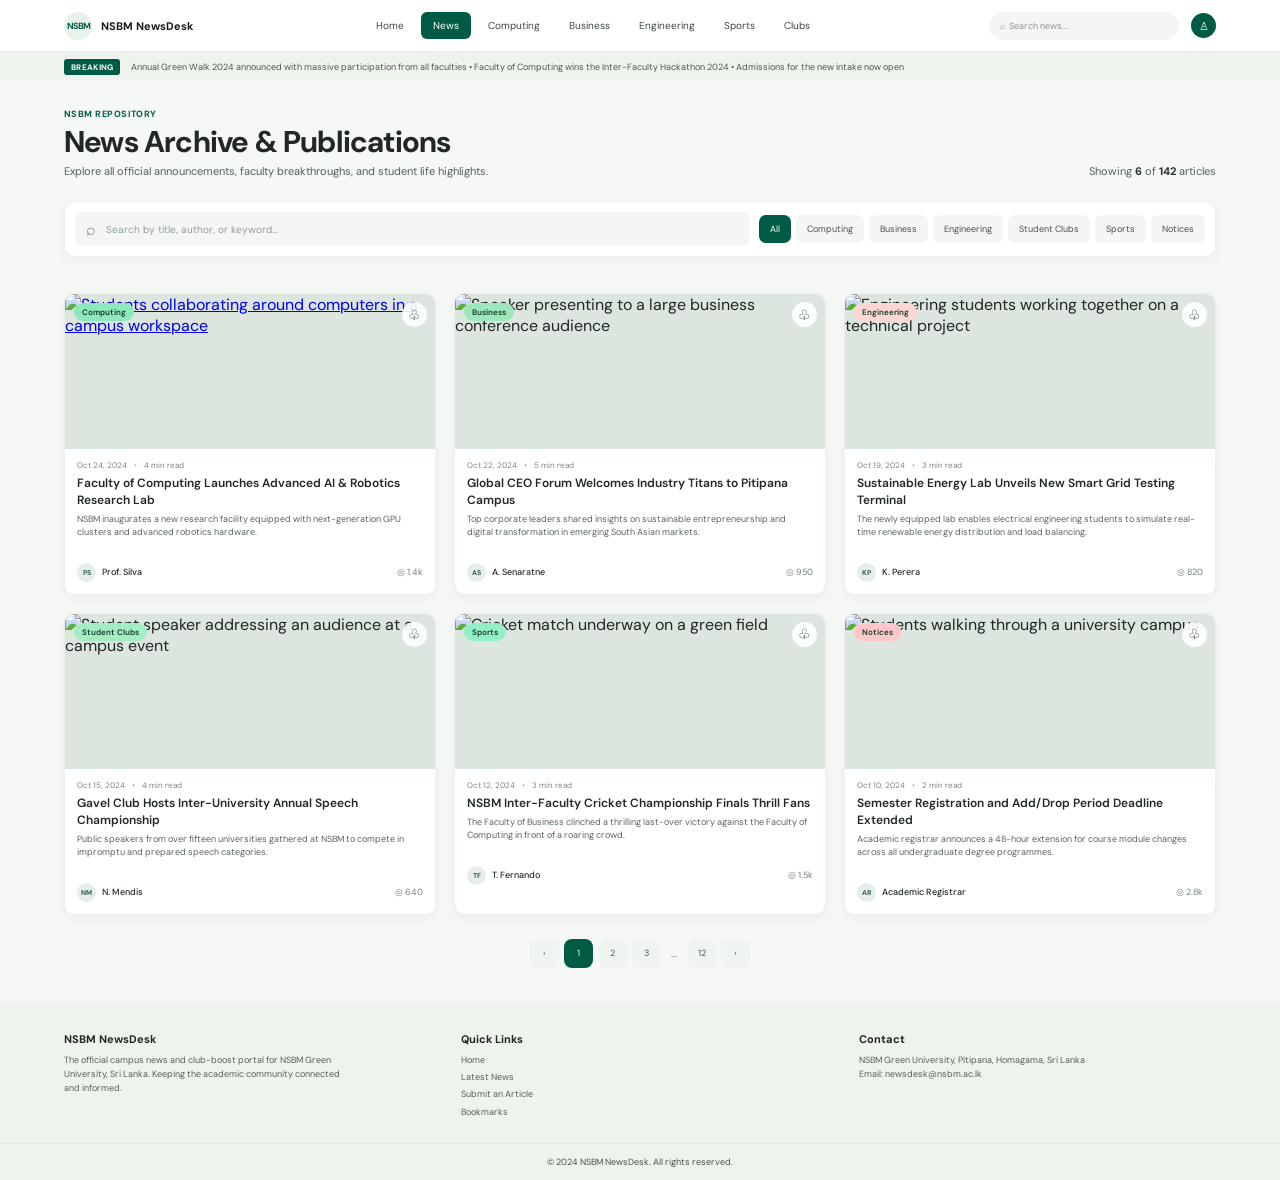
==== commit f8ecac9d: "Merge 350f3b1ce875454db8033d3382d91fbd4b56227a into 8e618de09178dd78f8cba5caac486c60ccd8294a" ====
--- a/index.html
+++ b/index.html
@@ -1,372 +1,550 @@
 <!DOCTYPE html>
 <html lang="en">
-
 <head>
   <meta charset="UTF-8">
   <meta name="viewport" content="width=device-width, initial-scale=1.0">
-  <title>NSBM NewsDesk - Home</title>
+  <meta name="theme-color" content="#f5f8f4">
+  <title>NSBM NewsDesk — News Archive &amp; Publications</title>
   <link rel="preconnect" href="https://fonts.googleapis.com">
   <link rel="preconnect" href="https://fonts.gstatic.com" crossorigin>
-  <link
-    href="https://fonts.googleapis.com/css2?family=Inter:wght@400;500;600;700&family=Plus+Jakarta+Sans:wght@500;600;700;800&display=swap"
-    rel="stylesheet">
-  <link rel="stylesheet" href="index-style.css">
+  <link href="https://fonts.googleapis.com/css2?family=DM+Sans:wght@400;500;600;700&display=swap" rel="stylesheet">
+  <style>
+    :root {
+      color-scheme: light;
+      --green: #005b45;
+      --green-dark: #004d3b;
+      --ink: #202724;
+      --muted: #69736e;
+      --surface: #fff;
+      --page: #f5f8f4;
+      --line: #e8eeea;
+      font-family: "DM Sans", Arial, sans-serif;
+      color: var(--ink);
+      background: var(--page);
+    }
+
+    * { box-sizing: border-box; }
+    body { margin: 0; min-width: 320px; }
+    button, input { font: inherit; }
+    button { cursor: pointer; }
+
+    .site-header {
+      height: 52px;
+      display: flex;
+      align-items: center;
+      gap: 30px;
+      padding: 0 24px;
+      background: #fff;
+      border-bottom: 1px solid var(--line);
+    }
+
+    .brand {
+      display: flex;
+      align-items: center;
+      gap: 9px;
+      min-width: 133px;
+      color: #141a17;
+      font-size: 11px;
+      font-weight: 700;
+      text-decoration: none;
+      white-space: nowrap;
+    }
+
+    .brand-mark {
+      width: 28px;
+      height: 28px;
+      display: grid;
+      place-items: center;
+      border-radius: 50%;
+      background: #e8f2eb;
+      color: var(--green);
+      font-size: 9px;
+      font-weight: 700;
+      letter-spacing: -1px;
+    }
+
+    .nav-links {
+      display: flex;
+      align-items: center;
+      justify-content: center;
+      gap: 5px;
+      flex: 1;
+    }
+
+    .nav-links a {
+      padding: 7px 12px;
+      border-radius: 6px;
+      color: #3e4843;
+      font-size: 10px;
+      text-decoration: none;
+      white-space: nowrap;
+    }
+
+    .nav-links a.active { background: var(--green); color: #fff; }
+    .header-actions { display: flex; align-items: center; gap: 12px; }
+    .top-search {
+      width: 190px;
+      padding: 8px 11px;
+      border: 0;
+      border-radius: 20px;
+      outline: none;
+      background: #f3f6f3;
+      color: var(--ink);
+      font-size: 9px;
+    }
+
+    .top-search::placeholder { color: #8c9690; }
+    .profile {
+      width: 25px;
+      height: 25px;
+      display: grid;
+      place-items: center;
+      border: 0;
+      border-radius: 50%;
+      background: var(--green);
+      color: #fff;
+      font-size: 11px;
+    }
+
+    .breaking {
+      min-height: 29px;
+      display: flex;
+      align-items: center;
+      gap: 11px;
+      overflow: hidden;
+      padding: 0 24px;
+      background: #eef3ed;
+      color: #4d5751;
+      font-size: 9px;
+      white-space: nowrap;
+    }
+
+    .breaking strong {
+      padding: 3px 7px;
+      border-radius: 3px;
+      background: var(--green);
+      color: #fff;
+      font-size: 8px;
+      letter-spacing: .3px;
+    }
+
+    main { max-width: 1200px; min-height: 725px; margin: 0 auto; padding: 27px 24px 35px; }
+    .eyebrow { margin: 0 0 4px; color: var(--green); font-size: 9px; font-weight: 700; letter-spacing: .45px; }
+    .intro { display: flex; align-items: end; justify-content: space-between; gap: 20px; }
+    h1 { margin: 0; font-size: clamp(23px, 3vw, 30px); letter-spacing: -.8px; line-height: 1.18; }
+    .intro p { margin: 5px 0 0; color: #52605a; font-size: 11px; }
+    .result-count { margin: 0 0 2px; color: #59645e; font-size: 9px; white-space: nowrap; }
+    .result-count strong { color: #29332e; }
+
+    .toolbar {
+      display: flex;
+      align-items: center;
+      gap: 9px;
+      margin: 23px 0 36px;
+      padding: 10px;
+      border: 1px solid #edf1ee;
+      border-radius: 11px;
+      background: var(--surface);
+      box-shadow: 0 4px 14px rgb(29 56 42 / 4%);
+    }
+
+    .search-wrap { position: relative; flex: 1; min-width: 150px; }
+    .search-wrap span { position: absolute; top: 50%; left: 11px; color: #75817a; transform: translateY(-50%); }
+    .archive-search {
+      width: 100%;
+      height: 34px;
+      padding: 0 12px 0 31px;
+      border: 0;
+      border-radius: 7px;
+      outline: none;
+      background: #f3f6f3;
+      color: var(--ink);
+      font-size: 10px;
+    }
+    .archive-search::placeholder { color: #929d96; }
+    .filters { display: flex; align-items: center; gap: 5px; }
+    .filter {
+      display: inline-block;
+      padding: 8px 11px;
+      border: 0;
+      border-radius: 7px;
+      background: #f3f6f3;
+      color: #47524c;
+      font-size: 9px;
+      text-decoration: none;
+      white-space: nowrap;
+    }
+    .filter.active { background: var(--green); color: #fff; }
+
+    .news-grid { display: grid; grid-template-columns: repeat(3, minmax(0, 1fr)); gap: 18px; }
+    .news-card {
+      overflow: hidden;
+      border: 1px solid #edf1ee;
+      border-radius: 10px;
+      background: var(--surface);
+      box-shadow: 0 4px 12px rgb(32 56 42 / 5%);
+    }
+
+    .card-image { position: relative; height: 155px; overflow: hidden; background: #dce6df; }
+    .card-image img { width: 100%; height: 100%; display: block; object-fit: cover; transition: transform .25s ease; }
+    .card-image a.image-link { display: block; height: 100%; }
+    .news-card:hover .card-image img { transform: scale(1.025); }
+    .category {
+      position: absolute;
+      top: 9px;
+      left: 9px;
+      padding: 4px 8px;
+      border-radius: 12px;
+      background: #8de9bd;
+      color: #15392b;
+      font-size: 8px;
+      font-weight: 600;
+    }
+    a.category { text-decoration: none; }
+    .category.business { background: #9de8bb; }
+    .category.engineering { background: #ffd6d1; }
+    .category.clubs { background: #a4edc2; }
+    .category.sports { background: #94efc4; }
+    .category.notices { background: #ffc7c9; }
+    .bookmark {
+      position: absolute;
+      top: 8px;
+      right: 8px;
+      width: 25px;
+      height: 25px;
+      border: 0;
+      border-radius: 50%;
+      background: rgb(255 255 255 / 90%);
+      color: #294238;
+      font-size: 14px;
+      line-height: 1;
+    }
+    .bookmark.saved { color: var(--green); }
+    .card-content { padding: 11px 12px 12px; }
+    .meta { display: flex; align-items: center; gap: 7px; margin-bottom: 5px; color: #7b8680; font-size: 8px; }
+    .meta .dot { color: #a7b0aa; }
+    .card-content h2 { margin: 0 0 4px; font-size: 12px; font-weight: 600; line-height: 1.4; }
+    .card-content h2 a { color: inherit; text-decoration: none; }
+    .card-content h2 a:hover { color: var(--green); }
+    .description { min-height: 40px; margin: 0; color: #59645e; font-size: 9px; line-height: 1.5; }
+    .card-footer { display: flex; align-items: center; justify-content: space-between; margin-top: 10px; font-size: 9px; }
+    .author, .views { display: flex; align-items: center; gap: 6px; }
+    .author { font-weight: 500; }
+    .avatar {
+      width: 19px;
+      height: 19px;
+      display: grid;
+      place-items: center;
+      border-radius: 50%;
+      background: #e6eeea;
+      color: #315e4d;
+      font-size: 7px;
+      font-weight: 700;
+    }
+    .views { color: #758079; }
+    .empty-state { display: none; grid-column: 1 / -1; padding: 35px; color: var(--muted); text-align: center; font-size: 13px; }
+
+    .pagination { display: flex; justify-content: center; align-items: center; gap: 5px; margin: 24px 0 0; }
+    .pagination button {
+      min-width: 29px;
+      height: 29px;
+      border: 0;
+      border-radius: 8px;
+      background: #f0f4f0;
+      color: #4e5953;
+      font-size: 9px;
+    }
+    .pagination button.active { background: var(--green); color: #fff; }
+    .pagination .ellipsis { padding: 0 5px; color: #69736e; font-size: 10px; }
+
+    footer { background: #eef3ed; }
+    .footer-content {
+      max-width: 1200px;
+      display: grid;
+      grid-template-columns: 1.2fr 1.2fr 1.2fr;
+      gap: 40px;
+      margin: 0 auto;
+      padding: 29px 24px 24px;
+    }
+    .footer-content h2 { margin: 0 0 7px; font-size: 11px; }
+    .footer-content p, .footer-content a { color: #536059; font-size: 9px; line-height: 1.6; }
+    .footer-content p { max-width: 280px; margin: 0; }
+    .footer-links { display: grid; justify-items: start; gap: 3px; }
+    .footer-links a { text-decoration: none; }
+    .copyright { padding: 12px 20px; border-top: 1px solid #e4ebe4; color: #46514b; text-align: center; font-size: 9px; }
+
+    @media (min-width: 1100px) {
+      .site-header { padding-right: max(24px, calc((100vw - 1152px) / 2)); padding-left: max(24px, calc((100vw - 1152px) / 2)); }
+      .breaking { padding-right: max(24px, calc((100vw - 1152px) / 2)); padding-left: max(24px, calc((100vw - 1152px) / 2)); }
+    }
+    @media (max-width: 760px) {
+      .site-header { gap: 12px; padding: 0 16px; }
+      .brand { min-width: auto; }
+      .nav-links { justify-content: flex-start; overflow: auto; }
+      .nav-links a { padding: 7px 8px; }
+      .top-search { display: none; }
+      main { min-height: auto; padding: 24px 16px 35px; }
+      .toolbar { align-items: stretch; flex-direction: column; margin: 20px 0 24px; }
+      .filters { overflow-x: auto; padding-bottom: 1px; }
+      .news-grid { grid-template-columns: repeat(2, minmax(0, 1fr)); gap: 13px; }
+      .card-image { height: 145px; }
+    }
+    @media (max-width: 520px) {
+      .site-header { height: 50px; }
+      .nav-links { gap: 0; }
+      .nav-links a { font-size: 9px; }
+      .profile { flex: 0 0 25px; }
+      .breaking { padding: 0 14px; }
+      .intro { align-items: flex-start; flex-direction: column; gap: 10px; }
+      .news-grid { grid-template-columns: 1fr; }
+      .card-image { height: 190px; }
+      .description { min-height: 0; }
+      .footer-content { grid-template-columns: 1fr 1fr; gap: 22px; padding: 24px 16px; }
+      .footer-content > :first-child { grid-column: 1 / -1; }
+    }
+  </style>
 </head>
-
 <body>
-
-  <!-- SVG Icon Sprite -->
-  <svg width="0" height="0" style="position:absolute" aria-hidden="true">
-    <symbol id="i-search" viewBox="0 0 24 24">
-      <circle cx="11" cy="11" r="7" fill="none" stroke="currentColor" stroke-width="2" />
-      <path d="m20 20-3.5-3.5" fill="none" stroke="currentColor" stroke-width="2" stroke-linecap="round" />
-    </symbol>
-    <symbol id="i-user" viewBox="0 0 24 24">
-      <circle cx="12" cy="8" r="4" fill="none" stroke="currentColor" stroke-width="2" />
-      <path d="M4 21c0-4 3.5-6 8-6s8 2 8 6" fill="none" stroke="currentColor" stroke-width="2" stroke-linecap="round" />
-    </symbol>
-    <symbol id="i-arrow" viewBox="0 0 24 24">
-      <path d="M5 12h14M13 6l6 6-6 6" fill="none" stroke="currentColor" stroke-width="2" stroke-linecap="round"
-        stroke-linejoin="round" />
-    </symbol>
-    <symbol id="i-bookmark" viewBox="0 0 24 24">
-      <path d="M6 3h12v18l-6-4-6 4z" fill="none" stroke="currentColor" stroke-width="2" stroke-linejoin="round" />
-    </symbol>
-    <symbol id="i-bell" viewBox="0 0 24 24">
-      <path d="M6 17V11a6 6 0 0 1 12 0v6l2 2H4zM10 21h4" fill="none" stroke="currentColor" stroke-width="2"
-        stroke-linejoin="round" stroke-linecap="round" />
-    </symbol>
-    <symbol id="i-megaphone" viewBox="0 0 24 24">
-      <path d="M3 10v4h4l8 5V5l-8 5z" fill="currentColor" />
-      <path d="M18 9c1.5 1.5 1.5 4.5 0 6M20.5 6.5c3 3 3 8 0 11" fill="none" stroke="currentColor" stroke-width="2"
-        stroke-linecap="round" />
-    </symbol>
-    <symbol id="i-chevron-down" viewBox="0 0 24 24">
-      <path d="m6 9 6 6 6-6" fill="none" stroke="currentColor" stroke-width="2" stroke-linecap="round"
-        stroke-linejoin="round" />
-    </symbol>
-    <symbol id="i-log-in" viewBox="0 0 24 24">
-      <path d="M15 3h4a2 2 0 0 1 2 2v14a2 2 0 0 1-2 2h-4M10 17l5-5-5-5M15 12H3" fill="none" stroke="currentColor"
-        stroke-width="2" stroke-linecap="round" stroke-linejoin="round" />
-    </symbol>
-    <symbol id="i-user-plus" viewBox="0 0 24 24">
-      <path d="M16 21v-2a4 4 0 0 0-4-4H5a4 4 0 0 0-4 4v2" fill="none" stroke="currentColor" stroke-width="2"
-        stroke-linecap="round" />
-      <circle cx="8.5" cy="7" r="4" fill="none" stroke="currentColor" stroke-width="2" />
-      <line x1="20" y1="8" x2="20" y2="14" stroke="currentColor" stroke-width="2" stroke-linecap="round" />
-      <line x1="17" y1="11" x2="23" y2="11" stroke="currentColor" stroke-width="2" stroke-linecap="round" />
-    </symbol>
-  </svg>
-
-  <!-- Header & Navigation Bar -->
   <header class="site-header">
-    <nav class="navbar">
-      <a href="index.html" class="brand">
-        <img src="images/nsbm-logo.png" alt="NSBM Logo" class="brand-logo">
-        <span class="brand-name">NSBM NewsDesk</span>
-      </a>
-
-      <ul class="nav-links">
-        <li><a href="index.html" class="active">Home</a></li>
-        <li><a href="news.html">News</a></li>
-
-        <!-- Dropdown Categories Menu -->
-        <li class="dropdown">
-          <a href="#" class="dropdown-toggle">
-            Categories
-            <svg class="icon icon-xs">
-              <use href="#i-chevron-down" />
-            </svg>
-          </a>
-          <ul class="dropdown-menu">
-            <li><a href="category-campus.html">Campus Life</a></li>
-            <li><a href="category-academics.html">Academics</a></li>
-            <li><a href="category-research.html">Research</a></li>
-            <li><a href="category-clubs.html">Clubs &amp; Societies</a></li>
-            <li><a href="category-sports.html">Sports</a></li>
-          </ul>
-        </li>
-
-        <!-- Button style links -->
-        <li class="nav-btn-item">
-          <a href="login.html" class="btn btn-outline">Login</a>
-        </li>
-        <li class="nav-btn-item">
-          <a href="register.html" class="btn btn-primary">Register</a>
-        </li>
-      </ul>
-
-
-      <div class="nav-actions">
-        <div class="search-box">
-          <svg class="icon">
-            <use href="#i-search" />
-          </svg>
-          <input type="search" placeholder="Search news..." aria-label="Search news">
-        </div>
-      </div>
-
+    <a class="brand" href="#" aria-label="NSBM NewsDesk home">
+      <span class="brand-mark" aria-hidden="true">NSBM</span>
+      <span>NSBM NewsDesk</span>
+    </a>
+    <nav class="nav-links" aria-label="Main navigation">
+      <a href="index.html">Home</a>
+      <a class="active" href="index.html">News</a>
+      <a href="news article.html">Computing</a>
+      <a href="#news-grid" data-filter="business">Business</a>
+      <a href="#news-grid" data-filter="engineering">Engineering</a>
+      <a href="#news-grid" data-filter="sports">Sports</a>
+      <a href="#news-grid" data-filter="student clubs">Clubs</a>
     </nav>
-
-    <!-- Breaking News Ticker -->
-    <div class="breaking-bar">
-      <span class="breaking-badge">BREAKING</span>
-      <p class="breaking-text">Annual Green Walk 2026 announced with massive participation from all faculties &bull;
-        Faculty of Computing wins the Inter-Faculty Hackathon 2026 &bull; Admissions for the new intake open</p>
+    <div class="header-actions">
+      <input class="top-search" type="search" aria-label="Search news" placeholder="⌕  Search news...">
+      <button class="profile" type="button" aria-label="Your profile">♙</button>
     </div>
   </header>
 
-  <main class="container">
-
-
-
-    <!-- Hero Featured Story -->
-    <section class="hero-feature">
-      <div class="hero-content">
-        <div class="hero-meta">
-          <span class="badge-featured">FEATURED STORY</span>
-          <span class="date-meta">Campus News</span>
-        </div>
-
-        <h1 class="hero-title">
-          Discover the Latest News and Innovation at NSBM
-        </h1>
-
-        <p class="hero-excerpt">
-          Stay connected with campus life, academic achievements,
-          student activities, research, and the latest updates from
-          NSBM Green University.
-        </p>
-
-        <div class="hero-actions">
-          <a href="news.html" class="btn btn-primary">
-            Explore Latest News
-          </a>
-        </div>
+  <div class="breaking">
+    <strong>BREAKING</strong>
+    <span>Annual Green Walk 2024 announced with massive participation from all faculties • Faculty of Computing wins the Inter-Faculty Hackathon 2024 • Admissions for the new intake now open</span>
+  </div>
+
+  <main>
+    <p class="eyebrow">NSBM REPOSITORY</p>
+    <section class="intro" aria-labelledby="page-title">
+      <div>
+        <h1 id="page-title">News Archive &amp; Publications</h1>
+        <p>Explore all official announcements, faculty breakthroughs, and student life highlights.</p>
       </div>
-
-      <div class="hero-image-wrap">
-        <img src="images/hackathon-champions.jpg" alt="Students participating in university activities"
-          onerror="this.style.display='none'">
-        <span class="hero-image-label">NSBM GREEN UNIVERSITY</span>
+      <p class="result-count">Showing <strong id="shown-count">6</strong> of <strong>142</strong> articles</p>
+    </section>
+
+    <section class="toolbar" aria-label="Search and filter news">
+      <label class="search-wrap">
+        <span aria-hidden="true">⌕</span>
+        <input class="archive-search" id="archive-search" type="search" placeholder="Search by title, author, or keyword..." aria-label="Search by title, author, or keyword">
+      </label>
+      <div class="filters" role="group" aria-label="Filter by category">
+        <button class="filter active" type="button" data-filter="all">All</button>
+        <button class="filter" type="button" data-filter="computing">Computing</button>
+        <button class="filter" type="button" data-filter="business">Business</button>
+        <button class="filter" type="button" data-filter="engineering">Engineering</button>
+        <button class="filter" type="button" data-filter="student clubs">Student Clubs</button>
+        <button class="filter" type="button" data-filter="sports">Sports</button>
+        <button class="filter" type="button" data-filter="notices">Notices</button>
       </div>
     </section>
 
-
-
-    <!-- News Categories -->
-    <section class="filter-row" aria-label="Filter news">
-      <div class="category-tabs">
-        <button type="button" class="cat-btn active">All News</button>
-        <button type="button" class="cat-btn">Campus Life</button>
-        <button type="button" class="cat-btn">Academics</button>
-        <button type="button" class="cat-btn">Research</button>
-        <button type="button" class="cat-btn">Clubs &amp; Societies</button>
-        <button type="button" class="cat-btn">Sports</button>
-      </div>
-
-
-      <button type="button" class="subscribe-btn" id="subscribeAlertsBtn" aria-pressed="false">
-        <svg class="icon">
-          <use href="#i-bell"></use>
-        </svg>
-        <span>Subscribe Alerts</span>
-      </button>
-
+    <section class="news-grid" id="news-grid" aria-label="News articles">
+      <article class="news-card" data-category="computing">
+        <div class="card-image">
+          <a class="image-link" href="article.html"><img src="https://images.unsplash.com/photo-1519389950473-47ba0277781c?auto=format&amp;fit=crop&amp;w=900&amp;q=85" alt="Students collaborating around computers in a campus workspace"></a>
+          <a class="category" href="article.html">Computing</a>
+          <button class="bookmark" type="button" aria-label="Bookmark article" aria-pressed="false">♧</button>
+        </div>
+        <div class="card-content">
+          <div class="meta"><span>Oct 24, 2024</span><span class="dot">•</span><span>4 min read</span></div>
+          <h2><a href="article.html">Faculty of Computing Launches Advanced AI &amp; Robotics Research Lab</a></h2>
+          <p class="description">NSBM inaugurates a new research facility equipped with next-generation GPU clusters and advanced robotics hardware.</p>
+          <div class="card-footer"><span class="author"><span class="avatar">PS</span>Prof. Silva</span><span class="views">◎ 1.4k</span></div>
+        </div>
+      </article>
+
+      <article class="news-card" data-category="business">
+        <div class="card-image">
+          <img src="https://images.unsplash.com/photo-1475721027785-f74eccf877e2?auto=format&amp;fit=crop&amp;w=900&amp;q=85" alt="Speaker presenting to a large business conference audience">
+          <span class="category business">Business</span>
+          <button class="bookmark" type="button" aria-label="Bookmark article" aria-pressed="false">♧</button>
+        </div>
+        <div class="card-content">
+          <div class="meta"><span>Oct 22, 2024</span><span class="dot">•</span><span>5 min read</span></div>
+          <h2>Global CEO Forum Welcomes Industry Titans to Pitipana Campus</h2>
+          <p class="description">Top corporate leaders shared insights on sustainable entrepreneurship and digital transformation in emerging South Asian markets.</p>
+          <div class="card-footer"><span class="author"><span class="avatar">AS</span>A. Senaratne</span><span class="views">◎ 950</span></div>
+        </div>
+      </article>
+
+      <article class="news-card" data-category="engineering">
+        <div class="card-image">
+          <img src="https://images.unsplash.com/photo-1581091226825-a6a2a5aee158?auto=format&amp;fit=crop&amp;w=900&amp;q=85" alt="Engineering students working together on a technical project">
+          <span class="category engineering">Engineering</span>
+          <button class="bookmark" type="button" aria-label="Bookmark article" aria-pressed="false">♧</button>
+        </div>
+        <div class="card-content">
+          <div class="meta"><span>Oct 19, 2024</span><span class="dot">•</span><span>3 min read</span></div>
+          <h2>Sustainable Energy Lab Unveils New Smart Grid Testing Terminal</h2>
+          <p class="description">The newly equipped lab enables electrical engineering students to simulate real-time renewable energy distribution and load balancing.</p>
+          <div class="card-footer"><span class="author"><span class="avatar">KP</span>K. Perera</span><span class="views">◎ 820</span></div>
+        </div>
+      </article>
+
+      <article class="news-card" data-category="student clubs">
+        <div class="card-image">
+          <img src="https://images.unsplash.com/photo-1475721027785-f74eccf877e2?auto=format&amp;fit=crop&amp;w=900&amp;q=85" alt="Student speaker addressing an audience at a campus event">
+          <span class="category clubs">Student Clubs</span>
+          <button class="bookmark" type="button" aria-label="Bookmark article" aria-pressed="false">♧</button>
+        </div>
+        <div class="card-content">
+          <div class="meta"><span>Oct 15, 2024</span><span class="dot">•</span><span>4 min read</span></div>
+          <h2>Gavel Club Hosts Inter-University Annual Speech Championship</h2>
+          <p class="description">Public speakers from over fifteen universities gathered at NSBM to compete in impromptu and prepared speech categories.</p>
+          <div class="card-footer"><span class="author"><span class="avatar">NM</span>N. Mendis</span><span class="views">◎ 640</span></div>
+        </div>
+      </article>
+
+      <article class="news-card" data-category="sports">
+        <div class="card-image">
+          <img src="https://images.unsplash.com/photo-1531415074968-036ba1b575da?auto=format&amp;fit=crop&amp;w=900&amp;q=85" alt="Cricket match underway on a green field">
+          <span class="category sports">Sports</span>
+          <button class="bookmark" type="button" aria-label="Bookmark article" aria-pressed="false">♧</button>
+        </div>
+        <div class="card-content">
+          <div class="meta"><span>Oct 12, 2024</span><span class="dot">•</span><span>3 min read</span></div>
+          <h2>NSBM Inter-Faculty Cricket Championship Finals Thrill Fans</h2>
+          <p class="description">The Faculty of Business clinched a thrilling last-over victory against the Faculty of Computing in front of a roaring crowd.</p>
+          <div class="card-footer"><span class="author"><span class="avatar">TF</span>T. Fernando</span><span class="views">◎ 1.5k</span></div>
+        </div>
+      </article>
+
+      <article class="news-card" data-category="notices">
+        <div class="card-image">
+          <img src="https://images.unsplash.com/photo-1523580494863-6f3031224c94?auto=format&amp;fit=crop&amp;w=900&amp;q=85" alt="Students walking through a university campus">
+          <span class="category notices">Notices</span>
+          <button class="bookmark" type="button" aria-label="Bookmark article" aria-pressed="false">♧</button>
+        </div>
+        <div class="card-content">
+          <div class="meta"><span>Oct 10, 2024</span><span class="dot">•</span><span>2 min read</span></div>
+          <h2>Semester Registration and Add/Drop Period Deadline Extended</h2>
+          <p class="description">Academic registrar announces a 48-hour extension for course module changes across all undergraduate degree programmes.</p>
+          <div class="card-footer"><span class="author"><span class="avatar">AR</span>Academic Registrar</span><span class="views">◎ 2.8k</span></div>
+        </div>
+      </article>
+      <p class="empty-state" id="empty-state">No articles match your search. Try another keyword or category.</p>
     </section>
 
-
-    <!-- Main Content Area Grid -->
-    <div class="content-grid">
-
-      <!-- Left Column: News Stories -->
-      <section class="stories-section">
-        <div class="section-head">
-          <h2 class="section-title">Latest Approved Stories</h2>
-          <span class="count-meta">Showing real-time campus updates</span>
-        </div>
-
-        <div class="card-grid">
-
-          <!-- Card 1: Campus Life -->
-          <article class="card">
-            <div class="card-image">
-              <img src="images/green-walk.jpg" alt="Annual Green Walk">
-              <span class="tag tag-campus">Campus Life</span>
-            </div>
-            <div class="card-body">
-              <div class="card-meta"><span>2 hours ago</span> &bull; <span>3 min read</span></div>
-              <h3><a href="article-details.html">Annual Green Walk 2026 Set for Next Month with Exciting
-                  Eco-Challenges</a></h3>
-              <p>Join thousands of students and faculty members for our flagship sustainability walk promoting a
-                greener...</p>
-            </div>
-            <div class="card-footer">
-              <span class="author">By Media Unit</span>
-              <a href="article-details.html" class="read-link">Read More &rarr;</a>
-            </div>
-          </article>
-
-          <!-- Card 2: Research -->
-          <article class="card">
-            <div class="card-image">
-              <img src="images/robotics-lab.jpg" alt="Robotics Lab">
-              <span class="tag tag-research">Research</span>
-            </div>
-            <div class="card-body">
-              <div class="card-meta"><span>5 hours ago</span> &bull; <span>4 min read</span></div>
-              <h3><a href="article-details.html">Faculty of Engineering Unveils State-of-the-Art Robotics &amp; AI
-                  Innovation Lab</a></h3>
-              <p>Equipped with cutting-edge machinery, this new facility empowers researchers to push boundaries in...
-              </p>
-            </div>
-            <div class="card-footer">
-              <span class="author">By Faculty of Eng</span>
-              <a href="article-details.html" class="read-link">Read More &rarr;</a>
-            </div>
-          </article>
-
-          <!-- Card 3: Clubs & Societies -->
-          <article class="card">
-            <div class="card-image">
-              <img src="images/rotaract-gala.jpg" alt="Rotaract Charity Gala">
-              <span class="tag tag-clubs">Clubs &amp; Societies</span>
-            </div>
-            <div class="card-body">
-              <div class="card-meta"><span>1 day ago</span> &bull; <span>2 min read</span></div>
-              <h3><a href="article-details.html">Rotaract Club Organizes Inter-Batch Charity Gala Raising Record
-                  Funds</a></h3>
-              <p>An unforgettable evening of music, drama, and philanthropy supporting rural educational...</p>
-            </div>
-            <div class="card-footer">
-              <span class="author">By Rotaract NSBM</span>
-              <a href="article-details.html" class="read-link">Read More &rarr;</a>
-            </div>
-          </article>
-
-          <!-- Card 4: Sports -->
-          <article class="card">
-            <div class="card-image">
-              <img src="images/basketball-champions.jpg" alt="Basketball Squad">
-              <span class="tag tag-sports">Sports</span>
-            </div>
-            <div class="card-body">
-              <div class="card-meta"><span>2 days ago</span> &bull; <span>3 min read</span></div>
-              <h3><a href="article-details.html">NSBM Basketball Squad Secures Inter-University Championship Title</a>
-              </h3>
-              <p>A nail-biting final match ended with a stunning last-second buzzer-beater securing gold for our
-                university</p>
-            </div>
-            <div class="card-footer">
-              <span class="author">By Sports Council</span>
-              <a href="article-details.html" class="read-link">Read More &rarr;</a>
-            </div>
-          </article>
-
-        </div>
-
-        <div class="load-more-wrap">
-          <button type="button" class="btn-load-more">Load More Stories</button>
-        </div>
-
+    <nav class="pagination" aria-label="Pagination">
+      <button type="button" aria-label="Previous page">‹</button>
+      <button class="active" type="button" aria-current="page">1</button>
+      <button type="button">2</button>
+      <button type="button">3</button>
+      <span class="ellipsis">...</span>
+      <button type="button">12</button>
+      <button type="button" aria-label="Next page">›</button>
+    </nav>
+  </main>
+
+  <footer>
+    <div class="footer-content">
+      <section>
+        <h2>NSBM NewsDesk</h2>
+        <p>The official campus news and club-boost portal for NSBM Green University, Sri Lanka. Keeping the academic community connected and informed.</p>
       </section>
-
-      <!-- Right Column Sidebar -->
-      <aside class="sidebar">
-
-        <!-- Official Notices Panel -->
-        <div class="notices-panel">
-          <div class="panel-head">
-            <h3><svg class="icon icon-red">
-                <use href="#i-megaphone" />
-              </svg> Official Notices</h3>
-            <span class="live-indicator">Live</span>
-          </div>
-
-          <div class="notice-list">
-
-            <div class="notice-card">
-              <div class="notice-meta-tag">URGENT &bull; ACADEMIC</div>
-              <h4>End-Semester Examination Timetable Released</h4>
-              <p>All students are advised to check their student portals for updated hall allocations and schedules.</p>
-              <div class="notice-bottom">
-                <span class="notice-date">Oct 23, 2026</span>
-                <a href="#" class="notice-action">Download PDF</a>
-              </div>
-            </div>
-
-            <div class="notice-card">
-              <div class="notice-meta-tag admin-tag">ADMINISTRATION</div>
-              <h4>Library Extended Hours During Study Week</h4>
-              <p>The main campus library will remain open 24/7 starting next Monday to accommodate revision groups.</p>
-              <div class="notice-bottom">
-                <span class="notice-date">Oct 22, 2026</span>
-                <a href="#" class="notice-action">View Details</a>
-              </div>
-            </div>
-
-            <div class="notice-card">
-              <div class="notice-meta-tag clubs-tag">CLUBS</div>
-              <h4>IEEE Student Branch Annual General Meeting</h4>
-              <p>Join us at the Main Auditorium at 3:00 PM to elect the new board of directors for the upcoming year.
-              </p>
-              <div class="notice-bottom">
-                <span class="notice-date">Oct 21, 2026</span>
-                <a href="#" class="notice-action">RSVP Now</a>
-              </div>
-            </div>
-
-          </div>
-        </div>
-
-        <!-- Email Newsletter Subscribe Card -->
-        <div class="newsletter-card">
-          <h3>Never Miss a Campus Update</h3>
-          <p>Get daily digests of top stories, club posts, and university announcements directly in your inbox.</p>
-          <form class="newsletter-form">
-            <input type="email" placeholder="Enter your university email" required>
-            <button type="submit" class="btn-subscribe-submit">Subscribe Now</button>
-          </form>
-        </div>
-
-      </aside>
-
+      <section>
+        <h2>Quick Links</h2>
+        <div class="footer-links">
+          <a href="#">Home</a><a href="#">Latest News</a><a href="#">Submit an Article</a><a href="#">Bookmarks</a>
+        </div>
+      </section>
+      <section>
+        <h2>Contact</h2>
+        <p>NSBM Green University, Pitipana, Homagama, Sri Lanka<br>Email: newsdesk@nsbm.ac.lk</p>
+      </section>
     </div>
-  </main>
-
-  <!-- 3-Column Footer -->
-  <footer class="site-footer">
-    <div class="footer-container">
-
-      <div class="footer-col brand-col">
-        <h4>NSBM NewsDesk</h4>
-        <p>The official campus news and club-post portal for NSBM Green University, Sri Lanka. Keeping the academic
-          community connected and informed.</p>
-      </div>
-
-      <div class="footer-col">
-        <h4>Quick Links</h4>
-        <ul>
-          <li><a href="index.html">Home</a></li>
-          <li><a href="news.html">Latest News</a></li>
-          <li><a href="login.html">Login</a></li>
-          <li><a href="register.html">Register</a></li>
-        </ul>
-      </div>
-
-      <div class="footer-col">
-        <h4>Contact</h4>
-        <p>NSBM Green University, Pitipana, Homagama, Sri Lanka</p>
-        <p>Email: <a href="mailto:newsdesk@nsbm.ac.lk">newsdesk@nsbm.ac.lk</a></p>
-      </div>
-
-    </div>
-
-    <div class="footer-bottom">
-      &copy; 2026 NSBM NewsDesk. All rights reserved.
-    </div>
+    <div class="copyright">© 2024 NSBM NewsDesk. All rights reserved.</div>
   </footer>
-  <script src="script.js"></script>
+
+  <script>
+    const searchInput = document.querySelector("#archive-search");
+    const cards = [...document.querySelectorAll(".news-card")];
+    const filterButtons = [...document.querySelectorAll(".filter")];
+    const navFilterLinks = [...document.querySelectorAll(".nav-links [data-filter]")];
+    const newsNavLink = [...document.querySelectorAll(".nav-links a")].find((link) => link.textContent.trim() === "News");
+    const shownCount = document.querySelector("#shown-count");
+    const emptyState = document.querySelector("#empty-state");
+    let activeCategory = "all";
+
+    function updateArticles() {
+      const query = searchInput.value.trim().toLowerCase();
+      let visibleCount = 0;
+
+      cards.forEach((card) => {
+        const matchesCategory = activeCategory === "all" || card.dataset.category === activeCategory;
+        const matchesQuery = card.textContent.toLowerCase().includes(query);
+        const visible = matchesCategory && matchesQuery;
+        card.hidden = !visible;
+        if (visible) visibleCount += 1;
+      });
+
+      shownCount.textContent = String(visibleCount);
+      emptyState.style.display = visibleCount ? "none" : "block";
+    }
+
+    function syncNavSelection(category) {
+      navFilterLinks.forEach((link) => {
+        link.classList.toggle("active", link.dataset.filter === category);
+      });
+
+      if (newsNavLink) {
+        newsNavLink.classList.toggle("active", category === "all");
+      }
+    }
+
+    searchInput.addEventListener("input", updateArticles);
+    document.querySelector(".top-search").addEventListener("input", (event) => {
+      searchInput.value = event.target.value;
+      updateArticles();
+    });
+
+    function selectCategory(category) {
+      activeCategory = category;
+      filterButtons.forEach((button) => {
+        button.classList.toggle("active", button.dataset.filter === category);
+      });
+      syncNavSelection(category);
+      updateArticles();
+    }
+
+    filterButtons.forEach((button) => {
+      button.addEventListener("click", () => selectCategory(button.dataset.filter));
+    });
+
+    navFilterLinks.forEach((link) => {
+      link.addEventListener("click", (event) => {
+        event.preventDefault();
+        selectCategory(link.dataset.filter);
+        document.querySelector("#news-grid").scrollIntoView({ behavior: "smooth" });
+      });
+    });
+
+    document.querySelectorAll(".bookmark").forEach((button) => {
+      button.addEventListener("click", () => {
+        const saved = button.getAttribute("aria-pressed") !== "true";
+        button.setAttribute("aria-pressed", String(saved));
+        button.classList.toggle("saved", saved);
+        button.textContent = saved ? "♥" : "♧";
+      });
+    });
+  </script>
 </body>
-
 </html>
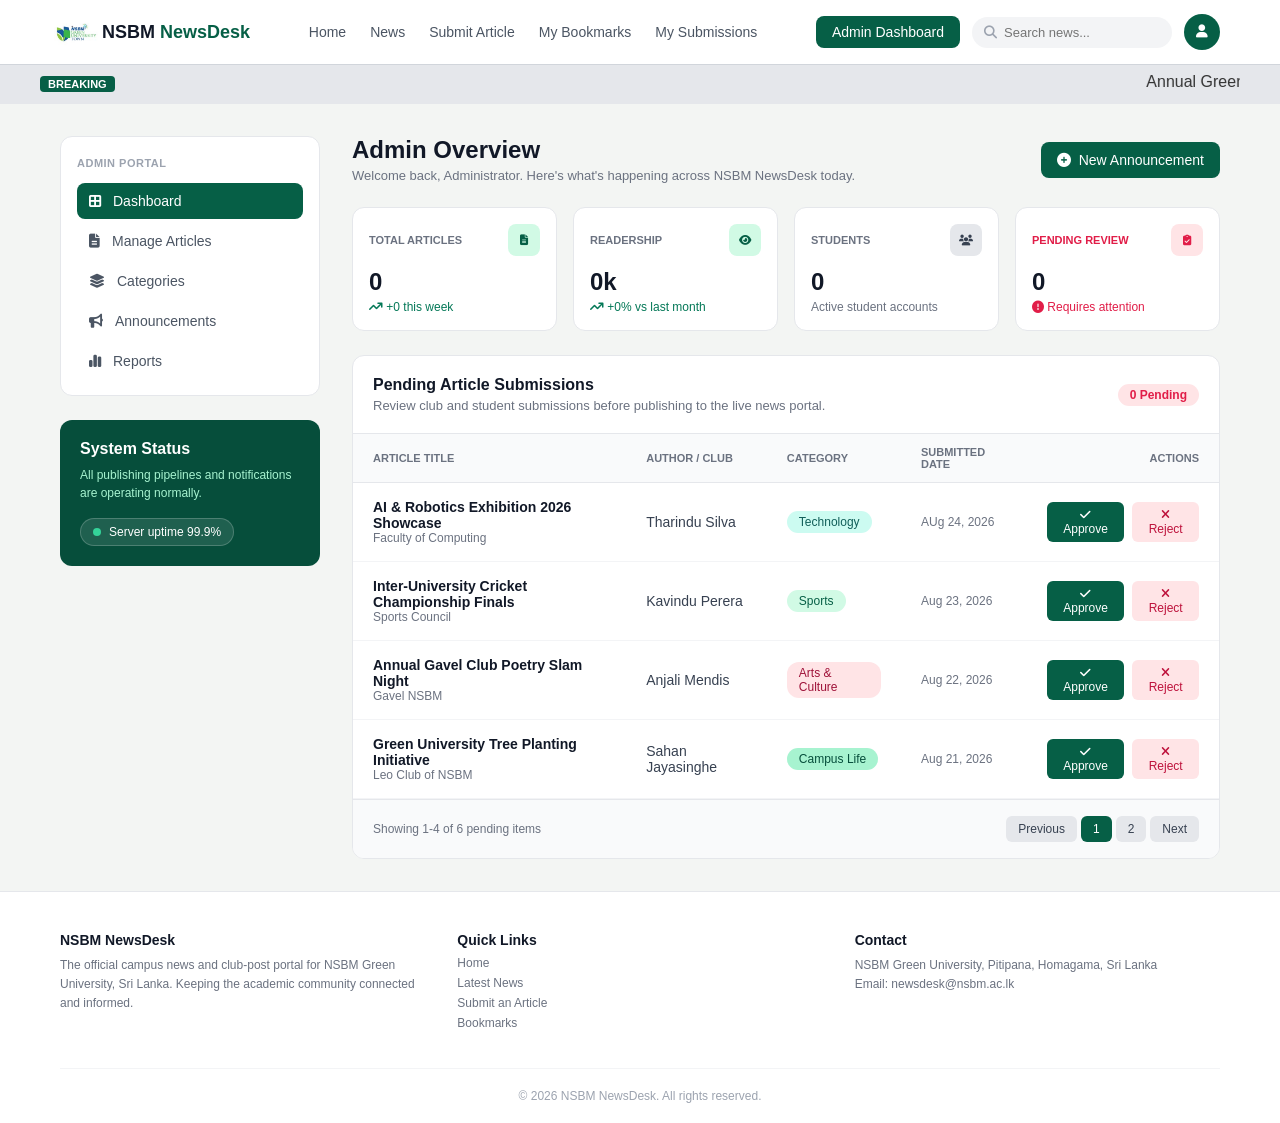
==== commit 62f3375a: "Merge eb8cc23f03a81bf692c77e40d8e0d7bf19b644b3 into 7f664e2874d6c3a65d4cb93dbe9653c7939acbe9" ====
--- a/index.html
+++ b/index.html
@@ -3,548 +3,323 @@
 <head>
   <meta charset="UTF-8">
   <meta name="viewport" content="width=device-width, initial-scale=1.0">
-  <meta name="theme-color" content="#f5f8f4">
-  <title>NSBM NewsDesk — News Archive &amp; Publications</title>
-  <link rel="preconnect" href="https://fonts.googleapis.com">
-  <link rel="preconnect" href="https://fonts.gstatic.com" crossorigin>
-  <link href="https://fonts.googleapis.com/css2?family=DM+Sans:wght@400;500;600;700&display=swap" rel="stylesheet">
-  <style>
-    :root {
-      color-scheme: light;
-      --green: #005b45;
-      --green-dark: #004d3b;
-      --ink: #202724;
-      --muted: #69736e;
-      --surface: #fff;
-      --page: #f5f8f4;
-      --line: #e8eeea;
-      font-family: "DM Sans", Arial, sans-serif;
-      color: var(--ink);
-      background: var(--page);
-    }
-
-    * { box-sizing: border-box; }
-    body { margin: 0; min-width: 320px; }
-    button, input { font: inherit; }
-    button { cursor: pointer; }
-
-    .site-header {
-      height: 52px;
-      display: flex;
-      align-items: center;
-      gap: 30px;
-      padding: 0 24px;
-      background: #fff;
-      border-bottom: 1px solid var(--line);
-    }
-
-    .brand {
-      display: flex;
-      align-items: center;
-      gap: 9px;
-      min-width: 133px;
-      color: #141a17;
-      font-size: 11px;
-      font-weight: 700;
-      text-decoration: none;
-      white-space: nowrap;
-    }
-
-    .brand-mark {
-      width: 28px;
-      height: 28px;
-      display: grid;
-      place-items: center;
-      border-radius: 50%;
-      background: #e8f2eb;
-      color: var(--green);
-      font-size: 9px;
-      font-weight: 700;
-      letter-spacing: -1px;
-    }
-
-    .nav-links {
-      display: flex;
-      align-items: center;
-      justify-content: center;
-      gap: 5px;
-      flex: 1;
-    }
-
-    .nav-links a {
-      padding: 7px 12px;
-      border-radius: 6px;
-      color: #3e4843;
-      font-size: 10px;
-      text-decoration: none;
-      white-space: nowrap;
-    }
-
-    .nav-links a.active { background: var(--green); color: #fff; }
-    .header-actions { display: flex; align-items: center; gap: 12px; }
-    .top-search {
-      width: 190px;
-      padding: 8px 11px;
-      border: 0;
-      border-radius: 20px;
-      outline: none;
-      background: #f3f6f3;
-      color: var(--ink);
-      font-size: 9px;
-    }
-
-    .top-search::placeholder { color: #8c9690; }
-    .profile {
-      width: 25px;
-      height: 25px;
-      display: grid;
-      place-items: center;
-      border: 0;
-      border-radius: 50%;
-      background: var(--green);
-      color: #fff;
-      font-size: 11px;
-    }
-
-    .breaking {
-      min-height: 29px;
-      display: flex;
-      align-items: center;
-      gap: 11px;
-      overflow: hidden;
-      padding: 0 24px;
-      background: #eef3ed;
-      color: #4d5751;
-      font-size: 9px;
-      white-space: nowrap;
-    }
-
-    .breaking strong {
-      padding: 3px 7px;
-      border-radius: 3px;
-      background: var(--green);
-      color: #fff;
-      font-size: 8px;
-      letter-spacing: .3px;
-    }
-
-    main { max-width: 1200px; min-height: 725px; margin: 0 auto; padding: 27px 24px 35px; }
-    .eyebrow { margin: 0 0 4px; color: var(--green); font-size: 9px; font-weight: 700; letter-spacing: .45px; }
-    .intro { display: flex; align-items: end; justify-content: space-between; gap: 20px; }
-    h1 { margin: 0; font-size: clamp(23px, 3vw, 30px); letter-spacing: -.8px; line-height: 1.18; }
-    .intro p { margin: 5px 0 0; color: #52605a; font-size: 11px; }
-    .result-count { margin: 0 0 2px; color: #59645e; font-size: 9px; white-space: nowrap; }
-    .result-count strong { color: #29332e; }
-
-    .toolbar {
-      display: flex;
-      align-items: center;
-      gap: 9px;
-      margin: 23px 0 36px;
-      padding: 10px;
-      border: 1px solid #edf1ee;
-      border-radius: 11px;
-      background: var(--surface);
-      box-shadow: 0 4px 14px rgb(29 56 42 / 4%);
-    }
-
-    .search-wrap { position: relative; flex: 1; min-width: 150px; }
-    .search-wrap span { position: absolute; top: 50%; left: 11px; color: #75817a; transform: translateY(-50%); }
-    .archive-search {
-      width: 100%;
-      height: 34px;
-      padding: 0 12px 0 31px;
-      border: 0;
-      border-radius: 7px;
-      outline: none;
-      background: #f3f6f3;
-      color: var(--ink);
-      font-size: 10px;
-    }
-    .archive-search::placeholder { color: #929d96; }
-    .filters { display: flex; align-items: center; gap: 5px; }
-    .filter {
-      display: inline-block;
-      padding: 8px 11px;
-      border: 0;
-      border-radius: 7px;
-      background: #f3f6f3;
-      color: #47524c;
-      font-size: 9px;
-      text-decoration: none;
-      white-space: nowrap;
-    }
-    .filter.active { background: var(--green); color: #fff; }
-
-    .news-grid { display: grid; grid-template-columns: repeat(3, minmax(0, 1fr)); gap: 18px; }
-    .news-card {
-      overflow: hidden;
-      border: 1px solid #edf1ee;
-      border-radius: 10px;
-      background: var(--surface);
-      box-shadow: 0 4px 12px rgb(32 56 42 / 5%);
-    }
-
-    .card-image { position: relative; height: 155px; overflow: hidden; background: #dce6df; }
-    .card-image img { width: 100%; height: 100%; display: block; object-fit: cover; transition: transform .25s ease; }
-    .card-image a.image-link { display: block; height: 100%; }
-    .news-card:hover .card-image img { transform: scale(1.025); }
-    .category {
-      position: absolute;
-      top: 9px;
-      left: 9px;
-      padding: 4px 8px;
-      border-radius: 12px;
-      background: #8de9bd;
-      color: #15392b;
-      font-size: 8px;
-      font-weight: 600;
-    }
-    a.category { text-decoration: none; }
-    .category.business { background: #9de8bb; }
-    .category.engineering { background: #ffd6d1; }
-    .category.clubs { background: #a4edc2; }
-    .category.sports { background: #94efc4; }
-    .category.notices { background: #ffc7c9; }
-    .bookmark {
-      position: absolute;
-      top: 8px;
-      right: 8px;
-      width: 25px;
-      height: 25px;
-      border: 0;
-      border-radius: 50%;
-      background: rgb(255 255 255 / 90%);
-      color: #294238;
-      font-size: 14px;
-      line-height: 1;
-    }
-    .bookmark.saved { color: var(--green); }
-    .card-content { padding: 11px 12px 12px; }
-    .meta { display: flex; align-items: center; gap: 7px; margin-bottom: 5px; color: #7b8680; font-size: 8px; }
-    .meta .dot { color: #a7b0aa; }
-    .card-content h2 { margin: 0 0 4px; font-size: 12px; font-weight: 600; line-height: 1.4; }
-    .card-content h2 a { color: inherit; text-decoration: none; }
-    .card-content h2 a:hover { color: var(--green); }
-    .description { min-height: 40px; margin: 0; color: #59645e; font-size: 9px; line-height: 1.5; }
-    .card-footer { display: flex; align-items: center; justify-content: space-between; margin-top: 10px; font-size: 9px; }
-    .author, .views { display: flex; align-items: center; gap: 6px; }
-    .author { font-weight: 500; }
-    .avatar {
-      width: 19px;
-      height: 19px;
-      display: grid;
-      place-items: center;
-      border-radius: 50%;
-      background: #e6eeea;
-      color: #315e4d;
-      font-size: 7px;
-      font-weight: 700;
-    }
-    .views { color: #758079; }
-    .empty-state { display: none; grid-column: 1 / -1; padding: 35px; color: var(--muted); text-align: center; font-size: 13px; }
-
-    .pagination { display: flex; justify-content: center; align-items: center; gap: 5px; margin: 24px 0 0; }
-    .pagination button {
-      min-width: 29px;
-      height: 29px;
-      border: 0;
-      border-radius: 8px;
-      background: #f0f4f0;
-      color: #4e5953;
-      font-size: 9px;
-    }
-    .pagination button.active { background: var(--green); color: #fff; }
-    .pagination .ellipsis { padding: 0 5px; color: #69736e; font-size: 10px; }
-
-    footer { background: #eef3ed; }
-    .footer-content {
-      max-width: 1200px;
-      display: grid;
-      grid-template-columns: 1.2fr 1.2fr 1.2fr;
-      gap: 40px;
-      margin: 0 auto;
-      padding: 29px 24px 24px;
-    }
-    .footer-content h2 { margin: 0 0 7px; font-size: 11px; }
-    .footer-content p, .footer-content a { color: #536059; font-size: 9px; line-height: 1.6; }
-    .footer-content p { max-width: 280px; margin: 0; }
-    .footer-links { display: grid; justify-items: start; gap: 3px; }
-    .footer-links a { text-decoration: none; }
-    .copyright { padding: 12px 20px; border-top: 1px solid #e4ebe4; color: #46514b; text-align: center; font-size: 9px; }
-
-    @media (min-width: 1100px) {
-      .site-header { padding-right: max(24px, calc((100vw - 1152px) / 2)); padding-left: max(24px, calc((100vw - 1152px) / 2)); }
-      .breaking { padding-right: max(24px, calc((100vw - 1152px) / 2)); padding-left: max(24px, calc((100vw - 1152px) / 2)); }
-    }
-    @media (max-width: 760px) {
-      .site-header { gap: 12px; padding: 0 16px; }
-      .brand { min-width: auto; }
-      .nav-links { justify-content: flex-start; overflow: auto; }
-      .nav-links a { padding: 7px 8px; }
-      .top-search { display: none; }
-      main { min-height: auto; padding: 24px 16px 35px; }
-      .toolbar { align-items: stretch; flex-direction: column; margin: 20px 0 24px; }
-      .filters { overflow-x: auto; padding-bottom: 1px; }
-      .news-grid { grid-template-columns: repeat(2, minmax(0, 1fr)); gap: 13px; }
-      .card-image { height: 145px; }
-    }
-    @media (max-width: 520px) {
-      .site-header { height: 50px; }
-      .nav-links { gap: 0; }
-      .nav-links a { font-size: 9px; }
-      .profile { flex: 0 0 25px; }
-      .breaking { padding: 0 14px; }
-      .intro { align-items: flex-start; flex-direction: column; gap: 10px; }
-      .news-grid { grid-template-columns: 1fr; }
-      .card-image { height: 190px; }
-      .description { min-height: 0; }
-      .footer-content { grid-template-columns: 1fr 1fr; gap: 22px; padding: 24px 16px; }
-      .footer-content > :first-child { grid-column: 1 / -1; }
-    }
-  </style>
+  <title>NSBM NewsDesk - Admin Portal</title>
+  
+  
+  <!-- FontAwesome Icons for simple symbols -->
+  <link rel="stylesheet" href="https://cdnjs.cloudflare.com/ajax/libs/font-awesome/6.4.0/css/all.min.css">
+  
+  <!-- External CSS Link -->
+  <link rel="stylesheet" href="style.css">
 </head>
 <body>
-  <header class="site-header">
-    <a class="brand" href="#" aria-label="NSBM NewsDesk home">
-      <span class="brand-mark" aria-hidden="true">NSBM</span>
-      <span>NSBM NewsDesk</span>
-    </a>
-    <nav class="nav-links" aria-label="Main navigation">
-      <a href="index.html">Home</a>
-      <a class="active" href="index.html">News</a>
-      <a href="news article.html">Computing</a>
-      <a href="#news-grid" data-filter="business">Business</a>
-      <a href="#news-grid" data-filter="engineering">Engineering</a>
-      <a href="#news-grid" data-filter="sports">Sports</a>
-      <a href="#news-grid" data-filter="student clubs">Clubs</a>
-    </nav>
-    <div class="header-actions">
-      <input class="top-search" type="search" aria-label="Search news" placeholder="⌕  Search news...">
-      <button class="profile" type="button" aria-label="Your profile">♙</button>
+
+ 
+
+  <!-- Top Header Navigation -->
+  <header class="navbar">
+    <div class="nav-container">
+      
+      <!-- Brand Logo -->
+      <div class="brand">
+        <div class="logo-box">
+          <img src="nsbmlogo.jpg"
+         alt="NSBM Green University Logo"
+         class="campus-logo">
+        </div>
+        <span class="brand-title">NSBM <span class="brand-highlight">NewsDesk</span></span>
+      </div>
+
+      <!-- Main Navigation Menu -->
+      <nav class="nav-links">
+        <a href="#">Home</a>
+        <a href="#">News</a>
+        <a href="#">Submit Article</a>
+        <a href="#">My Bookmarks</a>
+        <a href="#">My Submissions</a>
+      </nav>
+
+      <!-- Right Header Actions -->
+      <div class="nav-actions">
+        <a href="#" class="btn-admin">Admin Dashboard</a>
+        <div class="search-box">
+          <i class="fa-solid fa-magnifying-glass search-icon"></i>
+          <input type="text" placeholder="Search news...">
+        </div>
+        <button class="profile-btn">
+          <i class="fa-solid fa-user"></i>
+        </button>
+      </div>
+
     </div>
+
+    <!-- Breaking News Ticker Bar -->
+    <div class="ticker-bar">
+      <div class="ticker-container">
+        <span class="ticker-badge">BREAKING</span>
+        <p class="ticker-text">
+          <div class="breaking">
+    
+    <marquee>
+        Annual Green Walk 2026 announced with massive participation
+        • Faculty of Computing wins the Inter-Faculty Hackathon 2026
+        • Admissions for the new intake
+    </marquee>
+</div>
+          
   </header>
 
-  <div class="breaking">
-    <strong>BREAKING</strong>
-    <span>Annual Green Walk 2024 announced with massive participation from all faculties • Faculty of Computing wins the Inter-Faculty Hackathon 2024 • Admissions for the new intake now open</span>
+  <!-- Main Container -->
+  <div class="main-wrapper">
+    
+    <!-- Sidebar -->
+    <aside class="sidebar">
+      
+      <div class="sidebar-card">
+        <span class="sidebar-title">ADMIN PORTAL</span>
+        <nav class="sidebar-menu">
+          <a href="#" class="sidebar-link active">
+            <i class="fa-solid fa-border-all"></i> Dashboard
+          </a>
+          <a href="#" class="sidebar-link">
+            <i class="fa-solid fa-file-lines"></i> Manage Articles
+          </a>
+          <a href="#" class="sidebar-link">
+            <i class="fa-solid fa-layer-group"></i> Categories
+          </a>
+          <a href="#" class="sidebar-link">
+            <i class="fa-solid fa-bullhorn"></i> Announcements
+          </a>
+          <a href="#" class="sidebar-link">
+            <i class="fa-solid fa-chart-simple"></i> Reports
+          </a>
+        </nav>
+      </div>
+
+      <div class="status-card">
+        <h3>System Status</h3>
+        <p>All publishing pipelines and notifications are operating normally.</p>
+        <div class="status-badge">
+          <span class="status-dot"></span>
+          Server uptime 99.9%
+        </div>
+      </div>
+
+    </aside>
+
+    <!-- Main Content Area -->
+    <main class="content-area">
+      
+      <!-- Top Title and Action Button -->
+      <div class="page-header">
+        <div>
+          <h1>Admin Overview</h1>
+          <p class="subtitle">Welcome back, Administrator. Here's what's happening across NSBM NewsDesk today.</p>
+        </div>
+        <button class="btn-announcement">
+          <i class="fa-solid fa-circle-plus"></i> New Announcement
+        </button>
+      </div>
+
+      <!-- 4 Summary Stat Cards -->
+      <div class="stats-grid">
+        
+        <div class="stat-card">
+          <div class="stat-header">
+            <span>TOTAL ARTICLES</span>
+            <div class="icon-box icon-green">
+              <i class="fa-solid fa-file-lines"></i>
+            </div>
+          </div>
+          <div class="stat-number">0</div>
+          <div class="stat-trend trend-up">
+            <i class="fa-solid fa-arrow-trend-up"></i> +0 this week
+          </div>
+        </div>
+
+        <div class="stat-card">
+          <div class="stat-header">
+            <span>READERSHIP</span>
+            <div class="icon-box icon-green">
+              <i class="fa-solid fa-eye"></i>
+            </div>
+          </div>
+          <div class="stat-number">0k</div>
+          <div class="stat-trend trend-up">
+            <i class="fa-solid fa-arrow-trend-up"></i> +0% vs last month
+          </div>
+        </div>
+
+        <div class="stat-card">
+          <div class="stat-header">
+            <span>STUDENTS</span>
+            <div class="icon-box icon-gray">
+              <i class="fa-solid fa-users"></i>
+            </div>
+          </div>
+          <div class="stat-number">0</div>
+          <div class="stat-subtext">Active student accounts</div>
+        </div>
+
+        <div class="stat-card">
+          <div class="stat-header">
+            <span class="text-red">PENDING REVIEW</span>
+            <div class="icon-box icon-red">
+              <i class="fa-solid fa-clipboard-check"></i>
+            </div>
+          </div>
+          <div class="stat-number">0</div>
+          <div class="stat-trend trend-danger">
+            <i class="fa-solid fa-circle-exclamation"></i> Requires attention
+          </div>
+        </div>
+
+      </div>
+
+      <!-- Pending Submissions Table Section -->
+      <div class="table-card">
+        
+        <div class="table-header">
+          <div>
+            <h2>Pending Article Submissions</h2>
+            <p class="subtitle">Review club and student submissions before publishing to the live news portal.</p>
+          </div>
+          <span class="badge-pending">0 Pending</span>
+        </div>
+
+        <div class="table-responsive">
+          <table>
+            <thead>
+              <tr>
+                <th>ARTICLE TITLE</th>
+                <th>AUTHOR / CLUB</th>
+                <th>CATEGORY</th>
+                <th>SUBMITTED DATE</th>
+                <th class="text-right">ACTIONS</th>
+              </tr>
+            </thead>
+            <tbody>
+              
+              <tr>
+                <td>
+                  <div class="article-title">AI & Robotics Exhibition 2026 Showcase</div>
+                  <div class="article-sub">Faculty of Computing</div>
+                </td>
+                <td class="author-name">Tharindu Silva</td>
+                <td><span class="category-tag tag-teal">Technology</span></td>
+                <td class="date-cell">AUg 24, 2026</td>
+                <td class="text-right">
+                  <div class="action-buttons">
+                    <button class="btn-approve"><i class="fa-solid fa-check"></i> Approve</button>
+                    <button class="btn-reject"><i class="fa-solid fa-xmark"></i> Reject</button>
+                  </div>
+                </td>
+              </tr>
+
+              <tr>
+                <td>
+                  <div class="article-title">Inter-University Cricket Championship Finals</div>
+                  <div class="article-sub">Sports Council</div>
+                </td>
+                <td class="author-name">Kavindu Perera</td>
+                <td><span class="category-tag tag-green">Sports</span></td>
+                <td class="date-cell">Aug 23, 2026</td>
+                <td class="text-right">
+                  <div class="action-buttons">
+                    <button class="btn-approve"><i class="fa-solid fa-check"></i> Approve</button>
+                    <button class="btn-reject"><i class="fa-solid fa-xmark"></i> Reject</button>
+                  </div>
+                </td>
+              </tr>
+
+              <tr>
+                <td>
+                  <div class="article-title">Annual Gavel Club Poetry Slam Night</div>
+                  <div class="article-sub">Gavel NSBM</div>
+                </td>
+                <td class="author-name">Anjali Mendis</td>
+                <td><span class="category-tag tag-rose">Arts & Culture</span></td>
+                <td class="date-cell">Aug 22, 2026</td>
+                <td class="text-right">
+                  <div class="action-buttons">
+                    <button class="btn-approve"><i class="fa-solid fa-check"></i> Approve</button>
+                    <button class="btn-reject"><i class="fa-solid fa-xmark"></i> Reject</button>
+                  </div>
+                </td>
+              </tr>
+
+              <tr>
+                <td>
+                  <div class="article-title">Green University Tree Planting Initiative</div>
+                  <div class="article-sub">Leo Club of NSBM</div>
+                </td>
+                <td class="author-name">Sahan Jayasinghe</td>
+                <td><span class="category-tag tag-lightgreen">Campus Life</span></td>
+                <td class="date-cell">Aug 21, 2026</td>
+                <td class="text-right">
+                  <div class="action-buttons">
+                    <button class="btn-approve"><i class="fa-solid fa-check"></i> Approve</button>
+                    <button class="btn-reject"><i class="fa-solid fa-xmark"></i> Reject</button>
+                  </div>
+                </td>
+              </tr>
+
+            </tbody>
+          </table>
+        </div>
+
+        <!-- Table Pagination -->
+        <div class="pagination-bar">
+          <span>Showing 1-4 of 6 pending items</span>
+          <div class="pagination-buttons">
+            <button class="btn-page">Previous</button>
+            <button class="btn-page active">1</button>
+            <button class="btn-page">2</button>
+            <button class="btn-page">Next</button>
+          </div>
+        </div>
+
+      </div>
+
+    </main>
+
   </div>
 
-  <main>
-    <p class="eyebrow">NSBM REPOSITORY</p>
-    <section class="intro" aria-labelledby="page-title">
-      <div>
-        <h1 id="page-title">News Archive &amp; Publications</h1>
-        <p>Explore all official announcements, faculty breakthroughs, and student life highlights.</p>
-      </div>
-      <p class="result-count">Showing <strong id="shown-count">6</strong> of <strong>142</strong> articles</p>
-    </section>
-
-    <section class="toolbar" aria-label="Search and filter news">
-      <label class="search-wrap">
-        <span aria-hidden="true">⌕</span>
-        <input class="archive-search" id="archive-search" type="search" placeholder="Search by title, author, or keyword..." aria-label="Search by title, author, or keyword">
-      </label>
-      <div class="filters" role="group" aria-label="Filter by category">
-        <button class="filter active" type="button" data-filter="all">All</button>
-        <button class="filter" type="button" data-filter="computing">Computing</button>
-        <button class="filter" type="button" data-filter="business">Business</button>
-        <button class="filter" type="button" data-filter="engineering">Engineering</button>
-        <button class="filter" type="button" data-filter="student clubs">Student Clubs</button>
-        <button class="filter" type="button" data-filter="sports">Sports</button>
-        <button class="filter" type="button" data-filter="notices">Notices</button>
-      </div>
-    </section>
-
-    <section class="news-grid" id="news-grid" aria-label="News articles">
-      <article class="news-card" data-category="computing">
-        <div class="card-image">
-          <a class="image-link" href="article.html"><img src="https://images.unsplash.com/photo-1519389950473-47ba0277781c?auto=format&amp;fit=crop&amp;w=900&amp;q=85" alt="Students collaborating around computers in a campus workspace"></a>
-          <a class="category" href="article.html">Computing</a>
-          <button class="bookmark" type="button" aria-label="Bookmark article" aria-pressed="false">♧</button>
-        </div>
-        <div class="card-content">
-          <div class="meta"><span>Oct 24, 2024</span><span class="dot">•</span><span>4 min read</span></div>
-          <h2><a href="article.html">Faculty of Computing Launches Advanced AI &amp; Robotics Research Lab</a></h2>
-          <p class="description">NSBM inaugurates a new research facility equipped with next-generation GPU clusters and advanced robotics hardware.</p>
-          <div class="card-footer"><span class="author"><span class="avatar">PS</span>Prof. Silva</span><span class="views">◎ 1.4k</span></div>
-        </div>
-      </article>
-
-      <article class="news-card" data-category="business">
-        <div class="card-image">
-          <img src="https://images.unsplash.com/photo-1475721027785-f74eccf877e2?auto=format&amp;fit=crop&amp;w=900&amp;q=85" alt="Speaker presenting to a large business conference audience">
-          <span class="category business">Business</span>
-          <button class="bookmark" type="button" aria-label="Bookmark article" aria-pressed="false">♧</button>
-        </div>
-        <div class="card-content">
-          <div class="meta"><span>Oct 22, 2024</span><span class="dot">•</span><span>5 min read</span></div>
-          <h2>Global CEO Forum Welcomes Industry Titans to Pitipana Campus</h2>
-          <p class="description">Top corporate leaders shared insights on sustainable entrepreneurship and digital transformation in emerging South Asian markets.</p>
-          <div class="card-footer"><span class="author"><span class="avatar">AS</span>A. Senaratne</span><span class="views">◎ 950</span></div>
-        </div>
-      </article>
-
-      <article class="news-card" data-category="engineering">
-        <div class="card-image">
-          <img src="https://images.unsplash.com/photo-1581091226825-a6a2a5aee158?auto=format&amp;fit=crop&amp;w=900&amp;q=85" alt="Engineering students working together on a technical project">
-          <span class="category engineering">Engineering</span>
-          <button class="bookmark" type="button" aria-label="Bookmark article" aria-pressed="false">♧</button>
-        </div>
-        <div class="card-content">
-          <div class="meta"><span>Oct 19, 2024</span><span class="dot">•</span><span>3 min read</span></div>
-          <h2>Sustainable Energy Lab Unveils New Smart Grid Testing Terminal</h2>
-          <p class="description">The newly equipped lab enables electrical engineering students to simulate real-time renewable energy distribution and load balancing.</p>
-          <div class="card-footer"><span class="author"><span class="avatar">KP</span>K. Perera</span><span class="views">◎ 820</span></div>
-        </div>
-      </article>
-
-      <article class="news-card" data-category="student clubs">
-        <div class="card-image">
-          <img src="https://images.unsplash.com/photo-1475721027785-f74eccf877e2?auto=format&amp;fit=crop&amp;w=900&amp;q=85" alt="Student speaker addressing an audience at a campus event">
-          <span class="category clubs">Student Clubs</span>
-          <button class="bookmark" type="button" aria-label="Bookmark article" aria-pressed="false">♧</button>
-        </div>
-        <div class="card-content">
-          <div class="meta"><span>Oct 15, 2024</span><span class="dot">•</span><span>4 min read</span></div>
-          <h2>Gavel Club Hosts Inter-University Annual Speech Championship</h2>
-          <p class="description">Public speakers from over fifteen universities gathered at NSBM to compete in impromptu and prepared speech categories.</p>
-          <div class="card-footer"><span class="author"><span class="avatar">NM</span>N. Mendis</span><span class="views">◎ 640</span></div>
-        </div>
-      </article>
-
-      <article class="news-card" data-category="sports">
-        <div class="card-image">
-          <img src="https://images.unsplash.com/photo-1531415074968-036ba1b575da?auto=format&amp;fit=crop&amp;w=900&amp;q=85" alt="Cricket match underway on a green field">
-          <span class="category sports">Sports</span>
-          <button class="bookmark" type="button" aria-label="Bookmark article" aria-pressed="false">♧</button>
-        </div>
-        <div class="card-content">
-          <div class="meta"><span>Oct 12, 2024</span><span class="dot">•</span><span>3 min read</span></div>
-          <h2>NSBM Inter-Faculty Cricket Championship Finals Thrill Fans</h2>
-          <p class="description">The Faculty of Business clinched a thrilling last-over victory against the Faculty of Computing in front of a roaring crowd.</p>
-          <div class="card-footer"><span class="author"><span class="avatar">TF</span>T. Fernando</span><span class="views">◎ 1.5k</span></div>
-        </div>
-      </article>
-
-      <article class="news-card" data-category="notices">
-        <div class="card-image">
-          <img src="https://images.unsplash.com/photo-1523580494863-6f3031224c94?auto=format&amp;fit=crop&amp;w=900&amp;q=85" alt="Students walking through a university campus">
-          <span class="category notices">Notices</span>
-          <button class="bookmark" type="button" aria-label="Bookmark article" aria-pressed="false">♧</button>
-        </div>
-        <div class="card-content">
-          <div class="meta"><span>Oct 10, 2024</span><span class="dot">•</span><span>2 min read</span></div>
-          <h2>Semester Registration and Add/Drop Period Deadline Extended</h2>
-          <p class="description">Academic registrar announces a 48-hour extension for course module changes across all undergraduate degree programmes.</p>
-          <div class="card-footer"><span class="author"><span class="avatar">AR</span>Academic Registrar</span><span class="views">◎ 2.8k</span></div>
-        </div>
-      </article>
-      <p class="empty-state" id="empty-state">No articles match your search. Try another keyword or category.</p>
-    </section>
-
-    <nav class="pagination" aria-label="Pagination">
-      <button type="button" aria-label="Previous page">‹</button>
-      <button class="active" type="button" aria-current="page">1</button>
-      <button type="button">2</button>
-      <button type="button">3</button>
-      <span class="ellipsis">...</span>
-      <button type="button">12</button>
-      <button type="button" aria-label="Next page">›</button>
-    </nav>
-  </main>
-
-  <footer>
-    <div class="footer-content">
-      <section>
-        <h2>NSBM NewsDesk</h2>
-        <p>The official campus news and club-boost portal for NSBM Green University, Sri Lanka. Keeping the academic community connected and informed.</p>
-      </section>
-      <section>
-        <h2>Quick Links</h2>
-        <div class="footer-links">
-          <a href="#">Home</a><a href="#">Latest News</a><a href="#">Submit an Article</a><a href="#">Bookmarks</a>
-        </div>
-      </section>
-      <section>
-        <h2>Contact</h2>
-        <p>NSBM Green University, Pitipana, Homagama, Sri Lanka<br>Email: newsdesk@nsbm.ac.lk</p>
-      </section>
+  <!-- Footer -->
+  <footer class="footer">
+    <div class="footer-container">
+      <div class="footer-grid">
+        
+        <div class="footer-col">
+          <h4>NSBM NewsDesk</h4>
+          <p>The official campus news and club-post portal for NSBM Green University, Sri Lanka. Keeping the academic community connected and informed.</p>
+        </div>
+
+        <div class="footer-col">
+          <h4>Quick Links</h4>
+          <ul>
+            <li><a href="#">Home</a></li>
+            <li><a href="#">Latest News</a></li>
+            <li><a href="#">Submit an Article</a></li>
+            <li><a href="#">Bookmarks</a></li>
+          </ul>
+        </div>
+
+        <div class="footer-col">
+          <h4>Contact</h4>
+          <p>NSBM Green University, Pitipana, Homagama, Sri Lanka</p>
+          <p>Email: newsdesk@nsbm.ac.lk</p>
+        </div>
+
+      </div>
+
+      <div class="footer-bottom">
+        &copy; 2026 NSBM NewsDesk. All rights reserved.
+      </div>
     </div>
-    <div class="copyright">© 2024 NSBM NewsDesk. All rights reserved.</div>
   </footer>
 
-  <script>
-    const searchInput = document.querySelector("#archive-search");
-    const cards = [...document.querySelectorAll(".news-card")];
-    const filterButtons = [...document.querySelectorAll(".filter")];
-    const navFilterLinks = [...document.querySelectorAll(".nav-links [data-filter]")];
-    const newsNavLink = [...document.querySelectorAll(".nav-links a")].find((link) => link.textContent.trim() === "News");
-    const shownCount = document.querySelector("#shown-count");
-    const emptyState = document.querySelector("#empty-state");
-    let activeCategory = "all";
-
-    function updateArticles() {
-      const query = searchInput.value.trim().toLowerCase();
-      let visibleCount = 0;
-
-      cards.forEach((card) => {
-        const matchesCategory = activeCategory === "all" || card.dataset.category === activeCategory;
-        const matchesQuery = card.textContent.toLowerCase().includes(query);
-        const visible = matchesCategory && matchesQuery;
-        card.hidden = !visible;
-        if (visible) visibleCount += 1;
-      });
-
-      shownCount.textContent = String(visibleCount);
-      emptyState.style.display = visibleCount ? "none" : "block";
-    }
-
-    function syncNavSelection(category) {
-      navFilterLinks.forEach((link) => {
-        link.classList.toggle("active", link.dataset.filter === category);
-      });
-
-      if (newsNavLink) {
-        newsNavLink.classList.toggle("active", category === "all");
-      }
-    }
-
-    searchInput.addEventListener("input", updateArticles);
-    document.querySelector(".top-search").addEventListener("input", (event) => {
-      searchInput.value = event.target.value;
-      updateArticles();
-    });
-
-    function selectCategory(category) {
-      activeCategory = category;
-      filterButtons.forEach((button) => {
-        button.classList.toggle("active", button.dataset.filter === category);
-      });
-      syncNavSelection(category);
-      updateArticles();
-    }
-
-    filterButtons.forEach((button) => {
-      button.addEventListener("click", () => selectCategory(button.dataset.filter));
-    });
-
-    navFilterLinks.forEach((link) => {
-      link.addEventListener("click", (event) => {
-        event.preventDefault();
-        selectCategory(link.dataset.filter);
-        document.querySelector("#news-grid").scrollIntoView({ behavior: "smooth" });
-      });
-    });
-
-    document.querySelectorAll(".bookmark").forEach((button) => {
-      button.addEventListener("click", () => {
-        const saved = button.getAttribute("aria-pressed") !== "true";
-        button.setAttribute("aria-pressed", String(saved));
-        button.classList.toggle("saved", saved);
-        button.textContent = saved ? "♥" : "♧";
-      });
-    });
-  </script>
+  <!-- External JavaScript Link -->
+  <script src="script.js"></script>
 </body>
 </html>
--- a/style.css
+++ b/style.css
@@ -0,0 +1,624 @@
+/* Reset and Base Rules */
+* {
+  margin: 0;
+  padding: 0;
+  box-sizing: border-box;
+  font-family: 'Inter', sans-serif;
+}
+
+body {
+  background-color: #f3f5f3;
+  color: #333333;
+  display: flex;
+  flex-direction: column;
+  min-height: 100vh;
+  font-family: Arial,sans-serif;
+}
+
+/* Header & Navbar Styles */
+.navbar {
+  background-color: #ffffff;
+  border-bottom: 1px solid #e5e7eb;
+  position: sticky;
+  top: 0;
+  z-index: 100;
+}
+
+.nav-container {
+  max-width: 1200px;
+  margin: 0 auto;
+  padding: 0 20px;
+  height: 64px;
+  display: flex;
+  align-items: center;
+  justify-content: space-between;
+  gap: 16px;
+}
+
+.brand {
+  display: flex;
+  align-items: center;
+  gap: 12px;
+}
+
+.logo-box {
+  width: 32px;
+  height: 32px;
+  background-color: #065f46;
+  color: #ffffff;
+  font-weight: 700;
+  border-radius: 8px;
+  display: flex;
+  align-items: center;
+  justify-content: center;
+}
+
+.brand-title {
+  font-size: 18px;
+  font-weight: 700;
+  color: #111827;
+}
+
+.brand-highlight {
+  color: #065f46;
+}
+
+.nav-links {
+  display: flex;
+  gap: 24px;
+}
+
+.nav-links a {
+  text-decoration: none;
+  color: #4b5563;
+  font-size: 14px;
+  font-weight: 500;
+  transition: color 0.2s;
+}
+
+.nav-links a:hover {
+  color: #065f46;
+}
+
+.nav-actions {
+  display: flex;
+  align-items: center;
+  gap: 12px;
+}
+
+.btn-admin {
+  background-color: #065f46;
+  color: #ffffff;
+  padding: 8px 16px;
+  border-radius: 8px;
+  text-decoration: none;
+  font-size: 14px;
+  font-weight: 500;
+  transition: background-color 0.2s;
+}
+
+.btn-admin:hover {
+  background-color: #044e3a;
+}
+
+.search-box {
+  position: relative;
+  width: 200px;
+}
+
+.search-icon {
+  position: absolute;
+  left: 12px;
+  top: 50%;
+  transform: translateY(-50%);
+  color: #9ca3af;
+  font-size: 13px;
+}
+
+.search-box input {
+  width: 100%;
+  background-color: #f3f4f6;
+  border: none;
+  padding: 8px 12px 8px 32px;
+  border-radius: 20px;
+  font-size: 13px;
+  outline: none;
+}
+
+.profile-btn {
+  width: 36px;
+  height: 36px;
+  border-radius: 50%;
+  background-color: #065f46;
+  color: #ffffff;
+  border: none;
+  cursor: pointer;
+  display: flex;
+  align-items: center;
+  justify-content: center;
+}
+
+/* Breaking Ticker */
+.ticker-bar {
+  background-color: #e5e7eb;
+  border-top: 1px solid #d1d5db;
+  padding: 8px 20px;
+}
+
+.ticker-container {
+  max-width: 1200px;
+  margin: 0 auto;
+  display: flex;
+  align-items: center;
+  gap: 12px;
+}
+
+.ticker-badge {
+  background-color: #065f46;
+  color: #ffffff;
+  font-size: 11px;
+  font-weight: 700;
+  padding: 2px 8px;
+  border-radius: 4px;
+  white-space: nowrap;
+}
+
+.ticker-text {
+  font-size: 13px;
+  color: #374151;
+  white-space: nowrap;
+  overflow: hidden;
+  text-overflow: ellipsis;
+}
+
+/* Page Layout */
+.main-wrapper {
+  max-width: 1200px;
+  width: 100%;
+  margin: 0 auto;
+  padding: 32px 20px;
+  display: grid;
+  grid-template-columns: 260px 1fr;
+  gap: 32px;
+  flex: 1;
+}
+
+/* Sidebar Styling */
+.sidebar {
+  display: flex;
+  flex-direction: column;
+  gap: 24px;
+}
+
+.sidebar-card {
+  background-color: #ffffff;
+  border: 1px solid #e5e7eb;
+  border-radius: 12px;
+  padding: 16px;
+}
+
+.sidebar-title {
+  font-size: 11px;
+  font-weight: 700;
+  color: #9ca3af;
+  letter-spacing: 0.5px;
+}
+
+.sidebar-menu {
+  display: flex;
+  flex-direction: column;
+  gap: 4px;
+  margin-top: 12px;
+}
+
+.sidebar-link {
+  display: flex;
+  align-items: center;
+  gap: 12px;
+  padding: 10px 12px;
+  color: #4b5563;
+  text-decoration: none;
+  font-size: 14px;
+  font-weight: 500;
+  border-radius: 8px;
+  transition: background-color 0.2s;
+}
+
+.sidebar-link:hover {
+  background-color: #f3f4f6;
+}
+
+.sidebar-link.active {
+  background-color: #065f46;
+  color: #ffffff;
+}
+
+.status-card {
+  background-color: #064e3b;
+  color: #ffffff;
+  padding: 20px;
+  border-radius: 12px;
+}
+
+.status-card h3 {
+  font-size: 16px;
+  font-weight: 600;
+  margin-bottom: 8px;
+}
+
+.status-card p {
+  font-size: 12px;
+  color: #a7f3d0;
+  line-height: 1.5;
+  margin-bottom: 16px;
+}
+
+.status-badge {
+  display: inline-flex;
+  align-items: center;
+  gap: 8px;
+  background-color: rgba(255, 255, 255, 0.1);
+  border: 1px solid rgba(255, 255, 255, 0.2);
+  padding: 6px 12px;
+  border-radius: 20px;
+  font-size: 12px;
+  font-weight: 500;
+}
+
+.status-dot {
+  width: 8px;
+  height: 8px;
+  background-color: #34d399;
+  border-radius: 50%;
+}
+
+/* Main Content Area */
+.content-area {
+  display: flex;
+  flex-direction: column;
+  gap: 24px;
+}
+
+.page-header {
+  display: flex;
+  justify-content: space-between;
+  align-items: center;
+}
+
+.page-header h1 {
+  font-size: 24px;
+  color: #111827;
+}
+
+.subtitle {
+  font-size: 13px;
+  color: #6b7280;
+  margin-top: 4px;
+}
+
+.btn-announcement {
+  background-color: #065f46;
+  color: #ffffff;
+  border: none;
+  padding: 10px 16px;
+  border-radius: 8px;
+  font-size: 14px;
+  font-weight: 500;
+  cursor: pointer;
+  display: flex;
+  align-items: center;
+  gap: 8px;
+}
+
+.btn-announcement:hover {
+  background-color: #044e3a;
+}
+
+/* Stats Cards Section */
+.stats-grid {
+  display: grid;
+  grid-template-columns: repeat(4, 1fr);
+  gap: 16px;
+}
+
+.stat-card {
+  background-color: #ffffff;
+  border: 1px solid #e5e7eb;
+  border-radius: 12px;
+  padding: 16px;
+  display: flex;
+  flex-direction: column;
+  justify-content: space-between;
+}
+
+.stat-header {
+  display: flex;
+  justify-content: space-between;
+  align-items: center;
+  font-size: 11px;
+  font-weight: 700;
+  color: #6b7280;
+}
+
+.icon-box {
+  width: 32px;
+  height: 32px;
+  border-radius: 8px;
+  display: flex;
+  align-items: center;
+  justify-content: center;
+}
+
+.icon-green { background-color: #d1fae5; color: #065f46; }
+.icon-gray { background-color: #e5e7eb; color: #374151; }
+.icon-red { background-color: #ffe4e6; color: #e11d48; }
+
+.text-red { color: #e11d48; }
+
+.stat-number {
+  font-size: 24px;
+  font-weight: 700;
+  color: #111827;
+  margin-top: 12px;
+}
+
+.stat-trend {
+  font-size: 12px;
+  font-weight: 500;
+  margin-top: 4px;
+}
+
+.trend-up { color: #047857; }
+.trend-danger { color: #e11d48; }
+
+.stat-subtext {
+  font-size: 12px;
+  color: #6b7280;
+  margin-top: 4px;
+}
+
+/* Table Card Section */
+.table-card {
+  background-color: #ffffff;
+  border: 1px solid #e5e7eb;
+  border-radius: 12px;
+  overflow: hidden;
+}
+
+.table-header {
+  padding: 20px;
+  border-bottom: 1px solid #e5e7eb;
+  display: flex;
+  justify-content: space-between;
+  align-items: center;
+}
+
+.table-header h2 {
+  font-size: 16px;
+  color: #111827;
+}
+
+.badge-pending {
+  background-color: #ffe4e6;
+  color: #e11d48;
+  font-size: 12px;
+  font-weight: 600;
+  padding: 4px 12px;
+  border-radius: 12px;
+}
+
+.table-responsive {
+  width: 100%;
+  overflow-x: auto;
+}
+
+table {
+  width: 100%;
+  border-collapse: collapse;
+  text-align: left;
+}
+
+th {
+  background-color: #f9fafb;
+  padding: 12px 20px;
+  font-size: 11px;
+  font-weight: 600;
+  color: #6b7280;
+  border-bottom: 1px solid #e5e7eb;
+}
+
+td {
+  padding: 16px 20px;
+  border-bottom: 1px solid #f3f4f6;
+  font-size: 14px;
+}
+
+.article-title {
+  font-weight: 600;
+  color: #111827;
+}
+
+.article-sub {
+  font-size: 12px;
+  color: #6b7280;
+}
+
+.author-name {
+  color: #374151;
+  font-weight: 500;
+}
+
+.category-tag {
+  display: inline-block;
+  font-size: 12px;
+  font-weight: 500;
+  padding: 4px 12px;
+  border-radius: 12px;
+}
+
+.tag-teal { background-color: #ccfbf1; color: #115e59; }
+.tag-green { background-color: #d1fae5; color: #065f46; }
+.tag-rose { background-color: #ffe4e6; color: #9f1239; }
+.tag-lightgreen { background-color: #a7f3d0; color: #064e3b; }
+
+.date-cell {
+  font-size: 12px;
+  color: #6b7280;
+}
+
+.text-right { text-align: right; }
+
+.action-buttons {
+  display: flex;
+  justify-content: flex-end;
+  gap: 8px;
+}
+
+.btn-approve {
+  background-color: #065f46;
+  color: #ffffff;
+  border: none;
+  padding: 6px 12px;
+  border-radius: 6px;
+  font-size: 12px;
+  font-weight: 500;
+  cursor: pointer;
+}
+
+.btn-reject {
+  background-color: #ffe4e6;
+  color: #be123c;
+  border: none;
+  padding: 6px 12px;
+  border-radius: 6px;
+  font-size: 12px;
+  font-weight: 500;
+  cursor: pointer;
+}
+
+.btn-approve:hover { background-color: #044e3a; }
+.btn-reject:hover { background-color: #fecdd3; }
+
+/* Pagination Bar */
+.pagination-bar {
+  padding: 16px 20px;
+  background-color: #f9fafb;
+  border-top: 1px solid #e5e7eb;
+  display: flex;
+  justify-content: space-between;
+  align-items: center;
+  font-size: 12px;
+  color: #6b7280;
+}
+
+.pagination-buttons {
+  display: flex;
+  gap: 4px;
+}
+
+.btn-page {
+  background-color: #e5e7eb;
+  border: none;
+  padding: 6px 12px;
+  border-radius: 6px;
+  font-size: 12px;
+  color: #374151;
+  cursor: pointer;
+}
+
+.btn-page.active {
+  background-color: #065f46;
+  color: #ffffff;
+}
+
+/* Footer Section */
+.footer {
+  background-color: #ffffff;
+  border-top: 1px solid #e5e7eb;
+  margin-top: auto;
+  padding: 40px 0 20px 0;
+  font-size: 12px;
+  color: #6b7280;
+}
+
+.footer-container {
+  max-width: 1200px;
+  margin: 0 auto;
+  padding: 0 20px;
+}
+
+.footer-grid {
+  display: grid;
+  grid-template-columns: repeat(3, 1fr);
+  gap: 32px;
+}
+
+.footer-col h4 {
+  font-size: 14px;
+  color: #111827;
+  margin-bottom: 8px;
+}
+
+.footer-col p {
+  line-height: 1.6;
+}
+
+.footer-col ul {
+  list-style: none;
+}
+
+.footer-col ul li {
+  margin-bottom: 6px;
+}
+
+.footer-col a {
+  text-decoration: none;
+  color: #6b7280;
+}
+
+.footer-col a:hover {
+  color: #065f46;
+}
+
+.footer-bottom {
+  border-top: 1px solid #f3f4f6;
+  margin-top: 32px;
+  padding-top: 20px;
+  text-align: center;
+  color: #9ca3af;
+}
+
+/* Responsive adjustments for smaller screens */
+@media (max-width: 900px) {
+  .main-wrapper {
+    grid-template-columns: 1fr;
+  }
+  .stats-grid {
+    grid-template-columns: repeat(2, 1fr);
+  }
+  .nav-links {
+    display: none;
+  }
+}
+
+@media (max-width: 600px) {
+  .stats-grid, .footer-grid {
+    grid-template-columns: 1fr;
+  }
+}
+
+.brand {
+    display: flex;
+    align-items: center;
+    gap: 10px;
+    text-decoration: none;
+    color: #27312e;
+    font-size: 15px;
+    font-weight: bold;
+}
+
+.campus-logo {
+    width: 45px;
+    height: 45px;
+    object-fit: contain;
+}
